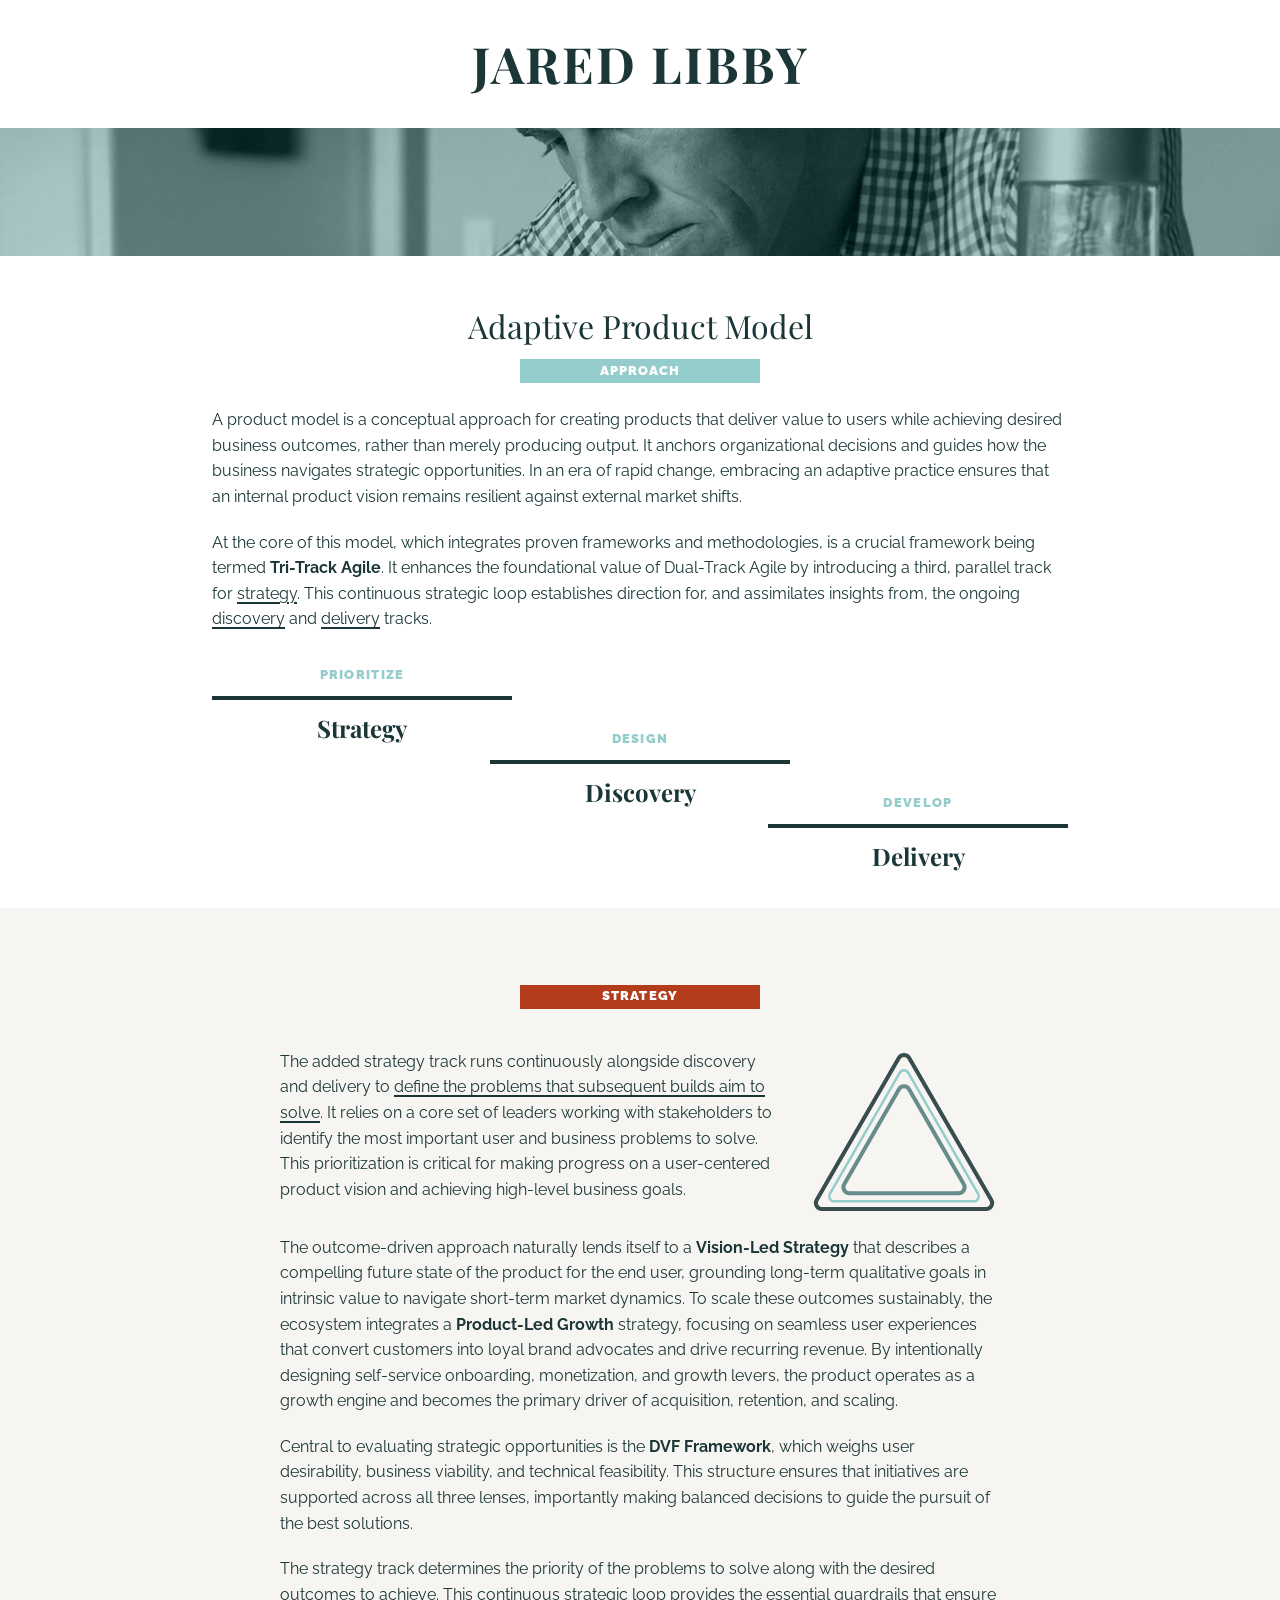
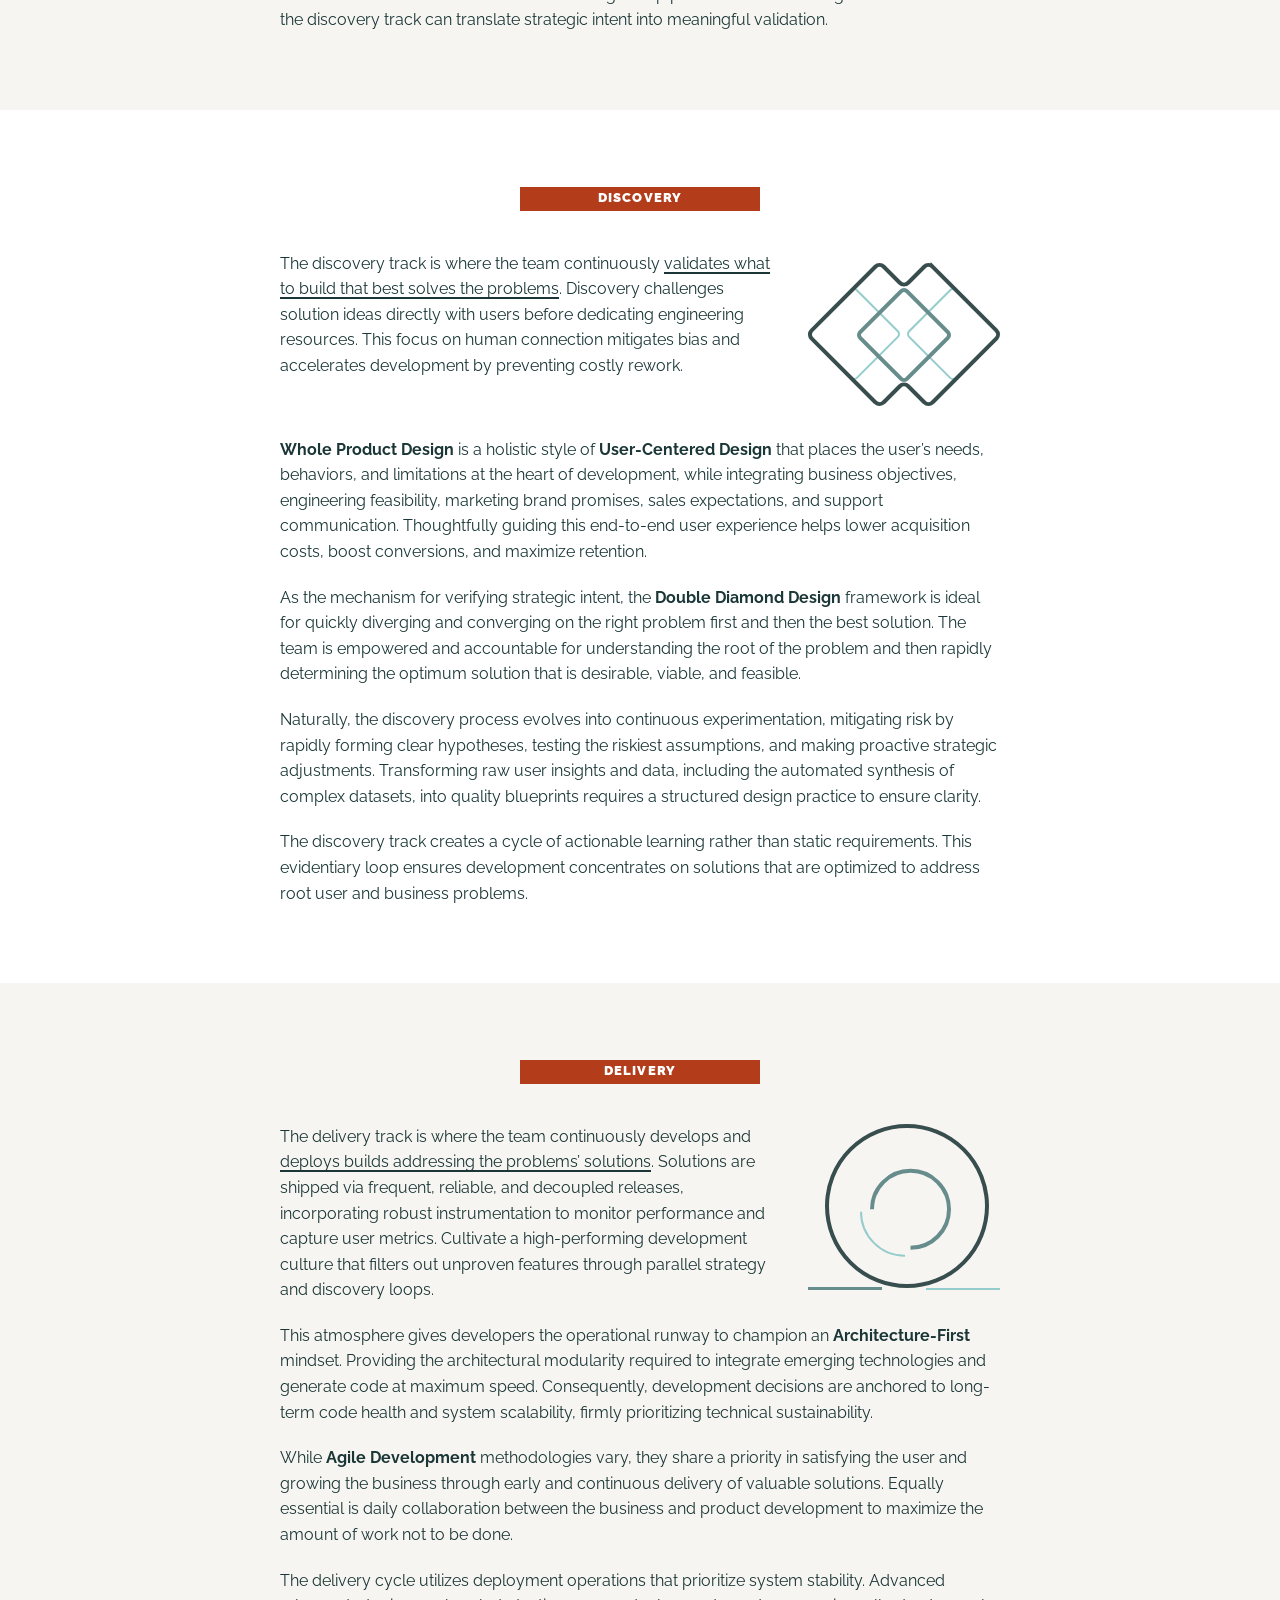
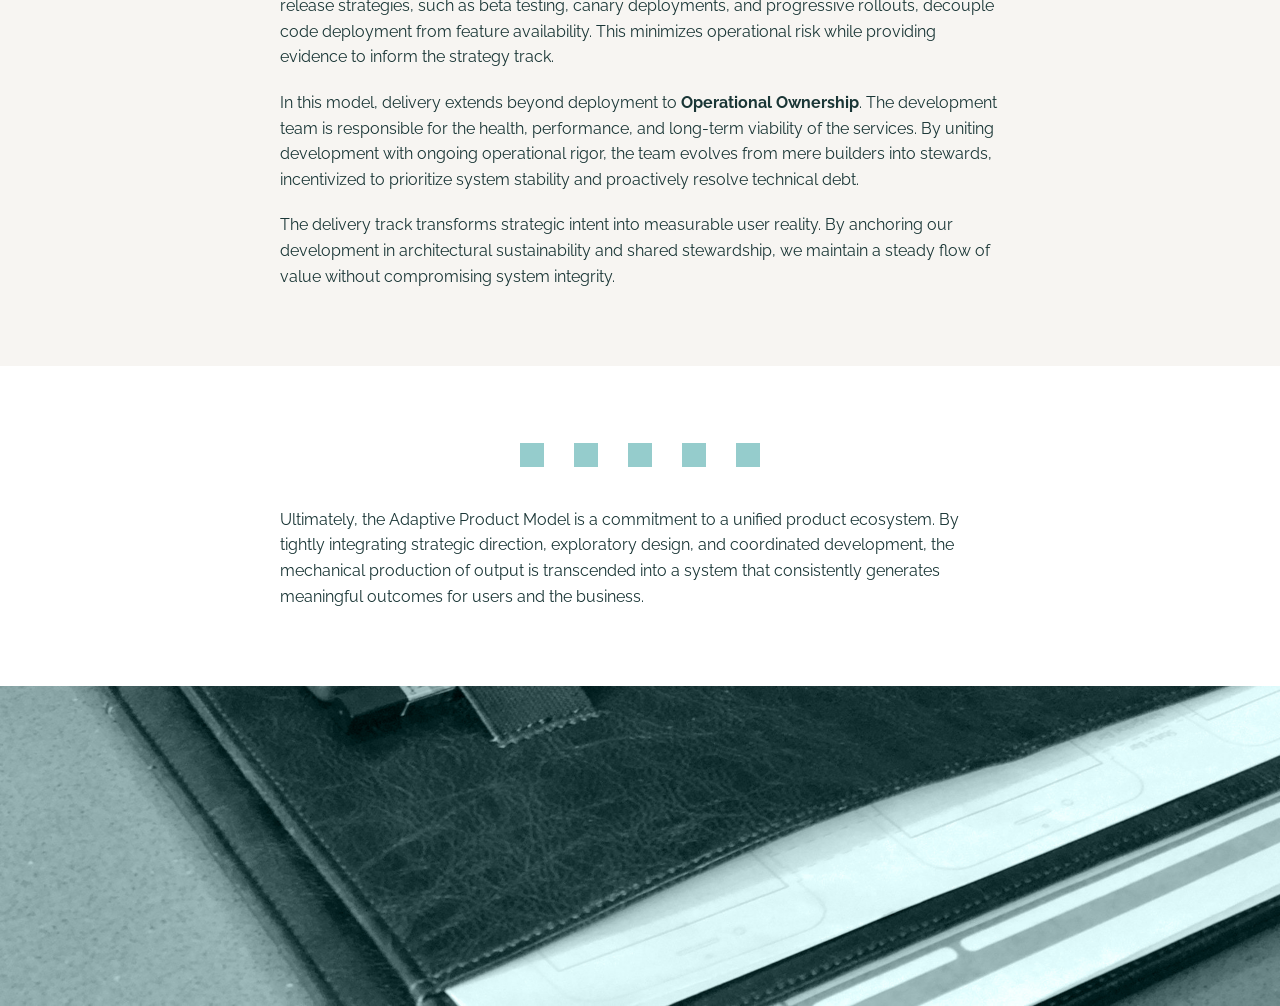
==== adaptiveproductmodel/index.html @ 61c84a20 "Clean push" ====
<!doctype html>
<html lang="en">
  <head>
    <meta charset="UTF-8" />
    <meta name="viewport" content="width=device-width, initial-scale=1.0" />
    <title>Adaptive Product Model - Jared Libby</title>
    <meta name="description" content="A clean, lightweight, semantic refactor of the Adaptive Product Model article by Jared Libby, powered by modern CSS Grid and Flexbox with zero div bloat." />
    <meta property="og:title" content="Adaptive Product Model - Jared Libby" />
    <meta property="og:description" content="A clean, lightweight, semantic refactor of the Adaptive Product Model article by Jared Libby, powered by modern CSS Grid and Flexbox with zero div bloat." />
    <meta property="og:type" content="website" />
    <meta name="twitter:card" content="summary_large_image" />
    <link rel="preconnect" href="https://fonts.googleapis.com" />
    <link rel="preconnect" href="https://fonts.gstatic.com" crossorigin />
    <link href="https://fonts.googleapis.com/css2?family=Playfair+Display:ital,wght@0,400;0,600;0,700;1,400&family=Raleway:ital,wght@0,400;0,500;0,600;0,700;0,900;1,400&display=swap" rel="stylesheet" />
    <script type="module" crossorigin src="./assets/index--k5zFQ8i.js"></script>
    <link rel="stylesheet" crossorigin href="./assets/index-wPxrwpF9.css">
  </head>
  <body>
    <div id="root"></div>
  </body>
</html>
---- adaptiveproductmodel/assets/index-wPxrwpF9.css ----
/*! tailwindcss v4.3.3 | MIT License | https://tailwindcss.com */
@layer properties{@supports (((-webkit-hyphens:none)) and (not (margin-trim:inline))) or ((-moz-orient:inline) and (not (color:rgb(from red r g b)))){*,:before,:after,::backdrop{--tw-rotate-x:initial;--tw-rotate-y:initial;--tw-rotate-z:initial;--tw-skew-x:initial;--tw-skew-y:initial;--tw-space-y-reverse:0;--tw-border-style:solid;--tw-leading:initial;--tw-font-weight:initial;--tw-tracking:initial;--tw-shadow:0 0 #0000;--tw-shadow-color:initial;--tw-shadow-alpha:100%;--tw-inset-shadow:0 0 #0000;--tw-inset-shadow-color:initial;--tw-inset-shadow-alpha:100%;--tw-ring-color:initial;--tw-ring-shadow:0 0 #0000;--tw-inset-ring-color:initial;--tw-inset-ring-shadow:0 0 #0000;--tw-ring-inset:initial;--tw-ring-offset-width:0px;--tw-ring-offset-color:#fff;--tw-ring-offset-shadow:0 0 #0000;--tw-outline-style:solid}}}@layer theme{:root,:host{--font-sans:-apple-system, BlinkMacSystemFont, "Segoe UI", Roboto, "Helvetica Neue", "Noto Sans", Arial, sans-serif, "Apple Color Emoji", "Segoe UI Emoji", "Segoe UI Symbol", "Noto Color Emoji";--font-serif:ui-serif, Georgia, Cambria, "Times New Roman", Times, serif;--font-mono:ui-monospace, SFMono-Regular, Menlo, Monaco, Consolas, "Liberation Mono", "Courier New", monospace;--color-amber-500:oklch(76.9% .188 70.08);--color-emerald-300:oklch(84.5% .143 164.978);--color-emerald-400:oklch(76.5% .177 163.223);--color-emerald-900:oklch(37.8% .077 168.94);--color-rose-300:oklch(81% .117 11.638);--color-rose-500:oklch(64.5% .246 16.439);--color-rose-600:oklch(58.6% .253 17.585);--color-rose-950:oklch(27.1% .105 12.094);--color-slate-100:oklch(96.8% .007 247.896);--color-slate-300:oklch(86.9% .022 252.894);--color-slate-400:oklch(70.4% .04 256.788);--color-slate-500:oklch(55.4% .046 257.417);--color-slate-700:oklch(37.2% .044 257.287);--color-slate-800:oklch(27.9% .041 260.031);--color-slate-900:oklch(20.8% .042 265.755);--color-slate-950:oklch(12.9% .042 264.695);--color-black:#000;--color-white:#fff;--spacing:.25rem;--container-2xl:42rem;--container-5xl:64rem;--container-6xl:72rem;--text-xs:.75rem;--text-xs--line-height:calc(1 / .75);--text-sm:.875rem;--text-sm--line-height:calc(1.25 / .875);--text-base:1rem;--text-base--line-height:calc(1.5 / 1);--text-lg:1.125rem;--text-lg--line-height:calc(1.75 / 1.125);--text-3xl:1.875rem;--text-3xl--line-height:calc(2.25 / 1.875);--font-weight-medium:500;--font-weight-semibold:600;--font-weight-bold:700;--tracking-wide:.025em;--tracking-wider:.05em;--leading-relaxed:1.625;--radius-md:.375rem;--radius-lg:.5rem;--radius-xl:.75rem;--default-transition-duration:.15s;--default-transition-timing-function:cubic-bezier(.4, 0, .2, 1);--default-font-family:var(--font-sans);--default-mono-font-family:var(--font-mono)}}@layer base{*,:after,:before,::backdrop{box-sizing:border-box;border:0 solid;margin:0;padding:0}::file-selector-button{box-sizing:border-box;border:0 solid;margin:0;padding:0}html,:host{-webkit-text-size-adjust:100%;tab-size:4;line-height:1.5;font-family:var(--default-font-family,-apple-system, BlinkMacSystemFont, "Segoe UI", Roboto, "Helvetica Neue", "Noto Sans", Arial, sans-serif, "Apple Color Emoji", "Segoe UI Emoji", "Segoe UI Symbol", "Noto Color Emoji");font-feature-settings:var(--default-font-feature-settings,normal);font-variation-settings:var(--default-font-variation-settings,normal);-webkit-tap-highlight-color:transparent}hr{height:0;color:inherit;border-top-width:1px}abbr:where([title]){-webkit-text-decoration:underline dotted;text-decoration:underline dotted}h1,h2,h3,h4,h5,h6{font-size:inherit;font-weight:inherit}a{color:inherit;-webkit-text-decoration:inherit;-webkit-text-decoration:inherit;-webkit-text-decoration:inherit;-webkit-text-decoration:inherit;text-decoration:inherit}b,strong{font-weight:bolder}code,kbd,samp,pre{font-family:var(--default-mono-font-family,ui-monospace, SFMono-Regular, Menlo, Monaco, Consolas, "Liberation Mono", "Courier New", monospace);font-feature-settings:var(--default-mono-font-feature-settings,normal);font-variation-settings:var(--default-mono-font-variation-settings,normal);font-size:1em}small{font-size:80%}sub,sup{vertical-align:baseline;font-size:75%;line-height:0;position:relative}sub{bottom:-.25em}sup{top:-.5em}table{text-indent:0;border-color:inherit;border-collapse:collapse}:-moz-focusring:where(:not(iframe)){outline:auto}progress{vertical-align:baseline}summary{display:list-item}ol,ul,menu{list-style:none}img,svg,video,canvas,audio,iframe,embed,object{vertical-align:middle;display:block}img,video{max-width:100%;height:auto}button,input,select,optgroup,textarea{font:inherit;font-feature-settings:inherit;font-variation-settings:inherit;letter-spacing:inherit;color:inherit;opacity:1;background-color:#0000;border-radius:0}::file-selector-button{font:inherit;font-feature-settings:inherit;font-variation-settings:inherit;letter-spacing:inherit;color:inherit;opacity:1;background-color:#0000;border-radius:0}:where(select:is([multiple],[size])) optgroup{font-weight:bolder}:where(select:is([multiple],[size])) optgroup option{padding-inline-start:20px}::file-selector-button{margin-inline-end:4px}::placeholder{opacity:1}@supports (not ((-webkit-appearance:-apple-pay-button))) or (contain-intrinsic-size:1px){::placeholder{color:currentColor}@supports (color:color-mix(in lab, red, red)){::placeholder{color:color-mix(in oklab, currentcolor 50%, transparent)}}}textarea{resize:vertical}::-webkit-search-decoration{-webkit-appearance:none}::-webkit-date-and-time-value{min-height:1lh;text-align:inherit}::-webkit-datetime-edit{display:inline-flex}::-webkit-datetime-edit-fields-wrapper{padding:0}::-webkit-datetime-edit{padding-block:0}::-webkit-datetime-edit-year-field{padding-block:0}::-webkit-datetime-edit-month-field{padding-block:0}::-webkit-datetime-edit-day-field{padding-block:0}::-webkit-datetime-edit-hour-field{padding-block:0}::-webkit-datetime-edit-minute-field{padding-block:0}::-webkit-datetime-edit-second-field{padding-block:0}::-webkit-datetime-edit-millisecond-field{padding-block:0}::-webkit-datetime-edit-meridiem-field{padding-block:0}::-webkit-calendar-picker-indicator{line-height:1}:-moz-ui-invalid{box-shadow:none}button,input:where([type=button],[type=reset],[type=submit]){appearance:button}::file-selector-button{appearance:button}::-webkit-inner-spin-button{height:auto}::-webkit-outer-spin-button{height:auto}[hidden]:where(:not([hidden=until-found])){display:none!important}}@layer components;@layer utilities{.pointer-events-none{pointer-events:none}.absolute{position:absolute}.relative{position:relative}.static{position:static}.sticky{position:sticky}.inset-0{inset:0}.top-0{top:0}.top-2{top:calc(var(--spacing) * 2)}.top-8{top:calc(var(--spacing) * 8)}.right-0{right:0}.right-1{right:var(--spacing)}.right-\[68px\]{right:68px}.bottom-0{bottom:0}.left-0{left:0}.left-1{left:var(--spacing)}.left-\[68px\]{left:68px}.z-40{z-index:40}.z-50{z-index:50}.container{width:100%}@media (width>=40rem){.container{max-width:40rem}}@media (width>=48rem){.container{max-width:48rem}}@media (width>=64rem){.container{max-width:64rem}}@media (width>=80rem){.container{max-width:80rem}}@media (width>=96rem){.container{max-width:96rem}}.mx-auto{margin-inline:auto}.mt-1{margin-top:var(--spacing)}.mt-2{margin-top:calc(var(--spacing) * 2)}.mb-4{margin-bottom:calc(var(--spacing) * 4)}.flex{display:flex}.grid{display:grid}.hidden{display:none}.inline{display:inline}.h-1\.5{height:calc(var(--spacing) * 1.5)}.h-2\.5{height:calc(var(--spacing) * 2.5)}.h-3\.5{height:calc(var(--spacing) * 3.5)}.h-4{height:calc(var(--spacing) * 4)}.h-full{height:100%}.min-h-screen{min-height:100vh}.w-1\.5{width:calc(var(--spacing) * 1.5)}.w-2\.5{width:calc(var(--spacing) * 2.5)}.w-3\.5{width:calc(var(--spacing) * 3.5)}.w-4{width:calc(var(--spacing) * 4)}.w-\[2px\]{width:2px}.w-full{width:100%}.max-w-2xl{max-width:var(--container-2xl)}.max-w-5xl{max-width:var(--container-5xl)}.max-w-6xl{max-width:var(--container-6xl)}.max-w-\[856px\]{max-width:856px}.flex-1{flex:1}.flex-shrink,.shrink{flex-shrink:1}.transform{transform:var(--tw-rotate-x,) var(--tw-rotate-y,) var(--tw-rotate-z,) var(--tw-skew-x,) var(--tw-skew-y,)}.grid-cols-1{grid-template-columns:repeat(1,minmax(0,1fr))}.flex-col{flex-direction:column}.flex-wrap{flex-wrap:wrap}.items-center{align-items:center}.justify-between{justify-content:space-between}.justify-center{justify-content:center}.gap-1{gap:var(--spacing)}.gap-1\.5{gap:calc(var(--spacing) * 1.5)}.gap-2{gap:calc(var(--spacing) * 2)}.gap-3{gap:calc(var(--spacing) * 3)}.gap-4{gap:calc(var(--spacing) * 4)}:where(.space-y-1>:not(:last-child)){--tw-space-y-reverse:0;margin-block-start:calc(var(--spacing) * var(--tw-space-y-reverse));margin-block-end:calc(var(--spacing) * calc(1 - var(--tw-space-y-reverse)))}:where(.space-y-2>:not(:last-child)){--tw-space-y-reverse:0;margin-block-start:calc(calc(var(--spacing) * 2) * var(--tw-space-y-reverse));margin-block-end:calc(calc(var(--spacing) * 2) * calc(1 - var(--tw-space-y-reverse)))}:where(.space-y-3>:not(:last-child)){--tw-space-y-reverse:0;margin-block-start:calc(calc(var(--spacing) * 3) * var(--tw-space-y-reverse));margin-block-end:calc(calc(var(--spacing) * 3) * calc(1 - var(--tw-space-y-reverse)))}:where(.space-y-4>:not(:last-child)){--tw-space-y-reverse:0;margin-block-start:calc(calc(var(--spacing) * 4) * var(--tw-space-y-reverse));margin-block-end:calc(calc(var(--spacing) * 4) * calc(1 - var(--tw-space-y-reverse)))}:where(.space-y-6>:not(:last-child)){--tw-space-y-reverse:0;margin-block-start:calc(calc(var(--spacing) * 6) * var(--tw-space-y-reverse));margin-block-end:calc(calc(var(--spacing) * 6) * calc(1 - var(--tw-space-y-reverse)))}:where(.space-y-8>:not(:last-child)){--tw-space-y-reverse:0;margin-block-start:calc(calc(var(--spacing) * 8) * var(--tw-space-y-reverse));margin-block-end:calc(calc(var(--spacing) * 8) * calc(1 - var(--tw-space-y-reverse)))}.overflow-hidden{overflow:hidden}.overflow-x-auto{overflow-x:auto}.rounded{border-radius:.25rem}.rounded-full{border-radius:2147483647px}.rounded-lg{border-radius:var(--radius-lg)}.rounded-md{border-radius:var(--radius-md)}.rounded-xl{border-radius:var(--radius-xl)}.border{border-style:var(--tw-border-style);border-width:1px}.border-b{border-bottom-style:var(--tw-border-style);border-bottom-width:1px}.border-\[\#384D4D\]{border-color:#384d4d}.border-rose-500{border-color:var(--color-rose-500)}.border-slate-700{border-color:var(--color-slate-700)}.border-slate-800{border-color:var(--color-slate-800)}.border-white\/10{border-color:#ffffff1a}@supports (color:color-mix(in lab, red, red)){.border-white\/10{border-color:color-mix(in oklab, var(--color-white) 10%, transparent)}}.bg-\[\#1A3636\]{background-color:#1a3636}.bg-\[\#95CCCC\]{background-color:#95cccc}.bg-\[\#384D4D\]{background-color:#384d4d}.bg-amber-500{background-color:var(--color-amber-500)}.bg-black\/30{background-color:#0000004d}@supports (color:color-mix(in lab, red, red)){.bg-black\/30{background-color:color-mix(in oklab, var(--color-black) 30%, transparent)}}.bg-black\/40{background-color:#0006}@supports (color:color-mix(in lab, red, red)){.bg-black\/40{background-color:color-mix(in oklab, var(--color-black) 40%, transparent)}}.bg-emerald-400{background-color:var(--color-emerald-400)}.bg-rose-500{background-color:var(--color-rose-500)}.bg-rose-600{background-color:var(--color-rose-600)}.bg-rose-950\/80{background-color:#4d0218cc}@supports (color:color-mix(in lab, red, red)){.bg-rose-950\/80{background-color:color-mix(in oklab, var(--color-rose-950) 80%, transparent)}}.bg-slate-800\/60{background-color:#1d293d99}@supports (color:color-mix(in lab, red, red)){.bg-slate-800\/60{background-color:color-mix(in oklab, var(--color-slate-800) 60%, transparent)}}.bg-slate-800\/80{background-color:#1d293dcc}@supports (color:color-mix(in lab, red, red)){.bg-slate-800\/80{background-color:color-mix(in oklab, var(--color-slate-800) 80%, transparent)}}.bg-slate-900{background-color:var(--color-slate-900)}.bg-slate-900\/60{background-color:#0f172b99}@supports (color:color-mix(in lab, red, red)){.bg-slate-900\/60{background-color:color-mix(in oklab, var(--color-slate-900) 60%, transparent)}}.bg-slate-950{background-color:var(--color-slate-950)}.bg-white{background-color:var(--color-white)}.bg-white\/10{background-color:#ffffff1a}@supports (color:color-mix(in lab, red, red)){.bg-white\/10{background-color:color-mix(in oklab, var(--color-white) 10%, transparent)}}.p-0\.5{padding:calc(var(--spacing) * .5)}.p-2\.5{padding:calc(var(--spacing) * 2.5)}.p-4{padding:calc(var(--spacing) * 4)}.p-5{padding:calc(var(--spacing) * 5)}.p-6{padding:calc(var(--spacing) * 6)}.px-1{padding-inline:var(--spacing)}.px-2{padding-inline:calc(var(--spacing) * 2)}.px-2\.5{padding-inline:calc(var(--spacing) * 2.5)}.px-3{padding-inline:calc(var(--spacing) * 3)}.px-4{padding-inline:calc(var(--spacing) * 4)}.py-0\.5{padding-block:calc(var(--spacing) * .5)}.py-1{padding-block:var(--spacing)}.py-1\.5{padding-block:calc(var(--spacing) * 1.5)}.py-2\.5{padding-block:calc(var(--spacing) * 2.5)}.pb-3{padding-bottom:calc(var(--spacing) * 3)}.font-mono{font-family:var(--font-mono)}.font-sans{font-family:var(--font-sans)}.font-serif{font-family:var(--font-serif)}.text-3xl{font-size:var(--text-3xl);line-height:var(--tw-leading,var(--text-3xl--line-height))}.text-base{font-size:var(--text-base);line-height:var(--tw-leading,var(--text-base--line-height))}.text-lg{font-size:var(--text-lg);line-height:var(--tw-leading,var(--text-lg--line-height))}.text-sm{font-size:var(--text-sm);line-height:var(--tw-leading,var(--text-sm--line-height))}.text-xs{font-size:var(--text-xs);line-height:var(--tw-leading,var(--text-xs--line-height))}.text-\[10px\]{font-size:10px}.leading-relaxed{--tw-leading:var(--leading-relaxed);line-height:var(--leading-relaxed)}.font-bold{--tw-font-weight:var(--font-weight-bold);font-weight:var(--font-weight-bold)}.font-medium{--tw-font-weight:var(--font-weight-medium);font-weight:var(--font-weight-medium)}.font-semibold{--tw-font-weight:var(--font-weight-semibold);font-weight:var(--font-weight-semibold)}.tracking-wide{--tw-tracking:var(--tracking-wide);letter-spacing:var(--tracking-wide)}.tracking-wider{--tw-tracking:var(--tracking-wider);letter-spacing:var(--tracking-wider)}.text-\[\#1A3636\]{color:#1a3636}.text-\[\#95CCCC\]{color:#95cccc}.text-emerald-300\/90{color:#5ee9b5e6}@supports (color:color-mix(in lab, red, red)){.text-emerald-300\/90{color:color-mix(in oklab, var(--color-emerald-300) 90%, transparent)}}.text-emerald-400{color:var(--color-emerald-400)}.text-emerald-900{color:var(--color-emerald-900)}.text-rose-300{color:var(--color-rose-300)}.text-slate-100{color:var(--color-slate-100)}.text-slate-300{color:var(--color-slate-300)}.text-slate-400{color:var(--color-slate-400)}.text-slate-500{color:var(--color-slate-500)}.text-white{color:var(--color-white)}.uppercase{text-transform:uppercase}.opacity-90{opacity:.9}.shadow{--tw-shadow:0 1px 3px 0 var(--tw-shadow-color,#0000001a), 0 1px 2px -1px var(--tw-shadow-color,#0000001a);box-shadow:var(--tw-inset-shadow), var(--tw-inset-ring-shadow), var(--tw-ring-offset-shadow), var(--tw-ring-shadow), var(--tw-shadow)}.shadow-\[0_0_6px_rgba\(225\,29\,72\,0\.8\)\]{--tw-shadow:0 0 6px var(--tw-shadow-color,#e11d48cc);box-shadow:var(--tw-inset-shadow), var(--tw-inset-ring-shadow), var(--tw-ring-offset-shadow), var(--tw-ring-shadow), var(--tw-shadow)}.shadow-\[0_0_6px_rgba\(245\,158\,11\,0\.8\)\]{--tw-shadow:0 0 6px var(--tw-shadow-color,#f59e0bcc);box-shadow:var(--tw-inset-shadow), var(--tw-inset-ring-shadow), var(--tw-ring-offset-shadow), var(--tw-ring-shadow), var(--tw-shadow)}.shadow-inner{--tw-shadow:inset 0 2px 4px 0 var(--tw-shadow-color,#0000000d);box-shadow:var(--tw-inset-shadow), var(--tw-inset-ring-shadow), var(--tw-ring-offset-shadow), var(--tw-ring-shadow), var(--tw-shadow)}.shadow-md{--tw-shadow:0 4px 6px -1px var(--tw-shadow-color,#0000001a), 0 2px 4px -2px var(--tw-shadow-color,#0000001a);box-shadow:var(--tw-inset-shadow), var(--tw-inset-ring-shadow), var(--tw-ring-offset-shadow), var(--tw-ring-shadow), var(--tw-shadow)}.shadow-sm{--tw-shadow:0 1px 3px 0 var(--tw-shadow-color,#0000001a), 0 1px 2px -1px var(--tw-shadow-color,#0000001a);box-shadow:var(--tw-inset-shadow), var(--tw-inset-ring-shadow), var(--tw-ring-offset-shadow), var(--tw-ring-shadow), var(--tw-shadow)}.outline{outline-style:var(--tw-outline-style);outline-width:1px}.transition-all{transition-property:all;transition-timing-function:var(--tw-ease,var(--default-transition-timing-function));transition-duration:var(--tw-duration,var(--default-transition-duration))}.transition-colors{transition-property:color,background-color,border-color,outline-color,text-decoration-color,fill,stroke,--tw-gradient-from,--tw-gradient-via,--tw-gradient-to;transition-timing-function:var(--tw-ease,var(--default-transition-timing-function));transition-duration:var(--tw-duration,var(--default-transition-duration))}@media (hover:hover){.hover\:bg-\[\#678C8C\]:hover{background-color:#678c8c}.hover\:text-white:hover{color:var(--color-white)}}@media (width>=48rem){.md\:grid-cols-4{grid-template-columns:repeat(4,minmax(0,1fr))}.md\:p-6{padding:calc(var(--spacing) * 6)}.md\:p-10{padding:calc(var(--spacing) * 10)}}}:root{--c-primary:#1a3636;--c-slate-teal:#384d4d;--c-muted-sage:#678c8c;--c-soft-aqua:#95cccc;--c-rust-red:#b33c1b;--c-white:#fff;--c-bg-warm:#f7f5f2;--font-serif:"Playfair Display", Georgia, "Times New Roman", serif;--font-sans:"Raleway", -apple-system, BlinkMacSystemFont, "Segoe UI", Roboto, sans-serif;--container-narrow:680px;--container-main:720px;--container-wide:856px;--container-max:1200px;--header-height:128px;--section-pad-y:clamp(3rem, 6vw, 5rem);--section-pad-x:clamp(1.25rem, 5vw, 2.5rem);--gap-md:1.5rem;--gap-lg:2.5rem;--transition-smooth:.2s cubic-bezier(.16, 1, .3, 1)}body{font-family:var(--font-sans);color:var(--c-primary);background-color:var(--c-white);-webkit-font-smoothing:antialiased;margin:0;padding:0;line-height:1.6}.apm-masthead{background-color:var(--c-white);flex-direction:column;align-items:center;width:100%;display:flex}.apm-masthead-title{min-height:var(--header-height);width:100%;padding:1rem var(--section-pad-x);font-family:var(--font-serif);letter-spacing:.04em;text-transform:uppercase;color:var(--c-primary);text-align:center;justify-content:center;align-items:center;margin:0;font-size:clamp(2rem,4.5vw,3.125rem);font-weight:700;display:flex}.apm-masthead-banner{background-color:var(--c-primary);width:100%;height:clamp(80px,10vw,128px);margin:0;overflow:hidden}.apm-masthead-banner img{object-fit:cover;object-position:center 30%;opacity:.9;width:100%;height:100%;display:block}.apm-article{flex-direction:column;width:100%;display:flex}.apm-section{width:100%;padding:var(--section-pad-y) var(--section-pad-x);background-color:var(--c-white);justify-content:center;display:flex}.apm-section-summary{padding-top:clamp(2.25rem,4vw,3rem);padding-bottom:clamp(1.75rem,3.5vw,2.5rem)}.apm-section-alt{background-color:var(--c-bg-warm)}.apm-container{width:100%;max-width:var(--container-main);gap:var(--gap-lg);flex-direction:column;display:flex}.apm-container-wide{max-width:var(--container-wide);gap:1.5rem}.apm-intro-header{text-align:center;flex-direction:column;align-items:center;gap:.75rem;display:flex}.apm-section-title{font-family:var(--font-serif);color:var(--c-primary);margin:0;font-size:clamp(1.75rem,3.5vw,2rem);font-weight:400;line-height:1.35}.apm-badge{width:240px;height:24px;font-family:var(--font-sans);letter-spacing:.08em;text-transform:uppercase;color:var(--c-white);background-color:var(--c-soft-aqua);justify-content:center;align-items:center;padding:0 1.5rem;font-size:.8125rem;font-weight:900;display:inline-flex}.apm-badge-track{background-color:var(--c-rust-red);align-self:center}.apm-prose{font-family:var(--font-sans);color:var(--c-primary);margin:0;font-size:1rem;font-weight:400;line-height:1.6}.apm-prose strong{font-weight:700}.apm-prose u,.apm-underline{text-underline-offset:3px;text-decoration:underline;text-decoration-thickness:1.5px}.apm-tiered-diagram-container{justify-content:center;width:100%;margin:.75rem 0 0;display:flex}.apm-tiered-diagram{width:856px;height:200px;position:relative}.apm-track-item{text-align:center;flex-direction:column;justify-content:space-between;align-items:center;width:300px;height:72px;display:flex;position:absolute}.apm-track-strategy{top:0;left:0}.apm-track-discovery{top:64px;left:278px}.apm-track-delivery{top:128px;left:556px}.apm-track-kicker{font-family:var(--font-sans);letter-spacing:.1em;text-transform:uppercase;color:var(--c-soft-aqua);white-space:nowrap;margin:0;font-size:.8125rem;font-weight:900;line-height:1}.apm-track-bar{background-color:var(--c-primary);flex-shrink:0;width:100%;height:4px;margin:0}.apm-track-name{font-family:var(--font-serif);color:var(--c-primary);white-space:nowrap;margin:0;font-size:1.5rem;font-weight:700;line-height:1}@media (width>=769px) and (width<=896px){.apm-tiered-diagram-container{overflow-x:hidden}.apm-tiered-diagram{--scale:min(1, calc((100vw - 3rem) / 856));transform:scale(var(--scale));transform-origin:top;margin-bottom:calc(200px * (var(--scale) - 1) + 2rem)}}@media (width<=768px){.apm-section{padding:2.25rem 1.25rem}.apm-section-summary{padding-top:2rem;padding-bottom:2rem}.apm-container{gap:1.5rem}.apm-tiered-diagram-container{margin:.75rem 0 0;overflow-x:hidden}.apm-tiered-diagram{--scale-mobile:min(1, calc((100vw - 2.5rem) / 345));width:345px;height:280px;transform:scale(var(--scale-mobile));transform-origin:top;margin:0 auto calc(280px * (var(--scale-mobile) - 1));display:block;position:relative}.apm-track-item{text-align:center;flex-direction:column;justify-content:space-between;align-items:center;width:200px;height:72px;display:flex;position:absolute}.apm-track-strategy{top:0;left:0}.apm-track-discovery{top:104px;left:72px}.apm-track-delivery{top:208px;left:145px}.apm-track-kicker{font-size:13px;line-height:13px}.apm-track-bar{width:100%;height:4px;margin:0}.apm-track-name{font-size:24px;line-height:24px}.apm-split-layout{grid-template-columns:1fr;justify-items:center;gap:1.25rem}.apm-track-content{gap:1rem}}.apm-track-content{flex-direction:column;gap:1.25rem;display:flex}.apm-split-layout{grid-template-columns:1fr auto;align-items:start;gap:2rem;display:grid}@media (width<=768px){.apm-split-layout{grid-template-columns:1fr;justify-items:center}}.apm-diagram-figure{flex-shrink:0;justify-content:center;align-items:flex-start;width:192px;height:166px;margin:0;display:flex}.apm-diagram-svg{width:100%;height:auto;display:block}.apm-conclusion{text-align:left;flex-direction:column;align-items:center;gap:2.5rem;display:flex}.apm-squares-row{justify-content:space-between;align-items:center;width:240px;height:24px;margin:0 auto;display:flex}.apm-accent-square{background-color:var(--c-soft-aqua);flex-shrink:0;width:24px;height:24px}.apm-footer-banner{background-color:var(--c-primary);width:100%;height:clamp(200px,25vw,363px);margin:0;overflow:hidden}.apm-footer-banner img{object-fit:cover;object-position:center bottom;width:100%;height:100%;display:block}@media print{@page{margin:1.5cm 1.2cm;size:auto}*,:before,:after{-webkit-print-color-adjust:exact!important;print-color-adjust:exact!important}.apm-no-print,.no-print,nav[aria-label="Refactoring Inspector Bar"],.apm-masthead-banner,.apm-footer-banner,.pointer-events-none{visibility:hidden!important;display:none!important}body{color:var(--c-primary)!important;background:#fff!important;margin:0!important;padding:0!important;font-size:11pt!important;line-height:1.55!important}.apm-masthead{border-bottom:2px solid var(--c-primary)!important;margin-bottom:2rem!important;padding-bottom:1.5rem!important}.apm-masthead-title{letter-spacing:.15em!important;margin:0!important;font-size:18pt!important}.apm-section{break-inside:avoid;page-break-inside:avoid;background-color:#0000!important;padding:1.75rem 0!important}.apm-section-alt{border-radius:6px;background-color:var(--c-bg-warm)!important;margin:1rem 0!important;padding:1.75rem 1.25rem!important}.apm-container,.apm-container-wide{gap:1.25rem!important;max-width:100%!important}.apm-intro-header,.apm-badge,.apm-section-title,h1,h2,h3{break-after:avoid;page-break-after:avoid}.apm-split-layout,.apm-tiered-diagram-container,.apm-conclusion,.apm-diagram-figure{break-inside:avoid;page-break-inside:avoid}.apm-tiered-diagram-container{margin:1.25rem 0 2rem!important}.apm-tiered-diagram{transform-origin:top;transform:scale(.92);margin-bottom:-15px!important}.apm-prose{orphans:3;widows:3;font-size:10.5pt!important;line-height:1.55!important}.apm-squares-row{break-inside:avoid;margin:1rem auto!important}}@property --tw-rotate-x{syntax:"*";inherits:false}@property --tw-rotate-y{syntax:"*";inherits:false}@property --tw-rotate-z{syntax:"*";inherits:false}@property --tw-skew-x{syntax:"*";inherits:false}@property --tw-skew-y{syntax:"*";inherits:false}@property --tw-space-y-reverse{syntax:"*";inherits:false;initial-value:0}@property --tw-border-style{syntax:"*";inherits:false;initial-value:solid}@property --tw-leading{syntax:"*";inherits:false}@property --tw-font-weight{syntax:"*";inherits:false}@property --tw-tracking{syntax:"*";inherits:false}@property --tw-shadow{syntax:"*";inherits:false;initial-value:0 0 #0000}@property --tw-shadow-color{syntax:"*";inherits:false}@property --tw-shadow-alpha{syntax:"<percentage>";inherits:false;initial-value:100%}@property --tw-inset-shadow{syntax:"*";inherits:false;initial-value:0 0 #0000}@property --tw-inset-shadow-color{syntax:"*";inherits:false}@property --tw-inset-shadow-alpha{syntax:"<percentage>";inherits:false;initial-value:100%}@property --tw-ring-color{syntax:"*";inherits:false}@property --tw-ring-shadow{syntax:"*";inherits:false;initial-value:0 0 #0000}@property --tw-inset-ring-color{syntax:"*";inherits:false}@property --tw-inset-ring-shadow{syntax:"*";inherits:false;initial-value:0 0 #0000}@property --tw-ring-inset{syntax:"*";inherits:false}@property --tw-ring-offset-width{syntax:"<length>";inherits:false;initial-value:0}@property --tw-ring-offset-color{syntax:"*";inherits:false;initial-value:#fff}@property --tw-ring-offset-shadow{syntax:"*";inherits:false;initial-value:0 0 #0000}@property --tw-outline-style{syntax:"*";inherits:false;initial-value:solid}
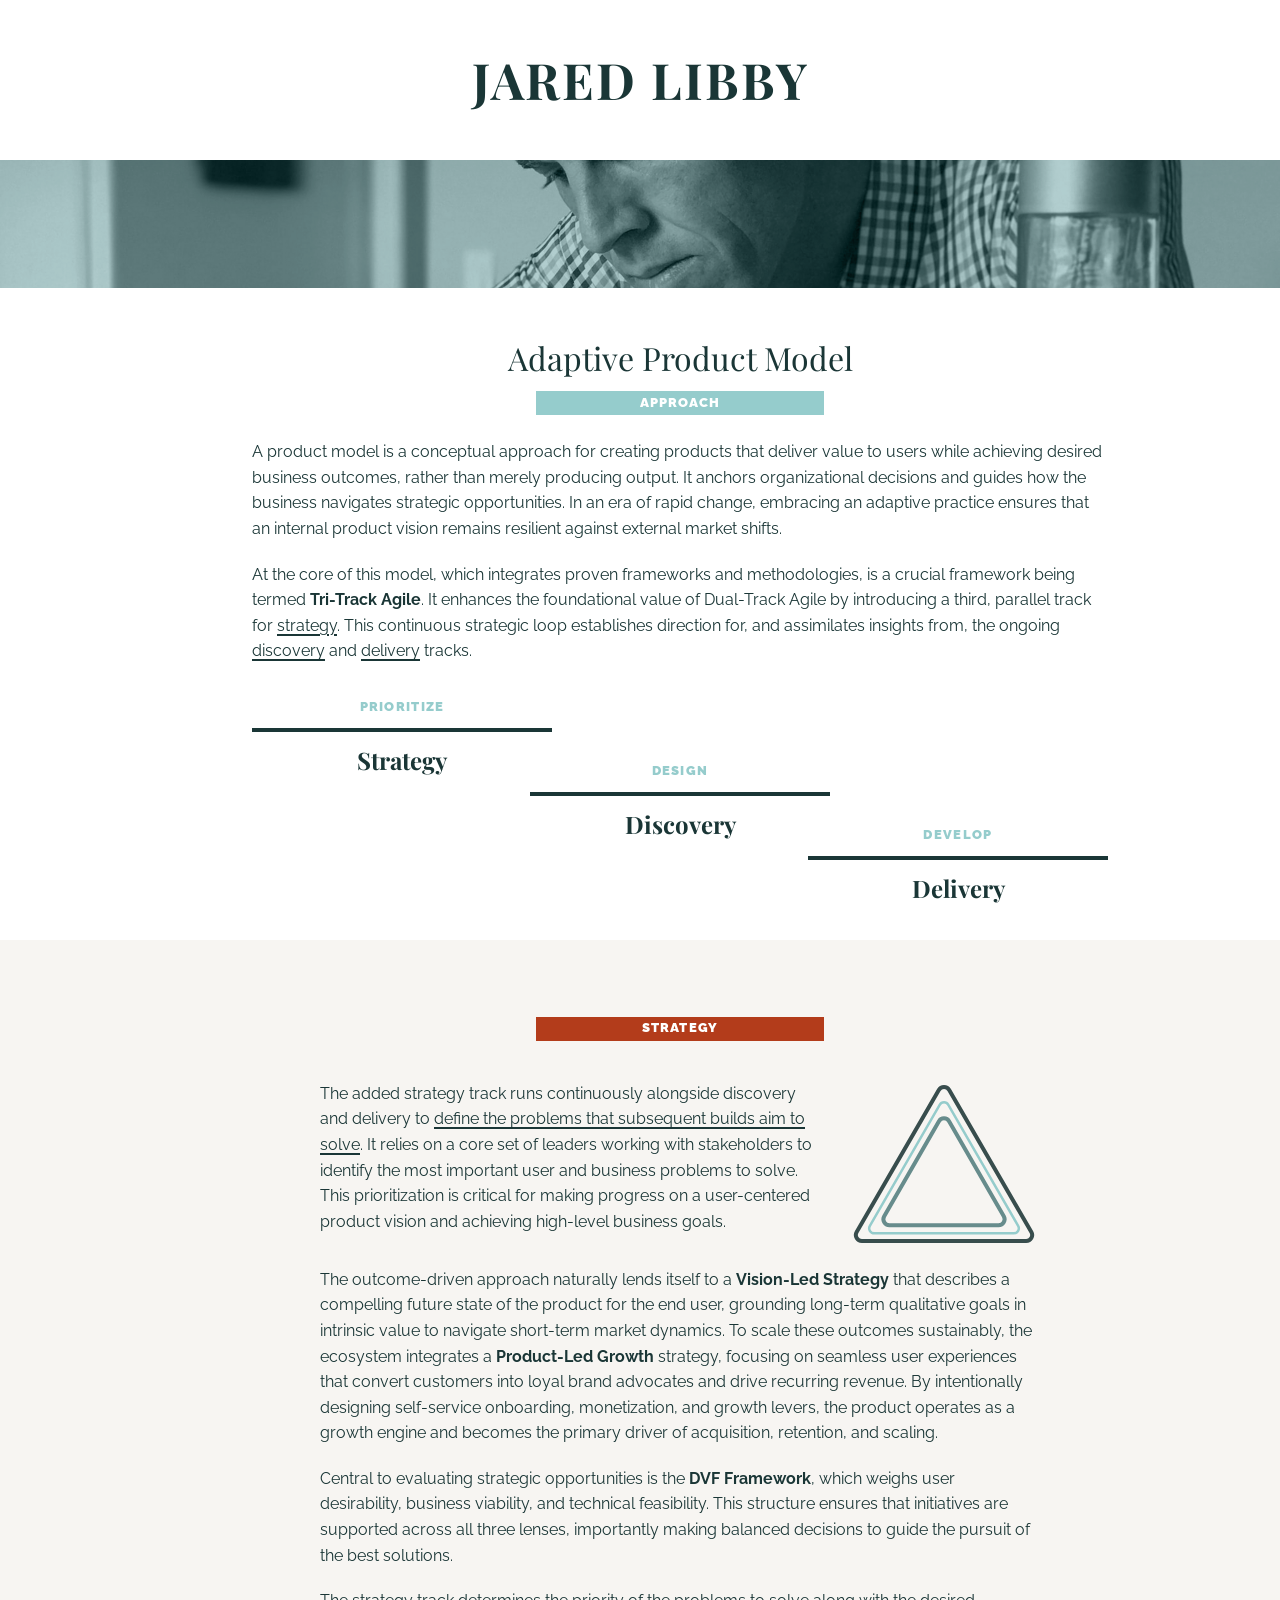
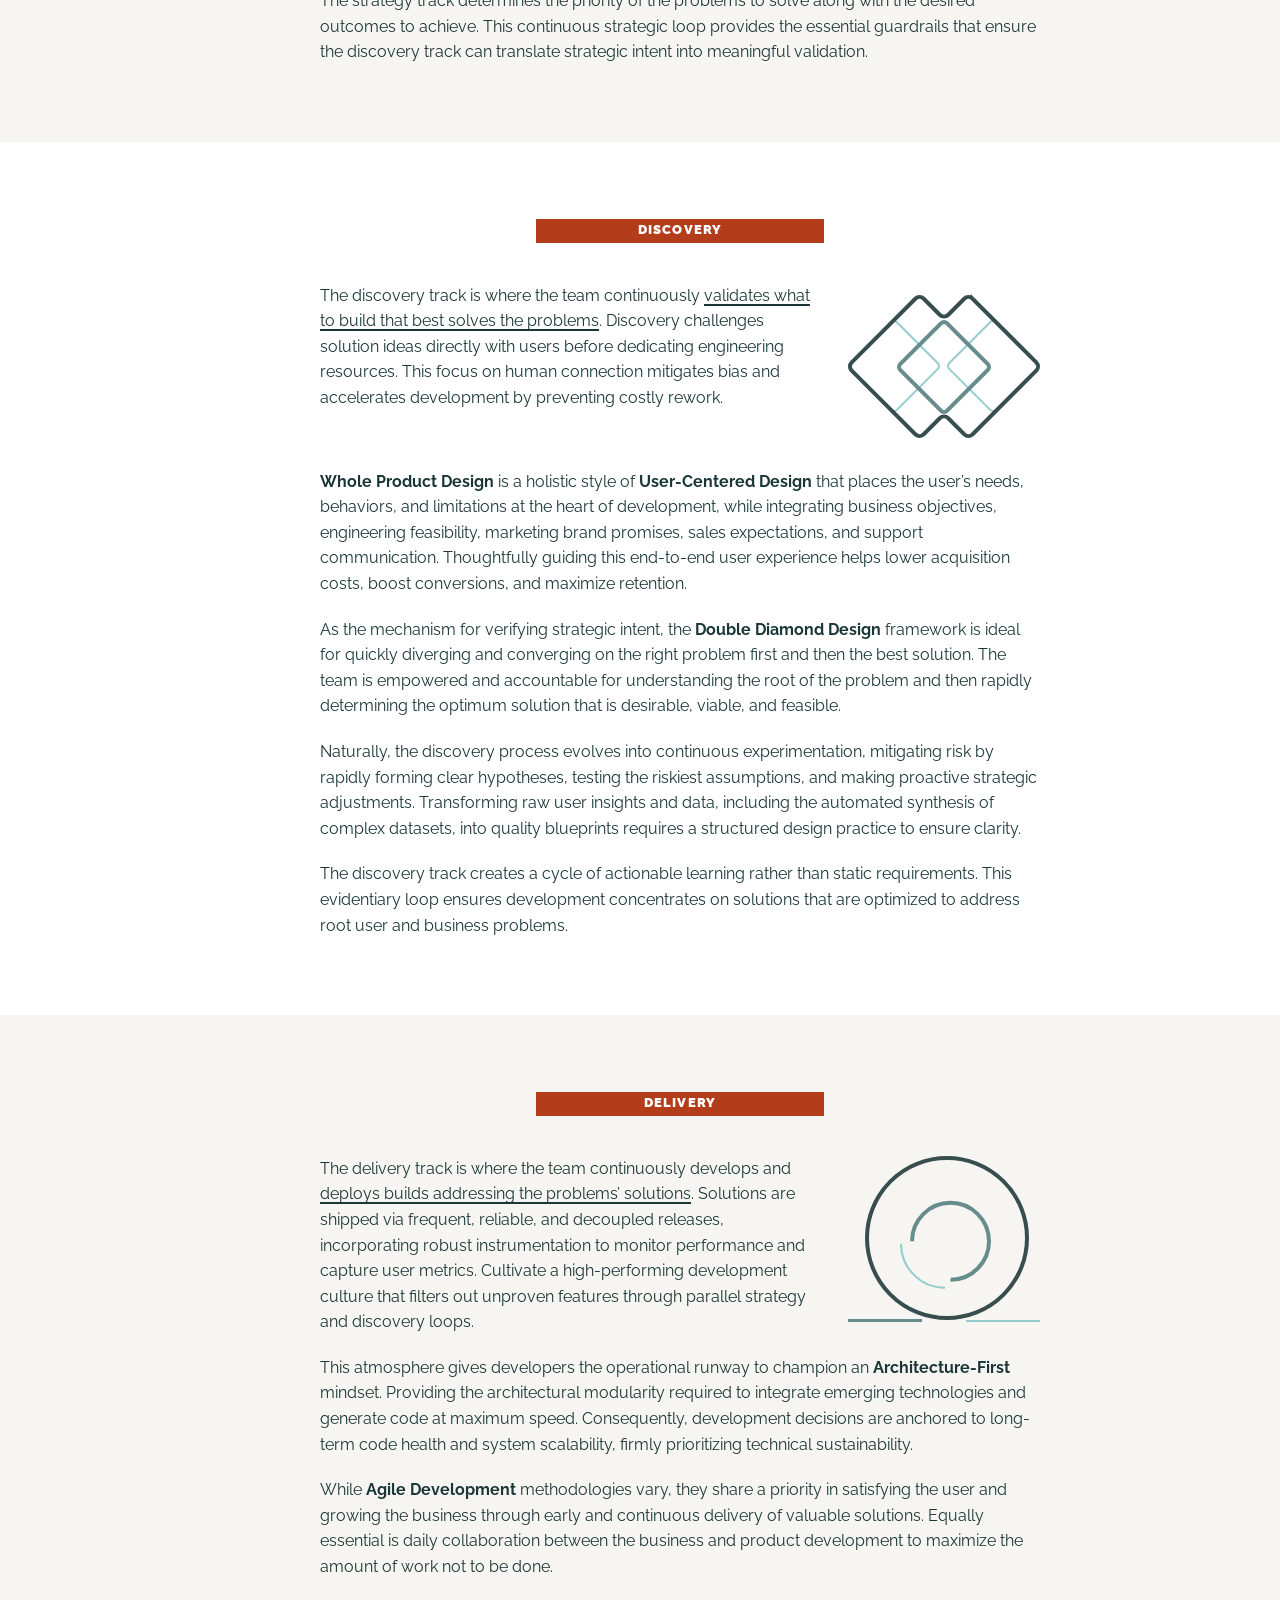
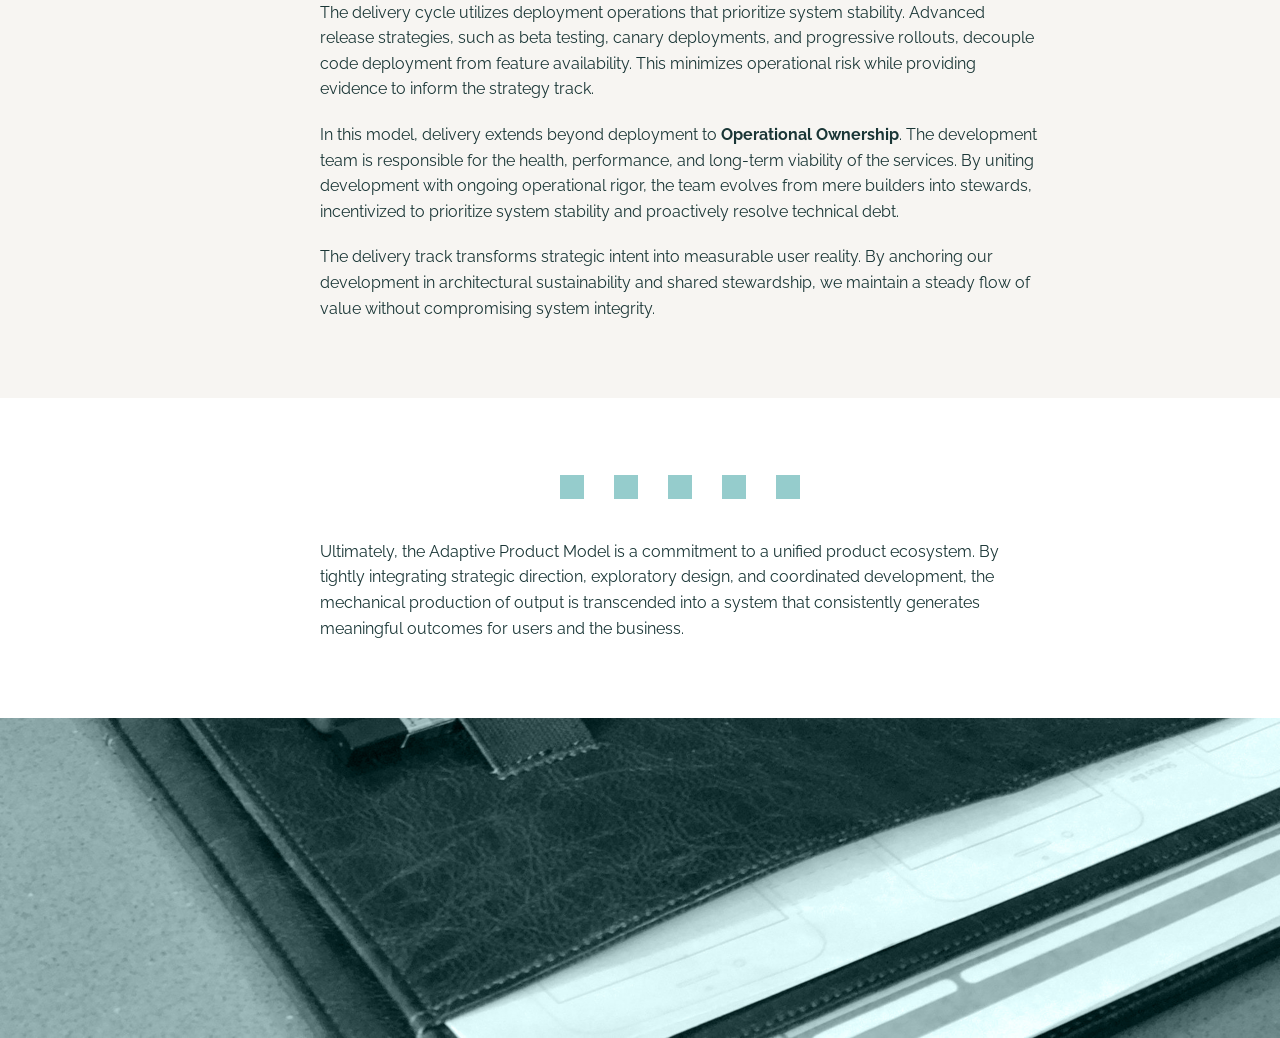
==== commit 29d570dd: "Update static adaptive product model subpage" ====
--- a/adaptiveproductmodel/index.html
+++ b/adaptiveproductmodel/index.html
@@ -12,11 +12,769 @@
     <link rel="preconnect" href="https://fonts.googleapis.com" />
     <link rel="preconnect" href="https://fonts.gstatic.com" crossorigin />
     <link href="https://fonts.googleapis.com/css2?family=Playfair+Display:ital,wght@0,400;0,600;0,700;1,400&family=Raleway:ital,wght@0,400;0,500;0,600;0,700;0,900;1,400&display=swap" rel="stylesheet" />
-    <script type="module" crossorigin src="./assets/index--k5zFQ8i.js"></script>
-    <link rel="stylesheet" crossorigin href="./assets/index-wPxrwpF9.css">
-  </head>
+          <style>
+
+/* ==========================================================================
+   ADAPTIVE PRODUCT MODEL - CONSOLIDATED CSS VARIABLES & CLEAN SEMANTIC STYLES
+   ========================================================================== */
+
+:root {
+  /* Brand & Theme Colors */
+  --c-primary: #1A3636;
+  --c-slate-teal: #384D4D;
+  --c-muted-sage: #678C8C;
+  --c-soft-aqua: #95CCCC;
+  --c-rust-red: #B33C1B;
+  --c-white: #ffffff;
+  --c-bg-warm: #F7F5F2;
+
+  /* Typography */
+  --font-serif: 'Playfair Display', Georgia, 'Times New Roman', serif;
+  --font-sans: 'Raleway', -apple-system, BlinkMacSystemFont, 'Segoe UI', Roboto, sans-serif;
+
+  /* Layout & Sizing */
+  --container-narrow: 680px;
+  --container-main: 720px;   /* Middle sections: Strategy, Discovery, Delivery (Red guidelines) */
+  --container-wide: 856px;   /* Approach overview & top diagram (Orange guidelines) */
+  --container-max: 1200px;
+  --header-height: 128px;
+  --section-pad-y: clamp(3rem, 6vw, 5rem);
+  --section-pad-x: clamp(1.25rem, 5vw, 2.5rem);
+  --gap-md: 1.5rem;
+  --gap-lg: 2.5rem;
+
+  /* Transitions */
+  --transition-smooth: 200ms cubic-bezier(0.16, 1, 0.3, 1);
+}
+
+/* ==========================================================================
+   SEMANTIC DOCUMENT STYLES
+   ========================================================================== */
+
+body {
+  font-family: var(--font-sans);
+  color: var(--c-primary);
+  background-color: var(--c-white);
+  line-height: 1.6;
+  margin: 0;
+  padding: 0;
+  -webkit-font-smoothing: antialiased;
+}
+
+/* Masthead Header */
+.apm-masthead {
+  display: flex;
+  flex-direction: column;
+  align-items: center;
+  width: 100%;
+  background-color: var(--c-white);
+}
+
+.apm-masthead-title {
+  display: flex;
+  justify-content: center;
+  align-items: center;
+  min-height: var(--header-height);
+  width: 100%;
+  margin: 0;
+  padding: 1rem var(--section-pad-x);
+  font-family: var(--font-serif);
+  font-size: clamp(2rem, 4.5vw, 3.125rem);
+  font-weight: 700;
+  letter-spacing: 0.04em;
+  text-transform: uppercase;
+  color: var(--c-primary);
+  text-align: center;
+}
+
+.apm-masthead-banner {
+  width: 100%;
+  height: clamp(80px, 10vw, 128px);
+  margin: 0;
+  overflow: hidden;
+  background-color: var(--c-primary);
+}
+
+.apm-masthead-banner img {
+  width: 100%;
+  height: 100%;
+  object-fit: cover;
+  object-position: center 30%; /* Focus on sketch desk and posture */
+  opacity: 0.9;
+  display: block;
+}
+
+/* Main Article & Section Wrappers */
+.apm-article {
+  display: flex;
+  flex-direction: column;
+  width: 100%;
+}
+
+.apm-section {
+  display: flex;
+  justify-content: center;
+  width: 100%;
+  padding: var(--section-pad-y) var(--section-pad-x);
+  background-color: var(--c-white);
+}
+
+/* Summary Approach Section (Figma 920 Fill x 590 Hug calibration) */
+.apm-section-summary {
+  padding-top: clamp(2.25rem, 4vw, 3rem);
+  padding-bottom: clamp(1.75rem, 3.5vw, 2.5rem);
+}
+
+.apm-section-alt {
+  background-color: var(--c-bg-warm);
+}
+
+.apm-container {
+  display: flex;
+  flex-direction: column;
+  width: 100%;
+  max-width: var(--container-main);
+  gap: var(--gap-lg);
+}
+
+.apm-container-wide {
+  max-width: var(--container-wide);
+  gap: 1.5rem; /* Tightened from 2.5rem to match Figma inner gap */
+}
+
+/* Header & Badges */
+.apm-intro-header {
+  display: flex;
+  flex-direction: column;
+  align-items: center;
+  gap: 0.75rem;
+  text-align: center;
+}
+
+.apm-section-title {
+  margin: 0;
+  font-family: var(--font-serif);
+  font-size: clamp(1.75rem, 3.5vw, 2rem);
+  font-weight: 400;
+  line-height: 1.35;
+  color: var(--c-primary);
+}
+
+/* Badges */
+.apm-badge {
+  display: inline-flex;
+  align-items: center;
+  justify-content: center;
+  width: 240px;
+  height: 24px;
+  padding: 0 1.5rem;
+  font-family: var(--font-sans);
+  font-size: 0.8125rem;
+  font-weight: 900;
+  letter-spacing: 0.08em;
+  text-transform: uppercase;
+  color: var(--c-white);
+  background-color: var(--c-soft-aqua);
+}
+
+.apm-badge-track {
+  background-color: var(--c-rust-red);
+  align-self: center;
+}
+
+/* Prose Typography */
+.apm-prose {
+  font-family: var(--font-sans);
+  font-size: 1rem;
+  font-weight: 400;
+  line-height: 1.6;
+  color: var(--c-primary);
+  margin: 0;
+}
+
+.apm-prose strong {
+  font-weight: 700;
+}
+
+.apm-prose u,
+.apm-underline {
+  text-decoration: underline;
+  text-underline-offset: 3px;
+  text-decoration-thickness: 1.5px;
+}
+
+/* Tri-Track Overview Diagram (Exact Figma 856x200 layout with 22px horizontal overlaps) */
+.apm-tiered-diagram-container {
+  width: 100%;
+  display: flex;
+  justify-content: center;
+  margin: 0.75rem 0 0 0;
+}
+
+.apm-tiered-diagram {
+  position: relative;
+  width: 856px;
+  height: 200px;
+}
+
+.apm-track-item {
+  position: absolute;
+  width: 300px;
+  height: 72px;
+  display: flex;
+  flex-direction: column;
+  align-items: center;
+  justify-content: space-between;
+  text-align: center;
+}
+
+/* Strategy: left: 0px, top: 0px */
+.apm-track-strategy {
+  left: 0px;
+  top: 0px;
+}
+
+/* Discovery: left: 278px, top: 64px (22px horizontal overlap with Strategy, 8px vertical overlap) */
+.apm-track-discovery {
+  left: 278px;
+  top: 64px;
+}
+
+/* Delivery: left: 556px, top: 128px (22px horizontal overlap with Discovery, 8px vertical overlap) */
+.apm-track-delivery {
+  left: 556px;
+  top: 128px;
+}
+
+.apm-track-kicker {
+  font-family: var(--font-sans);
+  font-size: 0.8125rem; /* 13px */
+  font-weight: 900;
+  letter-spacing: 0.1em;
+  text-transform: uppercase;
+  color: var(--c-soft-aqua);
+  line-height: 1;
+  margin: 0;
+  white-space: nowrap;
+}
+
+.apm-track-bar {
+  width: 100%;
+  height: 4px;
+  background-color: var(--c-primary);
+  margin: 0;
+  flex-shrink: 0;
+}
+
+.apm-track-name {
+  font-family: var(--font-serif);
+  font-size: 1.5rem; /* 24px */
+  font-weight: 700;
+  line-height: 1;
+  color: var(--c-primary);
+  margin: 0;
+  white-space: nowrap;
+}
+
+/* Tablet Proportional Scaling (769px - 896px) */
+@media (min-width: 769px) and (max-width: 896px) {
+  .apm-tiered-diagram-container {
+    overflow-x: hidden;
+  }
+  .apm-tiered-diagram {
+    --scale: min(1, calc((100vw - 3rem) / 856));
+    transform: scale(var(--scale));
+    transform-origin: top center;
+    margin-bottom: calc(200px * (var(--scale) - 1) + 2rem);
+  }
+}
+
+/* Mobile Responsiveness (< 768px)
+   Implements exact Figma 345px x 280px staggered stepped diagram layout */
+@media (max-width: 768px) {
+  .apm-section {
+    padding: 2.25rem 1.25rem;
+  }
+
+  .apm-section-summary {
+    padding-top: 2rem;
+    padding-bottom: 2rem;
+  }
+
+  .apm-container {
+    gap: 1.5rem;
+  }
+
+  .apm-tiered-diagram-container {
+    margin: 0.75rem 0 0 0;
+    overflow-x: hidden;
+  }
+
+  .apm-tiered-diagram {
+    position: relative;
+    width: 345px;
+    height: 280px;
+    display: block;
+    --scale-mobile: min(1, calc((100vw - 2.5rem) / 345));
+    transform: scale(var(--scale-mobile));
+    transform-origin: top center;
+    margin: 0 auto calc(280px * (var(--scale-mobile) - 1));
+  }
+
+  .apm-track-item {
+    position: absolute;
+    width: 200px;
+    height: 72px;
+    display: flex;
+    flex-direction: column;
+    align-items: center;
+    justify-content: space-between;
+    text-align: center;
+  }
+
+  /* Strategy: left: 0px, top: 0px */
+  .apm-track-strategy {
+    left: 0px;
+    top: 0px;
+  }
+
+  /* Discovery: left: 72px, top: 104px (Figma exact) */
+  .apm-track-discovery {
+    left: 72px;
+    top: 104px;
+  }
+
+  /* Delivery: left: 145px, top: 208px (Figma exact) */
+  .apm-track-delivery {
+    left: 145px;
+    top: 208px;
+  }
+
+  .apm-track-kicker {
+    font-size: 13px;
+    line-height: 13px;
+  }
+
+  .apm-track-bar {
+    width: 100%;
+    height: 4px;
+    margin: 0;
+  }
+
+  .apm-track-name {
+    font-size: 24px;
+    line-height: 24px;
+  }
+
+  .apm-split-layout {
+    grid-template-columns: 1fr;
+    justify-items: center;
+    gap: 1.25rem;
+  }
+
+  .apm-track-content {
+    gap: 1rem;
+  }
+}
+
+/* Track Split: Text + Diagram */
+.apm-track-content {
+  display: flex;
+  flex-direction: column;
+  gap: 1.25rem;
+}
+
+.apm-split-layout {
+  display: grid;
+  grid-template-columns: 1fr auto;
+  gap: 2rem;
+  align-items: start;
+}
+
+@media (max-width: 768px) {
+  .apm-split-layout {
+    grid-template-columns: 1fr;
+    justify-items: center;
+  }
+}
+
+.apm-diagram-figure {
+  display: flex;
+  justify-content: center;
+  align-items: flex-start;
+  margin: 0;
+  flex-shrink: 0;
+  width: 192px;
+  height: 166px;
+}
+
+.apm-diagram-svg {
+  width: 100%;
+  height: auto;
+  display: block;
+}
+
+/* Article Conclusion */
+.apm-conclusion {
+  display: flex;
+  flex-direction: column;
+  align-items: center;
+  gap: 2.5rem;
+  text-align: left;
+}
+
+.apm-squares-row {
+  display: flex;
+  justify-content: space-between;
+  align-items: center;
+  width: 240px;
+  height: 24px;
+  margin: 0 auto;
+}
+
+.apm-accent-square {
+  width: 24px;
+  height: 24px;
+  background-color: var(--c-soft-aqua);
+  flex-shrink: 0;
+}
+
+/* Footer Banner: Aperture Viewport Window */
+.apm-footer-banner {
+  width: 100%;
+  height: clamp(200px, 25vw, 363px);
+  margin: 0;
+  overflow: hidden;
+  background-color: var(--c-primary);
+}
+
+.apm-footer-banner img {
+  width: 100%;
+  height: 100%;
+  object-fit: cover;
+  object-position: center bottom; /* Anchors the desk organizer at the bottom exactly as in Figma */
+  display: block;
+}
+
+/* ==========================================================================
+   PRINT MEDIA OPTIMIZATION (PDF & Paper Output)
+   ========================================================================== */
+@media print {
+  @page {
+    margin: 1.5cm 1.2cm;
+    size: auto;
+  }
+
+  /* Force exact color reproduction for backgrounds, borders, and badges */
+  *,
+  *::before,
+  *::after {
+    -webkit-print-color-adjust: exact !important;
+    print-color-adjust: exact !important;
+  }
+
+  /* Remove headers, footers, inspector chrome, guideline overlays, and interactive elements */
+  .apm-no-print,
+  .no-print,
+  nav[aria-label="Refactoring Inspector Bar"],
+  .apm-masthead-banner,
+  .apm-footer-banner,
+  .pointer-events-none {
+    display: none !important;
+    visibility: hidden !important;
+  }
+
+  body {
+    background: #ffffff !important;
+    color: var(--c-primary) !important;
+    font-size: 11pt !important;
+    line-height: 1.55 !important;
+    margin: 0 !important;
+    padding: 0 !important;
+  }
+
+  /* Clean article header for print with subtle divider */
+  .apm-masthead {
+    padding-bottom: 1.5rem !important;
+    border-bottom: 2px solid var(--c-primary) !important;
+    margin-bottom: 2rem !important;
+  }
+
+  .apm-masthead-title {
+    font-size: 18pt !important;
+    margin: 0 !important;
+    letter-spacing: 0.15em !important;
+  }
+
+  /* Section padding optimized for paper */
+  .apm-section {
+    padding: 1.75rem 0 !important;
+    background-color: transparent !important;
+    break-inside: avoid;
+    page-break-inside: avoid;
+  }
+
+  .apm-section-alt {
+    background-color: var(--c-bg-warm) !important;
+    padding: 1.75rem 1.25rem !important;
+    border-radius: 6px;
+    margin: 1rem 0 !important;
+  }
+
+  /* Full printable content width */
+  .apm-container,
+  .apm-container-wide {
+    max-width: 100% !important;
+    gap: 1.25rem !important;
+  }
+
+  /* Page break management */
+  .apm-intro-header,
+  .apm-badge,
+  .apm-section-title,
+  h1, h2, h3 {
+    break-after: avoid;
+    page-break-after: avoid;
+  }
+
+  .apm-split-layout,
+  .apm-tiered-diagram-container,
+  .apm-conclusion,
+  .apm-diagram-figure {
+    break-inside: avoid;
+    page-break-inside: avoid;
+  }
+
+  /* Overview diagram fits printable page */
+  .apm-tiered-diagram-container {
+    margin: 1.25rem 0 2rem 0 !important;
+  }
+
+  .apm-tiered-diagram {
+    transform: scale(0.92);
+    transform-origin: top center;
+    margin-bottom: -15px !important;
+  }
+
+  /* Typography readability */
+  .apm-prose {
+    font-size: 10.5pt !important;
+    line-height: 1.55 !important;
+    orphans: 3;
+    widows: 3;
+  }
+
+  .apm-squares-row {
+    margin: 1rem auto !important;
+    break-inside: avoid;
+  }
+}
+
+</style>
+</head>
   <body>
-    <div id="root"></div>
+    <!-- Refactored: Clean Semantic HTML5 with zero redundant wrapper divs -->
+<header class="apm-masthead">
+  <h1 class="apm-masthead-title">JARED LIBBY</h1>
+  <figure class="apm-masthead-banner">
+    <img src="../assets/banner-header.jpg" alt="Jared Libby - Adaptive Product Model" width="1440" height="128" loading="lazy" />
+  </figure>
+</header>
+
+<main class="apm-article">
+  <!-- APPROACH OVERVIEW -->
+  <section class="apm-section apm-section-summary">
+    <div class="apm-container apm-container-wide">
+      <header class="apm-intro-header">
+        <h2 class="apm-section-title">Adaptive Product Model</h2>
+        <span class="apm-badge">APPROACH</span>
+      </header>
+
+      <div class="apm-track-content">
+        <p class="apm-prose">
+          A product model is a conceptual approach for creating products that deliver value to users while achieving desired business outcomes, rather than merely producing output. It anchors organizational decisions and guides how the business navigates strategic opportunities. In an era of rapid change, embracing an adaptive practice ensures that an internal product vision remains resilient against external market shifts.
+        </p>
+        <p class="apm-prose">
+          At the core of this model, which integrates proven frameworks and methodologies, is a crucial framework being termed <strong>Tri-Track Agile</strong>. It enhances the foundational value of Dual-Track Agile by introducing a third, parallel track for <u>strategy</u>. This continuous strategic loop establishes direction for, and assimilates insights from, the ongoing <u>discovery</u> and <u>delivery</u> tracks.
+        </p>
+      </div>
+
+      <!-- Tri-Track Overview Diagram (Exact Figma 856x200 layout with 22px horizontal overlaps) -->
+      <div class="apm-tiered-diagram-container">
+        <nav class="apm-tiered-diagram" aria-label="Tri-Track Agile Tracks">
+          <!-- 1. Strategy: left: 0px, top: 0px -->
+          <div class="apm-track-item apm-track-strategy">
+            <span class="apm-track-kicker">PRIORITIZE</span>
+            <span class="apm-track-bar" aria-hidden="true"></span>
+            <h3 class="apm-track-name">Strategy</h3>
+          </div>
+
+          <!-- 2. Discovery: left: 278px, top: 64px (22px horizontal overlap with Strategy, 8px vertical overlap) -->
+          <div class="apm-track-item apm-track-discovery">
+            <span class="apm-track-kicker">DESIGN</span>
+            <span class="apm-track-bar" aria-hidden="true"></span>
+            <h3 class="apm-track-name">Discovery</h3>
+          </div>
+
+          <!-- 3. Delivery: left: 556px, top: 128px (22px horizontal overlap with Discovery, 8px vertical overlap) -->
+          <div class="apm-track-item apm-track-delivery">
+            <span class="apm-track-kicker">DEVELOP</span>
+            <span class="apm-track-bar" aria-hidden="true"></span>
+            <h3 class="apm-track-name">Delivery</h3>
+          </div>
+        </nav>
+      </div>
+    </div>
+  </section>
+
+  <!-- 1. STRATEGY TRACK -->
+  <section class="apm-section apm-section-alt" id="strategy">
+    <div class="apm-container">
+      <span class="apm-badge apm-badge-track">STRATEGY</span>
+
+      <div class="apm-track-content">
+        <div class="apm-split-layout">
+          <p class="apm-prose">
+            The added strategy track runs continuously alongside discovery and delivery to <u>define the problems that subsequent builds aim to solve</u>. It relies on a core set of leaders working with stakeholders to identify the most important user and business problems to solve. This prioritization is critical for making progress on a user-centered product vision and achieving high-level business goals.
+          </p>
+          <figure class="apm-diagram-figure" aria-label="Strategy DVF Model Diagram">
+            <svg class="apm-diagram-svg" viewBox="0 0 192 166" width="192" height="166" fill="none" xmlns="http://www.w3.org/2000/svg">
+              <!-- Outer Dark Teal Triangle (#384D4D) -->
+              <g transform="translate(5.86, 4)">
+                <path d="M84.9497 4.99658C87.2601 1.00158 93.028 1.00158 95.3384 4.99658L177.47 147.016C179.783 151.016 176.897 156.02 172.276 156.02H8.01221C3.39148 156.02 0.504619 151.016 2.81787 147.016L84.9497 4.99658Z" stroke="#384D4D" stroke-width="4"/>
+              </g>
+              <!-- Middle Aqua Triangle (#95CCCC) Concentric Centroid -->
+              <g transform="translate(20.19, 20.29)">
+                <path d="M71.4829 3.50146C73.407 0.1663 78.2209 0.166334 80.145 3.50146L149.951 124.497C151.874 127.83 149.468 131.995 145.62 131.996H6.00928C2.16099 131.996 -0.244854 127.83 1.67822 124.497L71.4829 3.50146Z" stroke="#95CCCC" stroke-width="2.5"/>
+              </g>
+              <!-- Inner Sage Triangle (#678C8C) Concentric Centroid -->
+              <g transform="translate(33.4, 35.37)">
+                <path d="M57.397 5.01013C59.7038 0.996689 65.4945 0.996676 67.8013 5.01013L122.388 99.9828C124.687 103.983 121.8 108.973 117.186 108.973H8.01221C3.39858 108.973 0.510998 103.983 2.81006 99.9828L57.397 5.01013Z" stroke="#678C8C" stroke-width="4"/>
+              </g>
+            </svg>
+          </figure>
+        </div>
+
+        <p class="apm-prose">
+          The outcome-driven approach naturally lends itself to a <strong>Vision-Led Strategy</strong> that describes a compelling future state of the product for the end user, grounding long-term qualitative goals in intrinsic value to navigate short-term market dynamics. To scale these outcomes sustainably, the ecosystem integrates a <strong>Product-Led Growth</strong> strategy, focusing on seamless user experiences that convert customers into loyal brand advocates and drive recurring revenue. By intentionally designing self-service onboarding, monetization, and growth levers, the product operates as a growth engine and becomes the primary driver of acquisition, retention, and scaling.
+        </p>
+        <p class="apm-prose">
+          Central to evaluating strategic opportunities is the <strong>DVF Framework</strong>, which weighs user desirability, business viability, and technical feasibility. This structure ensures that initiatives are supported across all three lenses, importantly making balanced decisions to guide the pursuit of the best solutions.
+        </p>
+        <p class="apm-prose">
+          The strategy track determines the priority of the problems to solve along with the desired outcomes to achieve. This continuous strategic loop provides the essential guardrails that ensure the discovery track can translate strategic intent into meaningful validation.
+        </p>
+      </div>
+    </div>
+  </section>
+
+  <!-- 2. DISCOVERY TRACK -->
+  <section class="apm-section" id="discovery">
+    <div class="apm-container">
+      <span class="apm-badge apm-badge-track">DISCOVERY</span>
+
+      <div class="apm-track-content">
+        <div class="apm-split-layout">
+          <p class="apm-prose">
+            The discovery track is where the team continuously <u>validates what to build that best solves the problems</u>. Discovery challenges solution ideas directly with users before dedicating engineering resources. This focus on human connection mitigates bias and accelerates development by preventing costly rework.
+          </p>
+          <figure class="apm-diagram-figure" aria-label="Double Diamond Design Diagram">
+            <svg class="apm-diagram-svg" viewBox="0 0 192 166" width="192" height="166" fill="none" xmlns="http://www.w3.org/2000/svg">
+              <g transform="translate(0, 37)">
+                <path d="M2.17169 48.8406C0.609592 47.2785 0.609592 44.7459 2.17169 43.1838L43.1839 2.17158C44.746 0.609486 47.2786 0.609486 48.8407 2.17158L89.8529 43.1838C91.415 44.7459 91.415 47.2785 89.8529 48.8406L48.8407 89.8528C47.2786 91.4149 44.746 91.4149 43.1839 89.8528L2.17169 48.8406Z" stroke="#95CCCC" stroke-width="2"/>
+              </g>
+              <g transform="translate(99, 37)">
+                <path d="M2.17169 48.8406C0.609592 47.2785 0.609592 44.7459 2.17169 43.1838L43.1839 2.17158C44.746 0.609486 47.2786 0.609486 48.8407 2.17158L89.8529 43.1838C91.415 44.7459 91.415 47.2785 89.8529 48.8406L48.8407 89.8528C47.2786 91.4149 44.746 91.4149 43.1839 89.8528L2.17169 48.8406Z" stroke="#95CCCC" stroke-width="2"/>
+              </g>
+              <g transform="translate(49, 37)">
+                <path d="M3.17169 49.8406C1.60959 48.2785 1.60959 45.7459 3.17169 44.1838L44.1839 3.17158C45.746 1.60948 48.2786 1.60948 49.8407 3.17158L90.8529 44.1838C92.415 45.7459 92.415 48.2785 90.8529 49.8406L49.8407 90.8528C48.2786 92.4149 45.746 92.4149 44.1839 90.8528L3.17169 49.8406Z" stroke="#678C8C" stroke-width="4"/>
+              </g>
+              <g transform="translate(0, 12)">
+                <path d="M116.271 3.7373C118.589 1.42038 122.348 1.42126 124.666 3.73828V3.7373L188.262 67.3057C190.54 69.5834 190.578 73.2526 188.376 75.5762L188.243 75.7119L124.685 139.243L124.547 139.377C122.261 141.541 118.674 141.541 116.389 139.377L116.251 139.243L100.241 123.24C97.8983 120.898 94.1008 120.898 91.7578 123.24L75.748 139.243L75.6182 139.37C73.402 141.476 69.9551 141.541 67.6621 139.567L67.4443 139.37L67.3145 139.243L3.73828 75.6943C1.42073 73.3778 1.42073 69.6223 3.73828 67.3057L67.334 3.7373C69.6519 1.42076 73.4105 1.42078 75.7285 3.7373L91.7578 19.7598C94.1007 22.1016 97.8983 22.1016 100.241 19.7598L116.271 3.7373Z" stroke="#384D4D" stroke-width="4"/>
+              </g>
+            </svg>
+          </figure>
+        </div>
+
+        <p class="apm-prose">
+          <strong>Whole Product Design</strong> is a holistic style of <strong>User-Centered Design</strong> that places the user’s needs, behaviors, and limitations at the heart of development, while integrating business objectives, engineering feasibility, marketing brand promises, sales expectations, and support communication. Thoughtfully guiding this end-to-end user experience helps lower acquisition costs, boost conversions, and maximize retention.
+        </p>
+        <p class="apm-prose">
+          As the mechanism for verifying strategic intent, the <strong>Double Diamond Design</strong> framework is ideal for quickly diverging and converging on the right problem first and then the best solution. The team is empowered and accountable for understanding the root of the problem and then rapidly determining the optimum solution that is desirable, viable, and feasible.
+        </p>
+        <p class="apm-prose">
+          Naturally, the discovery process evolves into continuous experimentation, mitigating risk by rapidly forming clear hypotheses, testing the riskiest assumptions, and making proactive strategic adjustments. Transforming raw user insights and data, including the automated synthesis of complex datasets, into quality blueprints requires a structured design practice to ensure clarity.
+        </p>
+        <p class="apm-prose">
+          The discovery track creates a cycle of actionable learning rather than static requirements. This evidentiary loop ensures development concentrates on solutions that are optimized to address root user and business problems.
+        </p>
+      </div>
+    </div>
+  </section>
+
+  <!-- 3. DELIVERY TRACK -->
+  <section class="apm-section apm-section-alt" id="delivery">
+    <div class="apm-container">
+      <span class="apm-badge apm-badge-track">DELIVERY</span>
+
+      <div class="apm-track-content">
+        <div class="apm-split-layout">
+          <p class="apm-prose">
+            The delivery track is where the team continuously develops and <u>deploys builds addressing the problems’ solutions</u>. Solutions are shipped via frequent, reliable, and decoupled releases, incorporating robust instrumentation to monitor performance and capture user metrics. Cultivate a high-performing development culture that filters out unproven features through parallel strategy and discovery loops.
+          </p>
+          <figure class="apm-diagram-figure" aria-label="Architecture-First Delivery Loop Diagram">
+            <svg class="apm-diagram-svg" viewBox="0 0 192 166" width="192" height="166" fill="none" xmlns="http://www.w3.org/2000/svg">
+              <circle cx="99" cy="82" r="80" stroke="#384D4D" stroke-width="4"/>
+              <g transform="translate(62, 44.8)">
+                <path d="M40.5 79C61.763 79 79 61.763 79 40.5C79 19.237 61.763 2 40.5 2C19.237 2 2 19.237 2 40.5" stroke="#678C8C" stroke-width="4"/>
+              </g>
+              <g transform="translate(52, 87.8)">
+                <path d="M45 44C20.6995 44 1 24.3005 1 -1.9233e-06" stroke="#95CCCC" stroke-width="2"/>
+              </g>
+              <line x1="0" y1="165" x2="74" y2="165" stroke="#678C8C" stroke-width="4"/>
+              <line x1="118" y1="165" x2="192" y2="165" stroke="#95CCCC" stroke-width="2"/>
+            </svg>
+          </figure>
+        </div>
+
+        <p class="apm-prose">
+          This atmosphere gives developers the operational runway to champion an <strong>Architecture-First</strong> mindset. Providing the architectural modularity required to integrate emerging technologies and generate code at maximum speed. Consequently, development decisions are anchored to long-term code health and system scalability, firmly prioritizing technical sustainability.
+        </p>
+        <p class="apm-prose">
+          While <strong>Agile Development</strong> methodologies vary, they share a priority in satisfying the user and growing the business through early and continuous delivery of valuable solutions. Equally essential is daily collaboration between the business and product development to maximize the amount of work not to be done.
+        </p>
+        <p class="apm-prose">
+          The delivery cycle utilizes deployment operations that prioritize system stability. Advanced release strategies, such as beta testing, canary deployments, and progressive rollouts, decouple code deployment from feature availability. This minimizes operational risk while providing evidence to inform the strategy track.
+        </p>
+        <p class="apm-prose">
+          In this model, delivery extends beyond deployment to <strong>Operational Ownership</strong>. The development team is responsible for the health, performance, and long-term viability of the services. By uniting development with ongoing operational rigor, the team evolves from mere builders into stewards, incentivized to prioritize system stability and proactively resolve technical debt.
+        </p>
+        <p class="apm-prose">
+          The delivery track transforms strategic intent into measurable user reality. By anchoring our development in architectural sustainability and shared stewardship, we maintain a steady flow of value without compromising system integrity.
+        </p>
+      </div>
+    </div>
+  </section>
+
+  <!-- CONCLUSION -->
+  <section class="apm-section">
+    <div class="apm-container apm-conclusion">
+      <div class="apm-squares-row" aria-hidden="true">
+        <span class="apm-accent-square"></span>
+        <span class="apm-accent-square"></span>
+        <span class="apm-accent-square"></span>
+        <span class="apm-accent-square"></span>
+        <span class="apm-accent-square"></span>
+      </div>
+      <p class="apm-prose">
+        Ultimately, the Adaptive Product Model is a commitment to a unified product ecosystem. By tightly integrating strategic direction, exploratory design, and coordinated development, the mechanical production of output is transcended into a system that consistently generates meaningful outcomes for users and the business.
+      </p>
+    </div>
+  </section>
+</main>
+
+<footer class="apm-footer-banner">
+  <img src="../assets/banner-footer.jpg" alt="Adaptive Product Model footer banner" width="1440" height="363" loading="lazy" />
+</footer>
   </body>
-</html>
-
+</html>
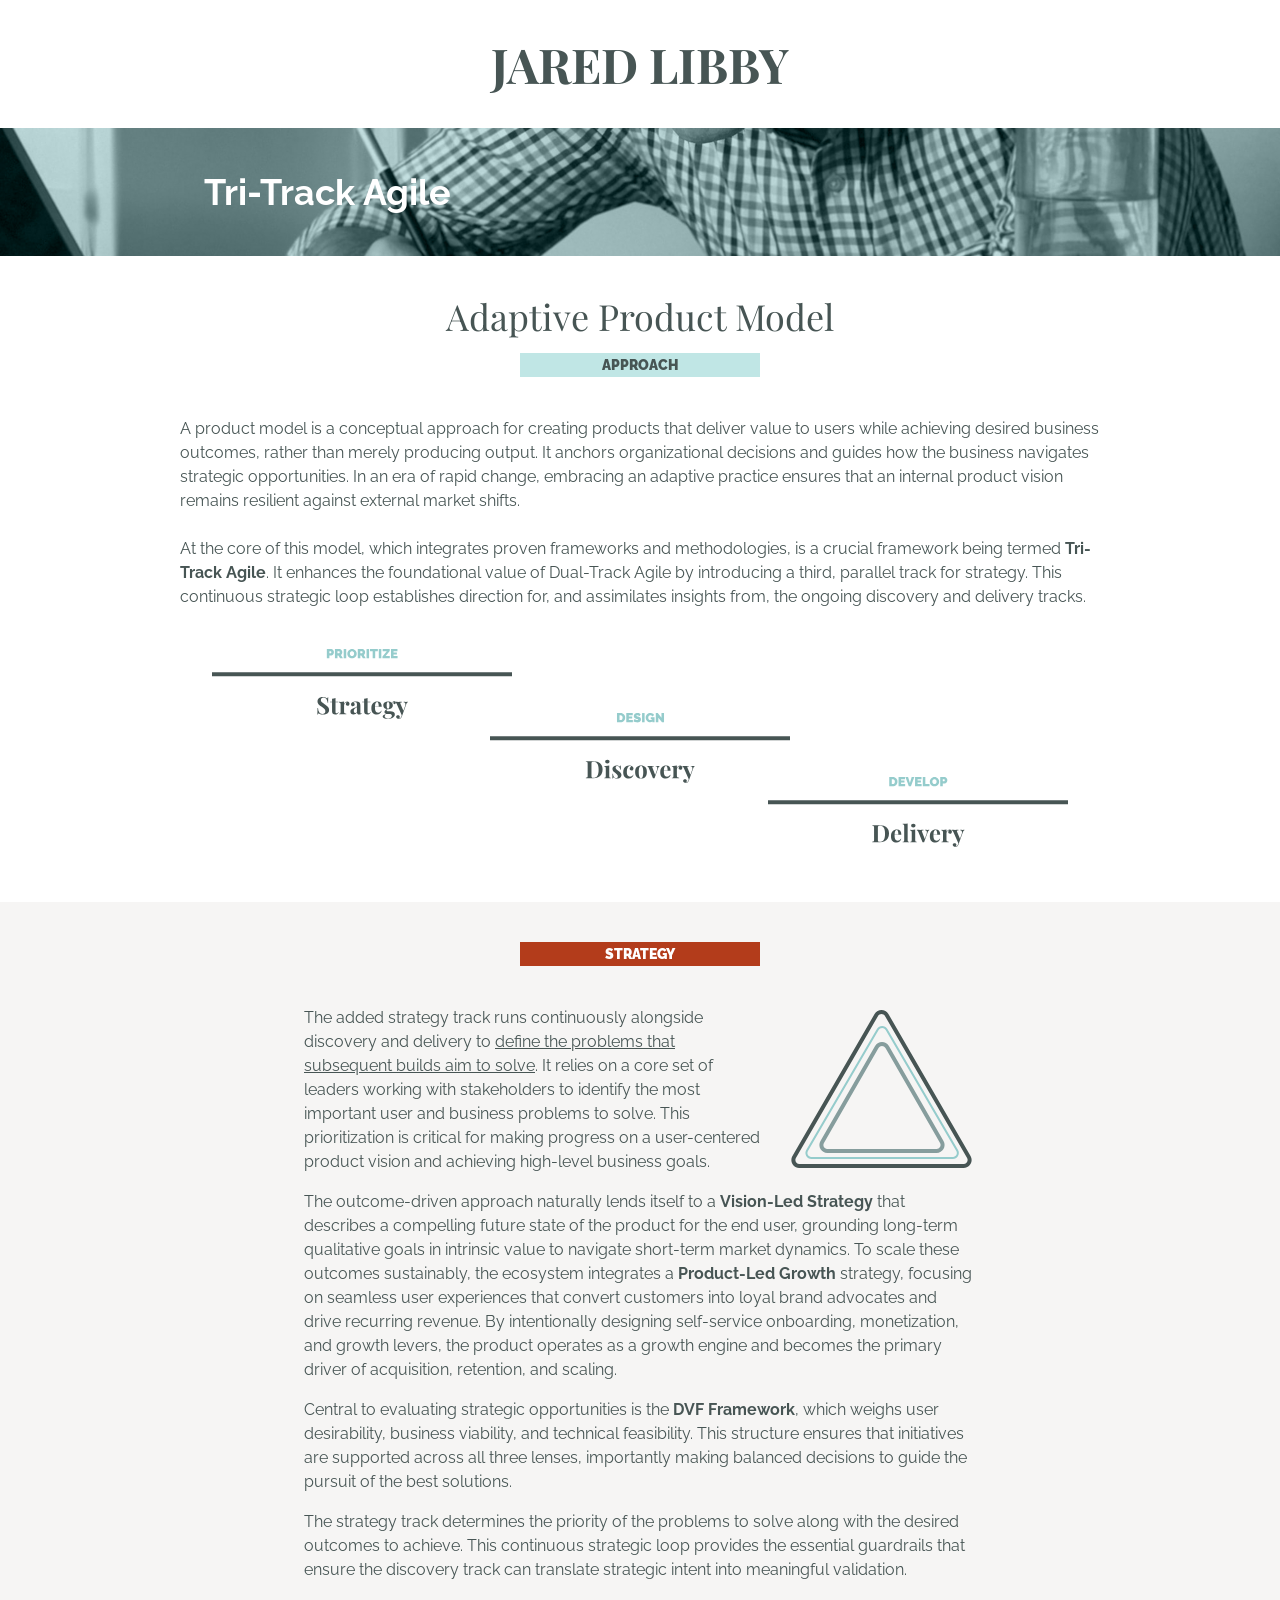
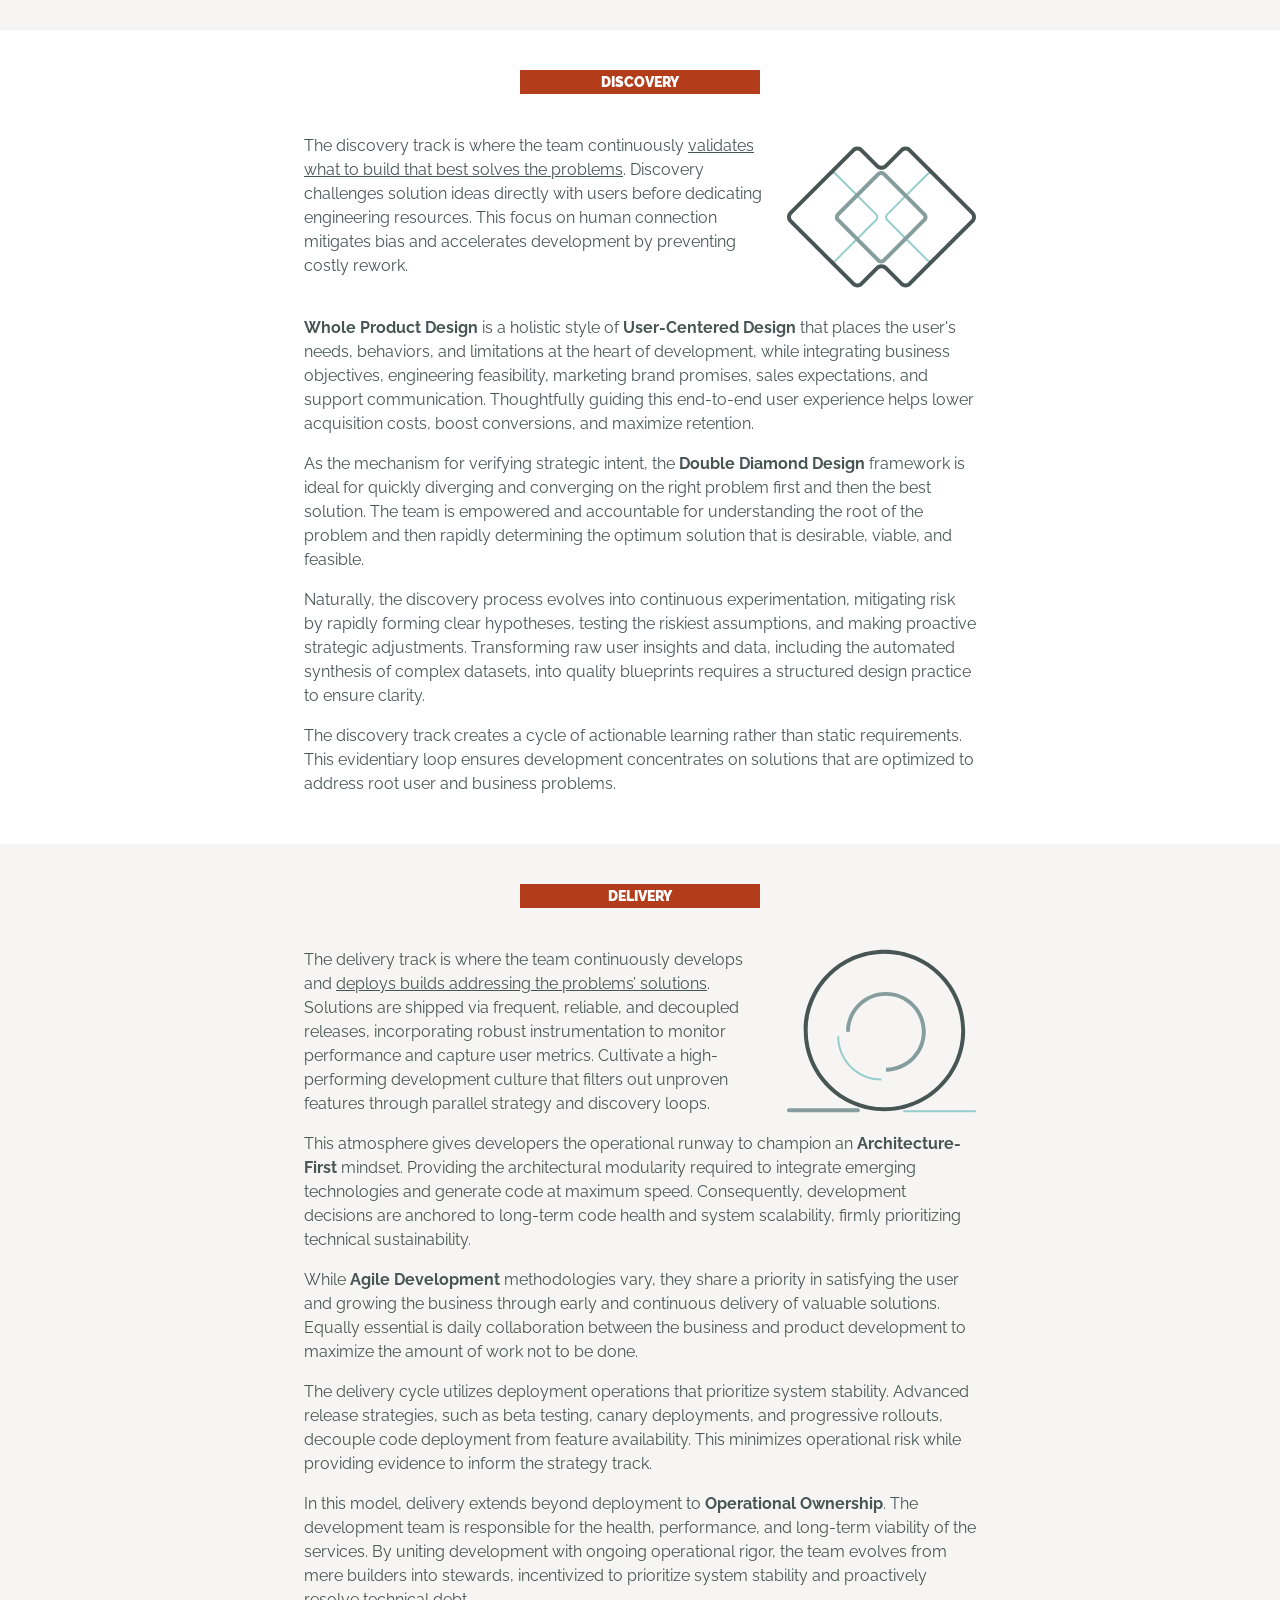
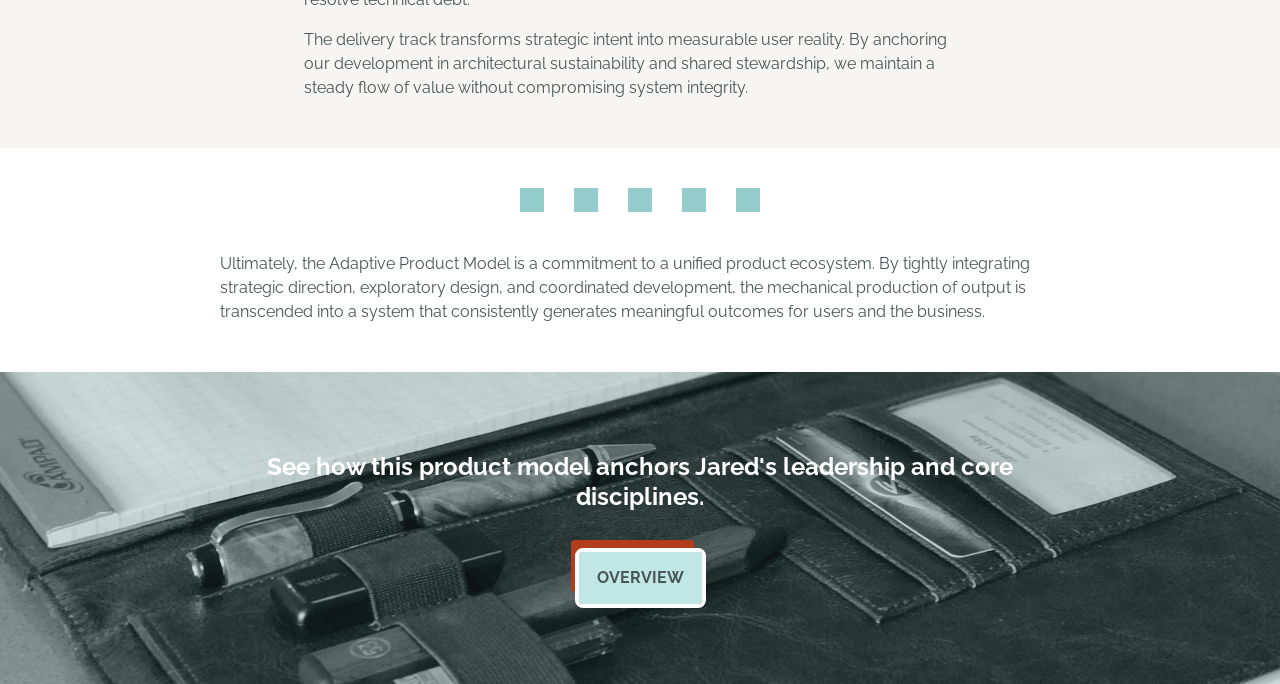
==== commit 78b08d74: "Added product model screen" ====
--- a/adaptiveproductmodel/index.html
+++ b/adaptiveproductmodel/index.html
@@ -1,780 +1,140 @@
-<!doctype html>
+<!DOCTYPE html>
 <html lang="en">
-  <head>
-    <meta charset="UTF-8" />
-    <meta name="viewport" content="width=device-width, initial-scale=1.0" />
-    <title>Adaptive Product Model - Jared Libby</title>
-    <meta name="description" content="A clean, lightweight, semantic refactor of the Adaptive Product Model article by Jared Libby, powered by modern CSS Grid and Flexbox with zero div bloat." />
-    <meta property="og:title" content="Adaptive Product Model - Jared Libby" />
-    <meta property="og:description" content="A clean, lightweight, semantic refactor of the Adaptive Product Model article by Jared Libby, powered by modern CSS Grid and Flexbox with zero div bloat." />
-    <meta property="og:type" content="website" />
-    <meta name="twitter:card" content="summary_large_image" />
+<head>
+    <meta charset="UTF-8">
+    <meta name="viewport" content="width=device-width, initial-scale=1.0">
+    <title>Jared Libby - Product & User Experience Leader</title>
+    <meta name="description" content="Product & User Experience Leader - Jared loves to create meaningful interactive solutions with people, for people." />
     <link rel="preconnect" href="https://fonts.googleapis.com" />
     <link rel="preconnect" href="https://fonts.gstatic.com" crossorigin />
     <link href="https://fonts.googleapis.com/css2?family=Playfair+Display:ital,wght@0,400;0,600;0,700;1,400&family=Raleway:ital,wght@0,400;0,500;0,600;0,700;0,900;1,400&display=swap" rel="stylesheet" />
-          <style>
+    <link rel="stylesheet" href="../style.css" />
+</head>
+<body>
 
-/* ==========================================================================
-   ADAPTIVE PRODUCT MODEL - CONSOLIDATED CSS VARIABLES & CLEAN SEMANTIC STYLES
-   ========================================================================== */
+    <!-- HEADER SECTION: -->
+    <header class="site-header">
+        JARED LIBBY
+    </header>
 
-:root {
-  /* Brand & Theme Colors */
-  --c-primary: #1A3636;
-  --c-slate-teal: #384D4D;
-  --c-muted-sage: #678C8C;
-  --c-soft-aqua: #95CCCC;
-  --c-rust-red: #B33C1B;
-  --c-white: #ffffff;
-  --c-bg-warm: #F7F5F2;
+    <section class="hero-sub">
+        <img src="../assets/banner-header.jpg" alt="" role="presentation" />
+        <div class="hero-content">
+            <h1 class="hero-title">Tri-Track Agile</h1>
+        </div>
+    </section>
 
-  /* Typography */
-  --font-serif: 'Playfair Display', Georgia, 'Times New Roman', serif;
-  --font-sans: 'Raleway', -apple-system, BlinkMacSystemFont, 'Segoe UI', Roboto, sans-serif;
+    <!-- APPROACH SECTION: -->
+    <section class="approach-section">
+        <div class="approach-content">
+            <div class="section-header">
+                <h2 class="section-title">Adaptive Product Model</h2>
+                <span class="section-label approach-label">APPROACH</span>
+            </div>
+            
+            <div class="approach-intro">
+                <p>A product model is a conceptual approach for creating products that deliver value to users while achieving desired business outcomes, rather than merely producing output. It anchors organizational decisions and guides how the business navigates strategic opportunities. In an era of rapid change, embracing an adaptive practice ensures that an internal product vision remains resilient against external market shifts.</p>
+                <p>At the core of this model, which integrates proven frameworks and methodologies, is a crucial framework being termed <strong>Tri-Track Agile</strong>. It enhances the foundational value of Dual-Track Agile by introducing a third, parallel track for strategy. This continuous strategic loop establishes direction for, and assimilates insights from, the ongoing discovery and delivery tracks.</p>
+            </div>
 
-  /* Layout & Sizing */
-  --container-narrow: 680px;
-  --container-main: 720px;   /* Middle sections: Strategy, Discovery, Delivery (Red guidelines) */
-  --container-wide: 856px;   /* Approach overview & top diagram (Orange guidelines) */
-  --container-max: 1200px;
-  --header-height: 128px;
-  --section-pad-y: clamp(3rem, 6vw, 5rem);
-  --section-pad-x: clamp(1.25rem, 5vw, 2.5rem);
-  --gap-md: 1.5rem;
-  --gap-lg: 2.5rem;
+            <picture class="track-diagram-img">
+                <source media="(max-width: 768px)" srcset="../assets/diagram-tri-track-agile-mobile.svg">
+                <img src="../assets/diagram-tri-track-agile-desktop.svg" alt="Tri-Track Agile Diagram showing Strategy, Discovery, and Delivery tracks" />
+            </picture>
+        </div>
+    </section>
+     
+    <!-- STRATEGY SECTION: -->
+    <section class="track-section strategy-track">
+        <div class="track-content">
+            <span class="section-label">STRATEGY</span>
+            
+            <div class="track-body">
+                <div class="track-row">
+                    <div class="track-text">
+                        <p>The added strategy track runs continuously alongside discovery and delivery to <span class="text-underline">define the problems that subsequent builds aim to solve</span>. It relies on a core set of leaders working with stakeholders to identify the most important user and business problems to solve. This prioritization is critical for making progress on a user-centered product vision and achieving high-level business goals.</p>
+                    </div>
+                    <div class="track-image">
+                        <img src="../assets/diagram-strategy-track.svg" alt="Strategy Track diagram" width="189" height="166" />
+                    </div>
+                </div>
+                <div class="track-text">
+                    <p>The outcome-driven approach naturally lends itself to a <strong>Vision-Led Strategy</strong> that describes a compelling future state of the product for the end user, grounding long-term qualitative goals in intrinsic value to navigate short-term market dynamics. To scale these outcomes sustainably, the ecosystem integrates a <strong>Product-Led Growth</strong> strategy, focusing on seamless user experiences that convert customers into loyal brand advocates and drive recurring revenue. By intentionally designing self-service onboarding, monetization, and growth levers, the product operates as a growth engine and becomes the primary driver of acquisition, retention, and scaling.</p>
+                    <p>Central to evaluating strategic opportunities is the <strong>DVF Framework</strong>, which weighs user desirability, business viability, and technical feasibility. This structure ensures that initiatives are supported across all three lenses, importantly making balanced decisions to guide the pursuit of the best solutions.</p>
+                    <p>The strategy track determines the priority of the problems to solve along with the desired outcomes to achieve. This continuous strategic loop provides the essential guardrails that ensure the discovery track can translate strategic intent into meaningful validation.</p>
+                </div>
+            </div>
+        </div>
+    </section>
+  
+    <!-- DISCOVERY SECTION: -->
+    <section class="track-section discovery-track">
+        <div class="track-content">
+            <span class="section-label">DISCOVERY</span>
+            
+            <div class="track-body">
+                <div class="track-row">
+                    <div class="track-text">
+                        <p>The discovery track is where the team continuously <span class="text-underline">validates what to build that best solves the problems</span>. Discovery challenges solution ideas directly with users before dedicating engineering resources. This focus on human connection mitigates bias and accelerates development by preventing costly rework.</p>
+                    </div>
+                    <div class="track-image">
+                        <img src="../assets/diagram-discovery-track.svg" alt="Discovery Track diagram" width="189" height="166" />
+                    </div>
+                </div>
+                <div class="track-text">
+                    <p><strong>Whole Product Design</strong> is a holistic style of <strong>User-Centered Design</strong> that places the user's needs, behaviors, and limitations at the heart of development, while integrating business objectives, engineering feasibility, marketing brand promises, sales expectations, and support communication. Thoughtfully guiding this end-to-end user experience helps lower acquisition costs, boost conversions, and maximize retention.</p>
+                    <p>As the mechanism for verifying strategic intent, the <strong>Double Diamond Design</strong> framework is ideal for quickly diverging and converging on the right problem first and then the best solution. The team is empowered and accountable for understanding the root of the problem and then rapidly determining the optimum solution that is desirable, viable, and feasible.</p>
+                    <p>Naturally, the discovery process evolves into continuous experimentation, mitigating risk by rapidly forming clear hypotheses, testing the riskiest assumptions, and making proactive strategic adjustments. Transforming raw user insights and data, including the automated synthesis of complex datasets, into quality blueprints requires a structured design practice to ensure clarity.</p>
+                    <p>The discovery track creates a cycle of actionable learning rather than static requirements. This evidentiary loop ensures development concentrates on solutions that are optimized to address root user and business problems.</p>
+                </div>
+            </div>
+        </div>
+    </section>
+  
+    <!-- DELIVERY SECTION: -->
+    <section class="track-section delivery-track">
+        <div class="track-content">
+            <span class="section-label">DELIVERY</span>
+            
+            <div class="track-body">
+                <div class="track-row">
+                    <div class="track-text">
+                        <p>The delivery track is where the team continuously develops and <span class="text-underline">deploys builds addressing the problems’ solutions</span>. Solutions are shipped via frequent, reliable, and decoupled releases, incorporating robust instrumentation to monitor performance and capture user metrics. Cultivate a high-performing development culture that filters out unproven features through parallel strategy and discovery loops.</p>
+                    </div>
+                    <div class="track-image">
+                        <img src="../assets/diagram-delivery-track.svg" alt="Delivery Track diagram" width="189" height="166" />
+                    </div>
+                </div>
+                <div class="track-text">
+                    <p>This atmosphere gives developers the operational runway to champion an <strong>Architecture-First</strong> mindset. Providing the architectural modularity required to integrate emerging technologies and generate code at maximum speed. Consequently, development decisions are anchored to long-term code health and system scalability, firmly prioritizing technical sustainability.</p>
+                    <p>While <strong>Agile Development</strong> methodologies vary, they share a priority in satisfying the user and growing the business through early and continuous delivery of valuable solutions. Equally essential is daily collaboration between the business and product development to maximize the amount of work not to be done.</p>
+                    <p>The delivery cycle utilizes deployment operations that prioritize system stability. Advanced release strategies, such as beta testing, canary deployments, and progressive rollouts, decouple code deployment from feature availability. This minimizes operational risk while providing evidence to inform the strategy track.</p>
+                    <p>In this model, delivery extends beyond deployment to <strong>Operational Ownership</strong>. The development team is responsible for the health, performance, and long-term viability of the services. By uniting development with ongoing operational rigor, the team evolves from mere builders into stewards, incentivized to prioritize system stability and proactively resolve technical debt.</p>
+                    <p>The delivery track transforms strategic intent into measurable user reality. By anchoring our development in architectural sustainability and shared stewardship, we maintain a steady flow of value without compromising system integrity.</p>
+                </div>
+            </div>
+        </div>
+    </section>
 
-  /* Transitions */
-  --transition-smooth: 200ms cubic-bezier(0.16, 1, 0.3, 1);
-}
+    <!-- CONCLUSION SECTION: -->    
+    <section class="conclusion-section">
+        <div class="conclusion-content">
+            <img src="../assets/hr-blocks.svg" alt="horizontal rule of blocks" width="240" height="24" class="conclusion-divider" />
+            <p class="conclusion-text">Ultimately, the Adaptive Product Model is a commitment to a unified product ecosystem. By tightly integrating strategic direction, exploratory design, and coordinated development, the mechanical production of output is transcended into a system that consistently generates meaningful outcomes for users and the business.</p>
+        </div>
+    </section>
 
-/* ==========================================================================
-   SEMANTIC DOCUMENT STYLES
-   ========================================================================== */
+    <!-- FOOTER SECTION: -->  
+    <footer class="site-footer">
+        <section class="cta-section">
+            <img src="../assets/banner-footer.jpg" alt="" class="cta-bg-image" role="presentation" />
+            <div class="cta-content">
+                <h2 class="cta-title">See how this product model anchors Jared's leadership and core disciplines.</h2>
+                <a href="../index.html" class="btn-primary">OVERVIEW</a>
+            </div>
+        </section>
+    </footer>
 
-body {
-  font-family: var(--font-sans);
-  color: var(--c-primary);
-  background-color: var(--c-white);
-  line-height: 1.6;
-  margin: 0;
-  padding: 0;
-  -webkit-font-smoothing: antialiased;
-}
 
-/* Masthead Header */
-.apm-masthead {
-  display: flex;
-  flex-direction: column;
-  align-items: center;
-  width: 100%;
-  background-color: var(--c-white);
-}
-
-.apm-masthead-title {
-  display: flex;
-  justify-content: center;
-  align-items: center;
-  min-height: var(--header-height);
-  width: 100%;
-  margin: 0;
-  padding: 1rem var(--section-pad-x);
-  font-family: var(--font-serif);
-  font-size: clamp(2rem, 4.5vw, 3.125rem);
-  font-weight: 700;
-  letter-spacing: 0.04em;
-  text-transform: uppercase;
-  color: var(--c-primary);
-  text-align: center;
-}
-
-.apm-masthead-banner {
-  width: 100%;
-  height: clamp(80px, 10vw, 128px);
-  margin: 0;
-  overflow: hidden;
-  background-color: var(--c-primary);
-}
-
-.apm-masthead-banner img {
-  width: 100%;
-  height: 100%;
-  object-fit: cover;
-  object-position: center 30%; /* Focus on sketch desk and posture */
-  opacity: 0.9;
-  display: block;
-}
-
-/* Main Article & Section Wrappers */
-.apm-article {
-  display: flex;
-  flex-direction: column;
-  width: 100%;
-}
-
-.apm-section {
-  display: flex;
-  justify-content: center;
-  width: 100%;
-  padding: var(--section-pad-y) var(--section-pad-x);
-  background-color: var(--c-white);
-}
-
-/* Summary Approach Section (Figma 920 Fill x 590 Hug calibration) */
-.apm-section-summary {
-  padding-top: clamp(2.25rem, 4vw, 3rem);
-  padding-bottom: clamp(1.75rem, 3.5vw, 2.5rem);
-}
-
-.apm-section-alt {
-  background-color: var(--c-bg-warm);
-}
-
-.apm-container {
-  display: flex;
-  flex-direction: column;
-  width: 100%;
-  max-width: var(--container-main);
-  gap: var(--gap-lg);
-}
-
-.apm-container-wide {
-  max-width: var(--container-wide);
-  gap: 1.5rem; /* Tightened from 2.5rem to match Figma inner gap */
-}
-
-/* Header & Badges */
-.apm-intro-header {
-  display: flex;
-  flex-direction: column;
-  align-items: center;
-  gap: 0.75rem;
-  text-align: center;
-}
-
-.apm-section-title {
-  margin: 0;
-  font-family: var(--font-serif);
-  font-size: clamp(1.75rem, 3.5vw, 2rem);
-  font-weight: 400;
-  line-height: 1.35;
-  color: var(--c-primary);
-}
-
-/* Badges */
-.apm-badge {
-  display: inline-flex;
-  align-items: center;
-  justify-content: center;
-  width: 240px;
-  height: 24px;
-  padding: 0 1.5rem;
-  font-family: var(--font-sans);
-  font-size: 0.8125rem;
-  font-weight: 900;
-  letter-spacing: 0.08em;
-  text-transform: uppercase;
-  color: var(--c-white);
-  background-color: var(--c-soft-aqua);
-}
-
-.apm-badge-track {
-  background-color: var(--c-rust-red);
-  align-self: center;
-}
-
-/* Prose Typography */
-.apm-prose {
-  font-family: var(--font-sans);
-  font-size: 1rem;
-  font-weight: 400;
-  line-height: 1.6;
-  color: var(--c-primary);
-  margin: 0;
-}
-
-.apm-prose strong {
-  font-weight: 700;
-}
-
-.apm-prose u,
-.apm-underline {
-  text-decoration: underline;
-  text-underline-offset: 3px;
-  text-decoration-thickness: 1.5px;
-}
-
-/* Tri-Track Overview Diagram (Exact Figma 856x200 layout with 22px horizontal overlaps) */
-.apm-tiered-diagram-container {
-  width: 100%;
-  display: flex;
-  justify-content: center;
-  margin: 0.75rem 0 0 0;
-}
-
-.apm-tiered-diagram {
-  position: relative;
-  width: 856px;
-  height: 200px;
-}
-
-.apm-track-item {
-  position: absolute;
-  width: 300px;
-  height: 72px;
-  display: flex;
-  flex-direction: column;
-  align-items: center;
-  justify-content: space-between;
-  text-align: center;
-}
-
-/* Strategy: left: 0px, top: 0px */
-.apm-track-strategy {
-  left: 0px;
-  top: 0px;
-}
-
-/* Discovery: left: 278px, top: 64px (22px horizontal overlap with Strategy, 8px vertical overlap) */
-.apm-track-discovery {
-  left: 278px;
-  top: 64px;
-}
-
-/* Delivery: left: 556px, top: 128px (22px horizontal overlap with Discovery, 8px vertical overlap) */
-.apm-track-delivery {
-  left: 556px;
-  top: 128px;
-}
-
-.apm-track-kicker {
-  font-family: var(--font-sans);
-  font-size: 0.8125rem; /* 13px */
-  font-weight: 900;
-  letter-spacing: 0.1em;
-  text-transform: uppercase;
-  color: var(--c-soft-aqua);
-  line-height: 1;
-  margin: 0;
-  white-space: nowrap;
-}
-
-.apm-track-bar {
-  width: 100%;
-  height: 4px;
-  background-color: var(--c-primary);
-  margin: 0;
-  flex-shrink: 0;
-}
-
-.apm-track-name {
-  font-family: var(--font-serif);
-  font-size: 1.5rem; /* 24px */
-  font-weight: 700;
-  line-height: 1;
-  color: var(--c-primary);
-  margin: 0;
-  white-space: nowrap;
-}
-
-/* Tablet Proportional Scaling (769px - 896px) */
-@media (min-width: 769px) and (max-width: 896px) {
-  .apm-tiered-diagram-container {
-    overflow-x: hidden;
-  }
-  .apm-tiered-diagram {
-    --scale: min(1, calc((100vw - 3rem) / 856));
-    transform: scale(var(--scale));
-    transform-origin: top center;
-    margin-bottom: calc(200px * (var(--scale) - 1) + 2rem);
-  }
-}
-
-/* Mobile Responsiveness (< 768px)
-   Implements exact Figma 345px x 280px staggered stepped diagram layout */
-@media (max-width: 768px) {
-  .apm-section {
-    padding: 2.25rem 1.25rem;
-  }
-
-  .apm-section-summary {
-    padding-top: 2rem;
-    padding-bottom: 2rem;
-  }
-
-  .apm-container {
-    gap: 1.5rem;
-  }
-
-  .apm-tiered-diagram-container {
-    margin: 0.75rem 0 0 0;
-    overflow-x: hidden;
-  }
-
-  .apm-tiered-diagram {
-    position: relative;
-    width: 345px;
-    height: 280px;
-    display: block;
-    --scale-mobile: min(1, calc((100vw - 2.5rem) / 345));
-    transform: scale(var(--scale-mobile));
-    transform-origin: top center;
-    margin: 0 auto calc(280px * (var(--scale-mobile) - 1));
-  }
-
-  .apm-track-item {
-    position: absolute;
-    width: 200px;
-    height: 72px;
-    display: flex;
-    flex-direction: column;
-    align-items: center;
-    justify-content: space-between;
-    text-align: center;
-  }
-
-  /* Strategy: left: 0px, top: 0px */
-  .apm-track-strategy {
-    left: 0px;
-    top: 0px;
-  }
-
-  /* Discovery: left: 72px, top: 104px (Figma exact) */
-  .apm-track-discovery {
-    left: 72px;
-    top: 104px;
-  }
-
-  /* Delivery: left: 145px, top: 208px (Figma exact) */
-  .apm-track-delivery {
-    left: 145px;
-    top: 208px;
-  }
-
-  .apm-track-kicker {
-    font-size: 13px;
-    line-height: 13px;
-  }
-
-  .apm-track-bar {
-    width: 100%;
-    height: 4px;
-    margin: 0;
-  }
-
-  .apm-track-name {
-    font-size: 24px;
-    line-height: 24px;
-  }
-
-  .apm-split-layout {
-    grid-template-columns: 1fr;
-    justify-items: center;
-    gap: 1.25rem;
-  }
-
-  .apm-track-content {
-    gap: 1rem;
-  }
-}
-
-/* Track Split: Text + Diagram */
-.apm-track-content {
-  display: flex;
-  flex-direction: column;
-  gap: 1.25rem;
-}
-
-.apm-split-layout {
-  display: grid;
-  grid-template-columns: 1fr auto;
-  gap: 2rem;
-  align-items: start;
-}
-
-@media (max-width: 768px) {
-  .apm-split-layout {
-    grid-template-columns: 1fr;
-    justify-items: center;
-  }
-}
-
-.apm-diagram-figure {
-  display: flex;
-  justify-content: center;
-  align-items: flex-start;
-  margin: 0;
-  flex-shrink: 0;
-  width: 192px;
-  height: 166px;
-}
-
-.apm-diagram-svg {
-  width: 100%;
-  height: auto;
-  display: block;
-}
-
-/* Article Conclusion */
-.apm-conclusion {
-  display: flex;
-  flex-direction: column;
-  align-items: center;
-  gap: 2.5rem;
-  text-align: left;
-}
-
-.apm-squares-row {
-  display: flex;
-  justify-content: space-between;
-  align-items: center;
-  width: 240px;
-  height: 24px;
-  margin: 0 auto;
-}
-
-.apm-accent-square {
-  width: 24px;
-  height: 24px;
-  background-color: var(--c-soft-aqua);
-  flex-shrink: 0;
-}
-
-/* Footer Banner: Aperture Viewport Window */
-.apm-footer-banner {
-  width: 100%;
-  height: clamp(200px, 25vw, 363px);
-  margin: 0;
-  overflow: hidden;
-  background-color: var(--c-primary);
-}
-
-.apm-footer-banner img {
-  width: 100%;
-  height: 100%;
-  object-fit: cover;
-  object-position: center bottom; /* Anchors the desk organizer at the bottom exactly as in Figma */
-  display: block;
-}
-
-/* ==========================================================================
-   PRINT MEDIA OPTIMIZATION (PDF & Paper Output)
-   ========================================================================== */
-@media print {
-  @page {
-    margin: 1.5cm 1.2cm;
-    size: auto;
-  }
-
-  /* Force exact color reproduction for backgrounds, borders, and badges */
-  *,
-  *::before,
-  *::after {
-    -webkit-print-color-adjust: exact !important;
-    print-color-adjust: exact !important;
-  }
-
-  /* Remove headers, footers, inspector chrome, guideline overlays, and interactive elements */
-  .apm-no-print,
-  .no-print,
-  nav[aria-label="Refactoring Inspector Bar"],
-  .apm-masthead-banner,
-  .apm-footer-banner,
-  .pointer-events-none {
-    display: none !important;
-    visibility: hidden !important;
-  }
-
-  body {
-    background: #ffffff !important;
-    color: var(--c-primary) !important;
-    font-size: 11pt !important;
-    line-height: 1.55 !important;
-    margin: 0 !important;
-    padding: 0 !important;
-  }
-
-  /* Clean article header for print with subtle divider */
-  .apm-masthead {
-    padding-bottom: 1.5rem !important;
-    border-bottom: 2px solid var(--c-primary) !important;
-    margin-bottom: 2rem !important;
-  }
-
-  .apm-masthead-title {
-    font-size: 18pt !important;
-    margin: 0 !important;
-    letter-spacing: 0.15em !important;
-  }
-
-  /* Section padding optimized for paper */
-  .apm-section {
-    padding: 1.75rem 0 !important;
-    background-color: transparent !important;
-    break-inside: avoid;
-    page-break-inside: avoid;
-  }
-
-  .apm-section-alt {
-    background-color: var(--c-bg-warm) !important;
-    padding: 1.75rem 1.25rem !important;
-    border-radius: 6px;
-    margin: 1rem 0 !important;
-  }
-
-  /* Full printable content width */
-  .apm-container,
-  .apm-container-wide {
-    max-width: 100% !important;
-    gap: 1.25rem !important;
-  }
-
-  /* Page break management */
-  .apm-intro-header,
-  .apm-badge,
-  .apm-section-title,
-  h1, h2, h3 {
-    break-after: avoid;
-    page-break-after: avoid;
-  }
-
-  .apm-split-layout,
-  .apm-tiered-diagram-container,
-  .apm-conclusion,
-  .apm-diagram-figure {
-    break-inside: avoid;
-    page-break-inside: avoid;
-  }
-
-  /* Overview diagram fits printable page */
-  .apm-tiered-diagram-container {
-    margin: 1.25rem 0 2rem 0 !important;
-  }
-
-  .apm-tiered-diagram {
-    transform: scale(0.92);
-    transform-origin: top center;
-    margin-bottom: -15px !important;
-  }
-
-  /* Typography readability */
-  .apm-prose {
-    font-size: 10.5pt !important;
-    line-height: 1.55 !important;
-    orphans: 3;
-    widows: 3;
-  }
-
-  .apm-squares-row {
-    margin: 1rem auto !important;
-    break-inside: avoid;
-  }
-}
-
-</style>
-</head>
-  <body>
-    <!-- Refactored: Clean Semantic HTML5 with zero redundant wrapper divs -->
-<header class="apm-masthead">
-  <h1 class="apm-masthead-title">JARED LIBBY</h1>
-  <figure class="apm-masthead-banner">
-    <img src="../assets/banner-header.jpg" alt="Jared Libby - Adaptive Product Model" width="1440" height="128" loading="lazy" />
-  </figure>
-</header>
-
-<main class="apm-article">
-  <!-- APPROACH OVERVIEW -->
-  <section class="apm-section apm-section-summary">
-    <div class="apm-container apm-container-wide">
-      <header class="apm-intro-header">
-        <h2 class="apm-section-title">Adaptive Product Model</h2>
-        <span class="apm-badge">APPROACH</span>
-      </header>
-
-      <div class="apm-track-content">
-        <p class="apm-prose">
-          A product model is a conceptual approach for creating products that deliver value to users while achieving desired business outcomes, rather than merely producing output. It anchors organizational decisions and guides how the business navigates strategic opportunities. In an era of rapid change, embracing an adaptive practice ensures that an internal product vision remains resilient against external market shifts.
-        </p>
-        <p class="apm-prose">
-          At the core of this model, which integrates proven frameworks and methodologies, is a crucial framework being termed <strong>Tri-Track Agile</strong>. It enhances the foundational value of Dual-Track Agile by introducing a third, parallel track for <u>strategy</u>. This continuous strategic loop establishes direction for, and assimilates insights from, the ongoing <u>discovery</u> and <u>delivery</u> tracks.
-        </p>
-      </div>
-
-      <!-- Tri-Track Overview Diagram (Exact Figma 856x200 layout with 22px horizontal overlaps) -->
-      <div class="apm-tiered-diagram-container">
-        <nav class="apm-tiered-diagram" aria-label="Tri-Track Agile Tracks">
-          <!-- 1. Strategy: left: 0px, top: 0px -->
-          <div class="apm-track-item apm-track-strategy">
-            <span class="apm-track-kicker">PRIORITIZE</span>
-            <span class="apm-track-bar" aria-hidden="true"></span>
-            <h3 class="apm-track-name">Strategy</h3>
-          </div>
-
-          <!-- 2. Discovery: left: 278px, top: 64px (22px horizontal overlap with Strategy, 8px vertical overlap) -->
-          <div class="apm-track-item apm-track-discovery">
-            <span class="apm-track-kicker">DESIGN</span>
-            <span class="apm-track-bar" aria-hidden="true"></span>
-            <h3 class="apm-track-name">Discovery</h3>
-          </div>
-
-          <!-- 3. Delivery: left: 556px, top: 128px (22px horizontal overlap with Discovery, 8px vertical overlap) -->
-          <div class="apm-track-item apm-track-delivery">
-            <span class="apm-track-kicker">DEVELOP</span>
-            <span class="apm-track-bar" aria-hidden="true"></span>
-            <h3 class="apm-track-name">Delivery</h3>
-          </div>
-        </nav>
-      </div>
-    </div>
-  </section>
-
-  <!-- 1. STRATEGY TRACK -->
-  <section class="apm-section apm-section-alt" id="strategy">
-    <div class="apm-container">
-      <span class="apm-badge apm-badge-track">STRATEGY</span>
-
-      <div class="apm-track-content">
-        <div class="apm-split-layout">
-          <p class="apm-prose">
-            The added strategy track runs continuously alongside discovery and delivery to <u>define the problems that subsequent builds aim to solve</u>. It relies on a core set of leaders working with stakeholders to identify the most important user and business problems to solve. This prioritization is critical for making progress on a user-centered product vision and achieving high-level business goals.
-          </p>
-          <figure class="apm-diagram-figure" aria-label="Strategy DVF Model Diagram">
-            <svg class="apm-diagram-svg" viewBox="0 0 192 166" width="192" height="166" fill="none" xmlns="http://www.w3.org/2000/svg">
-              <!-- Outer Dark Teal Triangle (#384D4D) -->
-              <g transform="translate(5.86, 4)">
-                <path d="M84.9497 4.99658C87.2601 1.00158 93.028 1.00158 95.3384 4.99658L177.47 147.016C179.783 151.016 176.897 156.02 172.276 156.02H8.01221C3.39148 156.02 0.504619 151.016 2.81787 147.016L84.9497 4.99658Z" stroke="#384D4D" stroke-width="4"/>
-              </g>
-              <!-- Middle Aqua Triangle (#95CCCC) Concentric Centroid -->
-              <g transform="translate(20.19, 20.29)">
-                <path d="M71.4829 3.50146C73.407 0.1663 78.2209 0.166334 80.145 3.50146L149.951 124.497C151.874 127.83 149.468 131.995 145.62 131.996H6.00928C2.16099 131.996 -0.244854 127.83 1.67822 124.497L71.4829 3.50146Z" stroke="#95CCCC" stroke-width="2.5"/>
-              </g>
-              <!-- Inner Sage Triangle (#678C8C) Concentric Centroid -->
-              <g transform="translate(33.4, 35.37)">
-                <path d="M57.397 5.01013C59.7038 0.996689 65.4945 0.996676 67.8013 5.01013L122.388 99.9828C124.687 103.983 121.8 108.973 117.186 108.973H8.01221C3.39858 108.973 0.510998 103.983 2.81006 99.9828L57.397 5.01013Z" stroke="#678C8C" stroke-width="4"/>
-              </g>
-            </svg>
-          </figure>
-        </div>
-
-        <p class="apm-prose">
-          The outcome-driven approach naturally lends itself to a <strong>Vision-Led Strategy</strong> that describes a compelling future state of the product for the end user, grounding long-term qualitative goals in intrinsic value to navigate short-term market dynamics. To scale these outcomes sustainably, the ecosystem integrates a <strong>Product-Led Growth</strong> strategy, focusing on seamless user experiences that convert customers into loyal brand advocates and drive recurring revenue. By intentionally designing self-service onboarding, monetization, and growth levers, the product operates as a growth engine and becomes the primary driver of acquisition, retention, and scaling.
-        </p>
-        <p class="apm-prose">
-          Central to evaluating strategic opportunities is the <strong>DVF Framework</strong>, which weighs user desirability, business viability, and technical feasibility. This structure ensures that initiatives are supported across all three lenses, importantly making balanced decisions to guide the pursuit of the best solutions.
-        </p>
-        <p class="apm-prose">
-          The strategy track determines the priority of the problems to solve along with the desired outcomes to achieve. This continuous strategic loop provides the essential guardrails that ensure the discovery track can translate strategic intent into meaningful validation.
-        </p>
-      </div>
-    </div>
-  </section>
-
-  <!-- 2. DISCOVERY TRACK -->
-  <section class="apm-section" id="discovery">
-    <div class="apm-container">
-      <span class="apm-badge apm-badge-track">DISCOVERY</span>
-
-      <div class="apm-track-content">
-        <div class="apm-split-layout">
-          <p class="apm-prose">
-            The discovery track is where the team continuously <u>validates what to build that best solves the problems</u>. Discovery challenges solution ideas directly with users before dedicating engineering resources. This focus on human connection mitigates bias and accelerates development by preventing costly rework.
-          </p>
-          <figure class="apm-diagram-figure" aria-label="Double Diamond Design Diagram">
-            <svg class="apm-diagram-svg" viewBox="0 0 192 166" width="192" height="166" fill="none" xmlns="http://www.w3.org/2000/svg">
-              <g transform="translate(0, 37)">
-                <path d="M2.17169 48.8406C0.609592 47.2785 0.609592 44.7459 2.17169 43.1838L43.1839 2.17158C44.746 0.609486 47.2786 0.609486 48.8407 2.17158L89.8529 43.1838C91.415 44.7459 91.415 47.2785 89.8529 48.8406L48.8407 89.8528C47.2786 91.4149 44.746 91.4149 43.1839 89.8528L2.17169 48.8406Z" stroke="#95CCCC" stroke-width="2"/>
-              </g>
-              <g transform="translate(99, 37)">
-                <path d="M2.17169 48.8406C0.609592 47.2785 0.609592 44.7459 2.17169 43.1838L43.1839 2.17158C44.746 0.609486 47.2786 0.609486 48.8407 2.17158L89.8529 43.1838C91.415 44.7459 91.415 47.2785 89.8529 48.8406L48.8407 89.8528C47.2786 91.4149 44.746 91.4149 43.1839 89.8528L2.17169 48.8406Z" stroke="#95CCCC" stroke-width="2"/>
-              </g>
-              <g transform="translate(49, 37)">
-                <path d="M3.17169 49.8406C1.60959 48.2785 1.60959 45.7459 3.17169 44.1838L44.1839 3.17158C45.746 1.60948 48.2786 1.60948 49.8407 3.17158L90.8529 44.1838C92.415 45.7459 92.415 48.2785 90.8529 49.8406L49.8407 90.8528C48.2786 92.4149 45.746 92.4149 44.1839 90.8528L3.17169 49.8406Z" stroke="#678C8C" stroke-width="4"/>
-              </g>
-              <g transform="translate(0, 12)">
-                <path d="M116.271 3.7373C118.589 1.42038 122.348 1.42126 124.666 3.73828V3.7373L188.262 67.3057C190.54 69.5834 190.578 73.2526 188.376 75.5762L188.243 75.7119L124.685 139.243L124.547 139.377C122.261 141.541 118.674 141.541 116.389 139.377L116.251 139.243L100.241 123.24C97.8983 120.898 94.1008 120.898 91.7578 123.24L75.748 139.243L75.6182 139.37C73.402 141.476 69.9551 141.541 67.6621 139.567L67.4443 139.37L67.3145 139.243L3.73828 75.6943C1.42073 73.3778 1.42073 69.6223 3.73828 67.3057L67.334 3.7373C69.6519 1.42076 73.4105 1.42078 75.7285 3.7373L91.7578 19.7598C94.1007 22.1016 97.8983 22.1016 100.241 19.7598L116.271 3.7373Z" stroke="#384D4D" stroke-width="4"/>
-              </g>
-            </svg>
-          </figure>
-        </div>
-
-        <p class="apm-prose">
-          <strong>Whole Product Design</strong> is a holistic style of <strong>User-Centered Design</strong> that places the user’s needs, behaviors, and limitations at the heart of development, while integrating business objectives, engineering feasibility, marketing brand promises, sales expectations, and support communication. Thoughtfully guiding this end-to-end user experience helps lower acquisition costs, boost conversions, and maximize retention.
-        </p>
-        <p class="apm-prose">
-          As the mechanism for verifying strategic intent, the <strong>Double Diamond Design</strong> framework is ideal for quickly diverging and converging on the right problem first and then the best solution. The team is empowered and accountable for understanding the root of the problem and then rapidly determining the optimum solution that is desirable, viable, and feasible.
-        </p>
-        <p class="apm-prose">
-          Naturally, the discovery process evolves into continuous experimentation, mitigating risk by rapidly forming clear hypotheses, testing the riskiest assumptions, and making proactive strategic adjustments. Transforming raw user insights and data, including the automated synthesis of complex datasets, into quality blueprints requires a structured design practice to ensure clarity.
-        </p>
-        <p class="apm-prose">
-          The discovery track creates a cycle of actionable learning rather than static requirements. This evidentiary loop ensures development concentrates on solutions that are optimized to address root user and business problems.
-        </p>
-      </div>
-    </div>
-  </section>
-
-  <!-- 3. DELIVERY TRACK -->
-  <section class="apm-section apm-section-alt" id="delivery">
-    <div class="apm-container">
-      <span class="apm-badge apm-badge-track">DELIVERY</span>
-
-      <div class="apm-track-content">
-        <div class="apm-split-layout">
-          <p class="apm-prose">
-            The delivery track is where the team continuously develops and <u>deploys builds addressing the problems’ solutions</u>. Solutions are shipped via frequent, reliable, and decoupled releases, incorporating robust instrumentation to monitor performance and capture user metrics. Cultivate a high-performing development culture that filters out unproven features through parallel strategy and discovery loops.
-          </p>
-          <figure class="apm-diagram-figure" aria-label="Architecture-First Delivery Loop Diagram">
-            <svg class="apm-diagram-svg" viewBox="0 0 192 166" width="192" height="166" fill="none" xmlns="http://www.w3.org/2000/svg">
-              <circle cx="99" cy="82" r="80" stroke="#384D4D" stroke-width="4"/>
-              <g transform="translate(62, 44.8)">
-                <path d="M40.5 79C61.763 79 79 61.763 79 40.5C79 19.237 61.763 2 40.5 2C19.237 2 2 19.237 2 40.5" stroke="#678C8C" stroke-width="4"/>
-              </g>
-              <g transform="translate(52, 87.8)">
-                <path d="M45 44C20.6995 44 1 24.3005 1 -1.9233e-06" stroke="#95CCCC" stroke-width="2"/>
-              </g>
-              <line x1="0" y1="165" x2="74" y2="165" stroke="#678C8C" stroke-width="4"/>
-              <line x1="118" y1="165" x2="192" y2="165" stroke="#95CCCC" stroke-width="2"/>
-            </svg>
-          </figure>
-        </div>
-
-        <p class="apm-prose">
-          This atmosphere gives developers the operational runway to champion an <strong>Architecture-First</strong> mindset. Providing the architectural modularity required to integrate emerging technologies and generate code at maximum speed. Consequently, development decisions are anchored to long-term code health and system scalability, firmly prioritizing technical sustainability.
-        </p>
-        <p class="apm-prose">
-          While <strong>Agile Development</strong> methodologies vary, they share a priority in satisfying the user and growing the business through early and continuous delivery of valuable solutions. Equally essential is daily collaboration between the business and product development to maximize the amount of work not to be done.
-        </p>
-        <p class="apm-prose">
-          The delivery cycle utilizes deployment operations that prioritize system stability. Advanced release strategies, such as beta testing, canary deployments, and progressive rollouts, decouple code deployment from feature availability. This minimizes operational risk while providing evidence to inform the strategy track.
-        </p>
-        <p class="apm-prose">
-          In this model, delivery extends beyond deployment to <strong>Operational Ownership</strong>. The development team is responsible for the health, performance, and long-term viability of the services. By uniting development with ongoing operational rigor, the team evolves from mere builders into stewards, incentivized to prioritize system stability and proactively resolve technical debt.
-        </p>
-        <p class="apm-prose">
-          The delivery track transforms strategic intent into measurable user reality. By anchoring our development in architectural sustainability and shared stewardship, we maintain a steady flow of value without compromising system integrity.
-        </p>
-      </div>
-    </div>
-  </section>
-
-  <!-- CONCLUSION -->
-  <section class="apm-section">
-    <div class="apm-container apm-conclusion">
-      <div class="apm-squares-row" aria-hidden="true">
-        <span class="apm-accent-square"></span>
-        <span class="apm-accent-square"></span>
-        <span class="apm-accent-square"></span>
-        <span class="apm-accent-square"></span>
-        <span class="apm-accent-square"></span>
-      </div>
-      <p class="apm-prose">
-        Ultimately, the Adaptive Product Model is a commitment to a unified product ecosystem. By tightly integrating strategic direction, exploratory design, and coordinated development, the mechanical production of output is transcended into a system that consistently generates meaningful outcomes for users and the business.
-      </p>
-    </div>
-  </section>
-</main>
-
-<footer class="apm-footer-banner">
-  <img src="../assets/banner-footer.jpg" alt="Adaptive Product Model footer banner" width="1440" height="363" loading="lazy" />
-</footer>
-  </body>
+</body>
 </html>
--- a/style.css
+++ b/style.css
@@ -0,0 +1,1051 @@
+:root {
+  /* layout */
+  --header-height: 128px;
+  --container-wide: 1200px;
+
+  /* colour/primitive */
+  --color-white: #ffffff;
+  --color-black: #475554;
+  --color-brand-50: #eff7f7;
+  --color-brand-100: #e5f3f3;
+  --color-brand-200: #d9eded;
+  --color-brand-300: #c0e6e5;
+  --color-brand-400: #b4d9d9;
+  --color-brand-500: #95cccc;
+  --color-brand-600: #869d9d;
+  --color-brand-700: #637575;
+  --color-brand-800: #475554;
+  --color-brand-900: #293131;
+  --color-brand-950: #0f1212;
+  --color-neutral-50: #f6f5f4;
+  --color-neutral-100: #efeeec;
+  --color-neutral-200: #e7e4df;
+  --color-neutral-300: #d9d5cf;
+  --color-neutral-400: #c8c5bf;
+  --color-neutral-500: #b5b0a8;
+  --color-neutral-600: #8e8b88;
+  --color-neutral-700: #6a6866;
+  --color-neutral-800: #4d4b49;
+  --color-neutral-900: #2d2c2b;
+  --color-neutral-950: #111010;
+  --color-rust-red-50: #fff0ea;
+  --color-rust-red-100: #ffd7c8;
+  --color-rust-red-200: #ffbaa4;
+  --color-rust-red-300: #f19982;
+  --color-rust-red-400: #cd7963;
+  --color-rust-red-500: #b33c1b;
+  --color-rust-red-600: #774638;
+  --color-rust-red-700: #5c342a;
+  --color-rust-red-800: #44271f;
+  --color-rust-red-900: #2b1813;
+  --color-rust-red-950: #120b09;
+
+  /* colour/semantic */
+  --color-background: var(--color-white);
+  --color-surface: var(--color-white);
+  --color-overlay: var(--color-neutral-950);
+  --color-foreground: var(--color-neutral-950);
+  --color-foreground-muted: var(--color-neutral-600);
+  --color-primary: var(--color-brand-500);
+  --color-primary-foreground: var(--color-white);
+  --color-primary-hover: var(--color-brand-600);
+  --color-primary-pressed: var(--color-brand-700);
+  --color-neutral: var(--color-neutral-100);
+  --color-neutral-foreground: var(--color-neutral-900);
+  --color-danger: var(--color-brand-500);
+  --color-danger-foreground: var(--color-white);
+  --color-danger-hover: var(--color-brand-600);
+  --color-danger-pressed: var(--color-brand-700);
+  --color-border: var(--color-neutral-200);
+  --color-border-hover: var(--color-neutral-300);
+  --color-border-focus: var(--color-brand-500);
+  --color-input-border: var(--color-neutral-300);
+  --color-toggle-off: var(--color-neutral-300);
+  --color-toggle-on: var(--color-brand-500);
+  --color-indicator: var(--color-white);
+  --color-disabled: var(--color-neutral-100);
+  --color-disabled-foreground: var(--color-neutral-400);
+  --color-success: var(--color-brand-500);
+  --color-success-foreground: var(--color-brand-50);
+  --color-warning: var(--color-brand-500);
+  --color-warning-foreground: var(--color-brand-50);
+  --color-info: var(--color-brand-500);
+  --color-info-foreground: var(--color-brand-50);
+
+  /* typography/primitive */
+  --type-font-family-raleway: Raleway;
+  --type-font-family-playfair: Playfair Display;
+  --type-font-size-xs: 12px;
+  --type-font-size-sm: 14px;
+  --type-font-size-base: 16px;
+  --type-font-size-lg: 18px;
+  --type-font-size-xl: 20px;
+  --type-font-size-2xl: 24px;
+  --type-font-size-3xl: 30px;
+  --type-font-size-4xl: 36px;
+  --type-font-size-5xl: 48px;
+
+  /* typography/semantic */
+  --type-heading-xl-size: var(--type-font-size-5xl);
+  --type-heading-xl-weight: 700;
+  --type-heading-lg-size: var(--type-font-size-4xl);
+  --type-heading-lg-weight: 400;
+  --type-heading-md-size: var(--type-font-size-3xl);
+  --type-heading-md-weight: 400;
+  --type-heading-sm-size: var(--type-font-size-2xl);
+  --type-heading-sm-weight: 700;
+  --type-body-size: var(--type-font-size-base);
+  --type-body-weight: 400;
+  --type-body-sm-size: var(--type-font-size-sm);
+  --type-body-sm-weight: 400;
+  --type-label-size: var(--type-font-size-sm);
+  --type-label-weight: 900;
+  --type-caption-size: var(--type-font-size-xs);
+  --type-caption-weight: 400;
+  --type-code-size: var(--type-font-size-sm);
+  --type-code-weight: 400;
+
+  /* spacing/primitive */
+  --spacing-spacing-0-25: 1px;
+  --spacing-spacing-0-5: 2px;
+  --spacing-spacing-1: 4px;
+  --spacing-spacing-1-5: 6px;
+  --spacing-spacing-2: 8px;
+  --spacing-spacing-2-5: 10px;
+  --spacing-spacing-3: 12px;
+  --spacing-spacing-3-5: 14px;
+  --spacing-spacing-4: 16px;
+  --spacing-spacing-5: 20px;
+  --spacing-spacing-6: 24px;
+  --spacing-spacing-7: 28px;
+  --spacing-spacing-8: 32px;
+  --spacing-spacing-9: 36px;
+  --spacing-spacing-10: 40px;
+  --spacing-spacing-11: 44px;
+  --spacing-spacing-12: 48px;
+  --spacing-spacing-14: 56px;
+  --spacing-spacing-16: 64px;
+  --spacing-spacing-20: 80px;
+  --spacing-spacing-24: 96px;
+
+  /* radius/primitive */
+  --radius-radius-xs: 0px;
+  --radius-radius-sm: 0px;
+  --radius-radius-md: 2px;
+  --radius-radius-lg: 4px;
+  --radius-radius-xl: 8px;
+  --radius-radius-2xl: 12px;
+  --radius-radius-full: 9999px;
+
+  /* transitions */
+  --transition-smooth: 200ms cubic-bezier(0.16, 1, 0.3, 1);
+}
+
+* { box-sizing: border-box; margin: 0; padding: 0; }
+
+body {
+  font-family: var(--type-font-family-raleway);
+  color: var(--color-foreground);
+  background: var(--color-background);
+  line-height: 1.5;
+  -webkit-font-smoothing: antialiased;
+}
+
+h1, h2, h3, h4, h5, h6 {
+  font-family: var(--type-font-family-playfair);
+  font-weight: 700;
+}
+
+strong, b {
+  font-weight: 700;
+}
+
+.site-header {
+  height: var(--header-height);
+  display: flex;
+  justify-content: center;
+  align-items: center;
+  background: var(--color-background);
+  font-size: var(--type-heading-xl-size);
+  font-family: var(--type-font-family-playfair);
+  font-weight: var(--type-heading-xl-weight);
+  color: var(--color-brand-800);
+  text-align: center;
+}
+
+.hero {
+  position: relative;
+  height: 368px; /* Restored original height for home */
+  overflow: hidden;
+  display: flex;
+  align-items: center;
+  justify-content: flex-start;
+  background: var(--color-brand-800);
+}
+
+.hero img {
+  position: absolute;
+  top: 0;
+  left: 0;
+  width: 100%;
+  height: 100%;
+  object-fit: cover;
+  z-index: 1;
+}
+
+.hero-content {
+  position: relative;
+  z-index: 2;
+  width: 100%;
+  max-width: 920px;
+  padding: 0 var(--spacing-spacing-6);
+  margin: 0 auto;
+}
+
+.hero-title {
+  color: var(--color-white);
+  font-size: var(--type-heading-lg-size);
+  font-family: var(--type-font-family-raleway);
+  font-weight: var(--type-heading-xl-weight);
+}
+
+/* Subheader Variant */
+.hero-sub {
+  position: relative;
+  height: 128px;
+  overflow: hidden;
+  display: flex;
+  align-items: center;
+  justify-content: flex-start;
+  background: var(--color-brand-500);
+}
+
+.hero-sub img {
+  position: absolute;
+  top: 0;
+  left: 0;
+  width: 100%;
+  height: 100%;
+  object-fit: cover;
+  z-index: 1;
+}
+
+.hero-sub .hero-content {
+  position: relative;
+  z-index: 2;
+  width: 100%;
+  max-width: 920px;
+  padding: 0 var(--spacing-spacing-6);
+  margin: 0 auto;
+}
+
+.hero-sub .hero-title {
+  color: var(--color-white);
+  font-size: var(--type-heading-lg-size);
+  font-family: var(--type-font-family-raleway);
+  font-weight: var(--type-heading-xl-weight);
+}
+
+/* Common Components */
+.tag {
+  background: var(--c-rust-red);
+  color: var(--c-white);
+  font-size: 13px;
+  font-family: var(--font-sans);
+  font-weight: 800;
+  text-transform: uppercase;
+  line-height: 24px;
+  padding: 0 16px;
+  display: inline-flex;
+  justify-content: center;
+  align-items: center;
+  height: 25px;
+  width: 287px;
+  max-width: 100%;
+  letter-spacing: 0.5px;
+}
+
+.section {
+  padding: 40px 20px;
+  display: flex;
+  flex-direction: column;
+  align-items: center;
+}
+
+.container {
+  width: 100%;
+  max-width: var(--container-wide);
+  display: flex;
+  flex-direction: column;
+  align-items: center;
+}
+
+/* Summary Section */
+.summary-section {
+  padding: var(--spacing-spacing-10) var(--spacing-spacing-6);
+  background: var(--color-white);
+  display: flex;
+  justify-content: center;
+}
+
+.summary-box {
+  background: var(--color-neutral-50);
+  padding: var(--spacing-spacing-10);
+  display: flex;
+  flex-direction: column;
+  align-items: center;
+  gap: var(--spacing-spacing-10);
+  width: 100%;
+  max-width: 920px;
+  margin: 0 auto;
+}
+
+.summary-label {
+  background: var(--color-rust-red-500);
+  color: var(--color-white);
+  padding: 0 var(--spacing-spacing-4);
+  font-size: var(--type-font-size-sm);
+  font-family: var(--type-font-family-raleway);
+  font-weight: 900;
+  text-align: center;
+  text-transform: uppercase;
+  line-height: 24px;
+  display: inline-flex;
+  justify-content: center;
+  align-items: center;
+  height: 24px;
+  width: 240px;
+}
+
+.summary-title {
+  text-align: center;
+  font-size: var(--type-heading-lg-size);
+  font-weight: var(--type-heading-lg-weight);
+  font-family: var(--type-font-family-playfair);
+  color: var(--color-brand-800);
+  max-width: 100%;
+  line-height: 1.15;
+}
+
+.summary-content {
+  display: flex;
+  gap: var(--spacing-spacing-10);
+  width: 100%;
+  text-align: left;
+}
+
+.summary-col {
+  flex: 1;
+  font-size: var(--type-body-size);
+  font-family: var(--type-font-family-raleway);
+  font-weight: var(--type-body-weight);
+  color: var(--color-brand-800);
+  line-height: 1.5;
+}
+
+.summary-col strong {
+  font-weight: 700;
+}
+
+.summary-image {
+  width: 100%;
+  height: 275px;
+  object-fit: cover;
+  display: block;
+}
+
+/* Product Model Section */
+.product-model-section {
+  padding: var(--spacing-spacing-10) var(--spacing-spacing-6);
+  background: var(--color-neutral-50);
+  display: flex;
+  justify-content: center;
+}
+
+.product-model-content {
+  display: flex;
+  flex-direction: column;
+  align-items: center;
+  gap: var(--spacing-spacing-8);
+  width: 100%;
+  max-width: 920px;
+  margin: 0 auto;
+}
+
+.section-header {
+  display: flex;
+  flex-direction: column;
+  align-items: center;
+  gap: var(--spacing-spacing-4);
+  text-align: center;
+  width: 100%;
+}
+
+.section-title {
+  font-size: var(--type-heading-lg-size);
+  font-family: var(--type-font-family-playfair);
+  font-weight: var(--type-heading-lg-weight);
+  color: var(--color-brand-800);
+  line-height: 1.15;
+}
+
+.section-label {
+  background: var(--color-rust-red-500);
+  color: var(--color-white);
+  padding: 0 var(--spacing-spacing-4);
+  font-size: var(--type-font-size-sm);
+  font-family: var(--type-font-family-raleway);
+  font-weight: 900;
+  text-align: center;
+  text-transform: uppercase;
+  line-height: 24px;
+  display: inline-flex;
+  justify-content: center;
+  align-items: center;
+  height: 24px;
+  width: 240px;
+}
+
+.intro-text p, .outro-text p {
+  font-size: var(--type-body-size);
+  font-family: var(--type-font-family-raleway);
+  font-weight: var(--type-body-weight);
+  color: var(--color-brand-800);
+  line-height: 1.5;
+  text-align: left;
+}
+
+.intro-text, .outro-text {
+  padding: 0 124px;
+  width: 100%;
+}
+
+.highlight-underline {
+  color: var(--color-rust-red-500);
+  font-weight: 700;
+  text-decoration: underline;
+}
+
+.intro-text p strong:not(.highlight-underline) {
+  font-weight: 700;
+}
+
+.model-cards {
+  display: flex;
+  gap: var(--spacing-spacing-4);
+  justify-content: center;
+  width: 100%;
+}
+
+.card {
+  background: var(--color-white);
+  padding: var(--spacing-spacing-6) var(--spacing-spacing-5) var(--spacing-spacing-8) var(--spacing-spacing-5);
+  display: flex;
+  flex-direction: column;
+  align-items: center;
+  flex: 1 1 0;
+  min-width: 0;
+  gap: var(--spacing-spacing-6);
+  text-align: center;
+  border-radius: var(--radius-radius-md);
+  transition: transform var(--transition-smooth), box-shadow var(--transition-smooth);
+}
+
+.card:hover {
+  transform: translateY(-2px);
+  box-shadow: 0 4px 12px rgba(0, 0, 0, 0.05);
+}
+
+.card:focus-visible {
+  outline: 2px solid var(--color-brand-500);
+  outline-offset: 2px;
+}
+
+.card-icon {
+  width: 189px;
+  height: 166px;
+  display: flex;
+  justify-content: center;
+  align-items: center;
+}
+
+.card-icon svg {
+  max-width: 100%;
+  max-height: 100%;
+}
+
+.card-title {
+  font-size: var(--type-font-size-2xl);
+  font-family: var(--type-font-family-playfair);
+  font-weight: var(--type-heading-sm-weight);
+  color: var(--color-brand-800);
+}
+
+.card-text {
+  font-size: var(--type-body-size);
+  font-family: var(--type-font-family-raleway);
+  font-weight: var(--type-body-weight);
+  color: var(--color-brand-800);
+  line-height: 1.5;
+  text-align: left;
+}
+
+/* Approach Section */
+.approach-section {
+  padding: var(--spacing-spacing-10) var(--spacing-spacing-6) var(--spacing-spacing-12);
+  background: var(--color-white);
+  display: flex;
+  justify-content: center;
+}
+
+.approach-content {
+  display: flex;
+  flex-direction: column;
+  align-items: center;
+  gap: var(--spacing-spacing-10);
+  width: 100%;
+  max-width: 920px;
+  margin: 0 auto;
+}
+
+.approach-label {
+  background: var(--color-brand-300);
+  color: var(--color-brand-800);
+}
+
+.approach-intro {
+  display: flex;
+  flex-direction: column;
+  gap: var(--spacing-spacing-6);
+  width: 100%;
+}
+
+.approach-intro p {
+  font-size: var(--type-body-size);
+  font-family: var(--type-font-family-raleway);
+  font-weight: var(--type-body-weight);
+  color: var(--color-brand-800);
+  line-height: 1.5;
+  text-align: left;
+}
+
+.approach-intro p strong {
+  font-weight: 700;
+}
+
+.track-diagram {
+  width: 100%;
+  max-width: 856px;
+  display: flex;
+  justify-content: space-between;
+  align-items: flex-end;
+  gap: var(--spacing-spacing-6);
+  margin-top: var(--spacing-spacing-8);
+}
+
+.track-step {
+  display: flex;
+  flex-direction: column;
+  align-items: center;
+  gap: var(--spacing-spacing-1-5);
+  flex: 1;
+}
+
+.track-step:nth-child(2) {
+  transform: translateY(24px); /* Staggered downward */
+}
+
+.track-step:nth-child(3) {
+  transform: translateY(48px); /* Staggered further downward */
+}
+
+.track-label {
+  font-size: 10px; /* Matching the small visual size from SVGs */
+  font-family: var(--type-font-family-raleway);
+  font-weight: 900;
+  color: var(--color-brand-500);
+  text-transform: uppercase;
+  letter-spacing: 0.5px;
+}
+
+.track-line {
+  width: 100%;
+  height: 4px;
+  background: var(--color-brand-800);
+}
+
+.track-name {
+  font-size: var(--type-font-size-2xl);
+  font-family: var(--type-font-family-playfair);
+  font-weight: var(--type-heading-lg-weight);
+  color: var(--color-brand-800);
+  margin-top: var(--spacing-spacing-2);
+}
+
+/* Common Track Sections (Strategy, Discovery, Delivery) */
+.track-section {
+  padding: var(--spacing-spacing-10) var(--spacing-spacing-6) var(--spacing-spacing-12);
+  display: flex;
+  justify-content: center;
+}
+
+.strategy-track {
+  background: var(--color-neutral-50);
+}
+
+.discovery-track {
+  background: var(--color-white);
+}
+
+.delivery-track {
+  background: var(--color-neutral-50);
+}
+
+.track-content {
+  display: flex;
+  flex-direction: column;
+  align-items: center;
+  gap: var(--spacing-spacing-10);
+  width: 100%;
+  max-width: 920px;
+  margin: 0 auto;
+  padding: 0 124px;
+}
+
+.track-body {
+  display: flex;
+  flex-direction: column;
+  gap: var(--spacing-spacing-4);
+  width: 100%;
+}
+
+.track-row {
+  display: flex;
+  justify-content: flex-start;
+  align-items: flex-start;
+  gap: var(--spacing-spacing-6);
+  width: 100%;
+}
+
+.track-text {
+  flex: 1 1 0;
+  display: flex;
+  flex-direction: column;
+  gap: var(--spacing-spacing-4);
+}
+
+.track-text p {
+  font-size: var(--type-body-size);
+  font-family: var(--type-font-family-raleway);
+  font-weight: var(--type-body-weight);
+  color: var(--color-brand-800);
+  line-height: 1.5;
+  text-align: left;
+}
+
+.track-text p strong {
+  font-weight: 700;
+}
+
+.text-underline {
+  text-decoration: underline;
+}
+
+.track-image {
+  display: flex;
+  justify-content: center;
+  align-items: center;
+  flex-shrink: 0;
+}
+
+/* Conclusion Section */
+.conclusion-section {
+  padding: var(--spacing-spacing-10) var(--spacing-spacing-6) var(--spacing-spacing-12);
+  background: var(--color-white);
+  display: flex;
+  justify-content: center;
+}
+
+.conclusion-content {
+  display: flex;
+  flex-direction: column;
+  align-items: center;
+  gap: var(--spacing-spacing-10);
+  width: 100%;
+  max-width: 920px;
+  padding: 0 var(--spacing-spacing-10);
+  margin: 0 auto;
+}
+
+.conclusion-divider {
+  display: block;
+}
+
+.conclusion-text {
+  font-size: var(--type-body-size);
+  font-family: var(--type-font-family-raleway);
+  font-weight: var(--type-body-weight);
+  color: var(--color-brand-800);
+  line-height: 1.5;
+  text-align: left;
+  width: 100%;
+}
+
+/* Core Disciplines Section */
+.core-disciplines-section {
+  padding: var(--spacing-spacing-10) var(--spacing-spacing-6) var(--spacing-spacing-12);
+  background: var(--color-white);
+  display: flex;
+  justify-content: center;
+}
+
+.core-disciplines-content {
+  display: flex;
+  flex-direction: column;
+  align-items: center;
+  gap: var(--spacing-spacing-10);
+  width: 100%;
+  max-width: 920px;
+  margin: 0 auto;
+}
+
+.discipline-intro {
+  display: flex;
+  flex-direction: column;
+  align-items: center;
+  gap: var(--spacing-spacing-6);
+  width: 100%;
+}
+
+.discipline-intro-text {
+  font-size: var(--type-body-size);
+  font-family: var(--type-font-family-raleway);
+  font-weight: var(--type-body-weight);
+  color: var(--color-brand-800);
+  line-height: 1.5;
+  text-align: left;
+  max-width: 672px;
+}
+
+.discipline-divider {
+  width: 100%;
+  height: 1px;
+  background: var(--color-brand-500);
+}
+
+.discipline-list {
+  display: flex;
+  flex-direction: column;
+  gap: var(--spacing-spacing-10);
+  width: 100%;
+}
+
+.discipline-item {
+  display: flex;
+  gap: var(--spacing-spacing-10);
+  align-items: flex-start;
+  width: 100%;
+}
+
+.discipline-icon {
+  width: 174px;
+  height: 117px;
+  flex-shrink: 0;
+  display: flex;
+  justify-content: center;
+  align-items: center;
+}
+
+.discipline-icon svg {
+  max-width: 100%;
+  max-height: 100%;
+}
+
+.discipline-text {
+  display: flex;
+  flex-direction: column;
+  gap: var(--spacing-spacing-6);
+  flex: 1;
+}
+
+.discipline-title {
+  font-size: var(--type-font-size-2xl);
+  font-family: var(--type-font-family-playfair);
+  font-weight: var(--type-heading-sm-weight);
+  color: var(--color-brand-800);
+  line-height: 1.15;
+}
+
+.discipline-desc {
+  font-size: var(--type-body-size);
+  font-family: var(--type-font-family-raleway);
+  font-weight: var(--type-body-weight);
+  color: var(--color-brand-800);
+  line-height: 1.5;
+}
+
+/* CTA Footer */
+.site-footer {
+  width: 100%;
+}
+
+.cta-section {
+  position: relative;
+  min-height: 256px;
+  background: var(--color-brand-800);
+  display: flex;
+  align-items: center;
+  justify-content: center;
+  text-align: center;
+  overflow: hidden;
+  padding: var(--spacing-spacing-20) 0;
+}
+
+.cta-bg-image {
+  position: absolute;
+  top: 0;
+  left: 0;
+  width: 100%;
+  height: 100%;
+  object-fit: cover;
+  z-index: 1;
+  mix-blend-mode: luminosity;
+  opacity: 0.8;
+}
+
+.cta-content {
+  position: relative;
+  z-index: 2;
+  display: flex;
+  flex-direction: column;
+  align-items: center;
+  gap: var(--spacing-spacing-10);
+  width: 100%;
+  max-width: 920px;
+  padding: 0 var(--spacing-spacing-6);
+  margin: 0 auto;
+}
+
+.cta-title {
+  color: var(--color-white);
+  font-size: var(--type-font-size-2xl);
+  font-family: var(--type-font-family-raleway);
+  font-weight: var(--type-heading-sm-weight);
+  line-height: 1.25;
+}
+
+.btn-primary {
+  display: inline-flex;
+  justify-content: center;
+  align-items: center;
+  background: var(--color-brand-300);
+  color: var(--color-black);
+  font-size: var(--type-body-size);
+  font-family: var(--type-font-family-raleway);
+  font-weight: 700;
+  text-transform: uppercase;
+  padding: var(--spacing-spacing-3-5) 18px;
+  border-radius: var(--radius-radius-lg);
+  box-shadow: -8px -12px 0px var(--color-rust-red-500);
+  outline: 4px solid var(--color-white);
+  text-decoration: none;
+  transition: all var(--transition-smooth);
+}
+
+.btn-primary:hover, 
+.btn-primary:focus-visible {
+  background: var(--color-brand-400);
+  outline-color: var(--color-brand-100);
+  box-shadow: -6px -9px 0px var(--color-rust-red-500);
+  transform: translate(-2px, -3px);
+}
+
+.btn-primary:active {
+  box-shadow: 0px 0px 0px var(--color-rust-red-500);
+  transform: translate(-8px, -12px);
+}
+
+/* Mobile Media Query */
+@media (max-width: 768px) {
+  .site-header {
+    height: 96px;
+    font-size: var(--type-heading-lg-size);
+    padding: var(--spacing-spacing-6);
+    line-height: 40px; /* Restored original line-height */
+  }
+  
+  .hero {
+    height: 96px; /* Restored original home height */
+    align-items: center;
+  }
+  
+  .hero-title {
+    font-size: var(--type-font-size-2xl); /* Restored original font size */
+    line-height: 30px;
+    margin-top: 0;
+  }
+  
+  .hero-content {
+    padding: 0 var(--spacing-spacing-6);
+    display: flex;
+    flex-direction: column;
+    justify-content: center;
+    align-items: flex-start;
+    height: 100%;
+  }
+
+  .hero-sub {
+    height: 96px;
+    align-items: center;
+  }
+  
+  .hero-sub .hero-title {
+    font-size: var(--type-heading-sm-size);
+    line-height: 1.25;
+    margin-top: 0;
+  }
+  
+  .hero-sub .hero-content {
+    padding: 0 var(--spacing-spacing-6);
+    display: flex;
+    flex-direction: column;
+    justify-content: center;
+    align-items: flex-start;
+    height: 100%;
+  }
+  
+  .section {
+    padding: 24px;
+  }
+  
+  .summary-section {
+    padding: var(--spacing-spacing-6);
+  }
+  
+  .summary-box {
+    padding: var(--spacing-spacing-6);
+    gap: var(--spacing-spacing-6);
+  }
+  
+  .summary-title {
+    font-size: var(--type-font-size-2xl);
+  }
+  
+  .summary-content {
+    flex-direction: column;
+    gap: var(--spacing-spacing-6);
+  }
+  
+  .summary-image {
+    height: 97px;
+  }
+  
+  .product-model-section {
+    padding: var(--spacing-spacing-6) var(--spacing-spacing-6) var(--spacing-spacing-8);
+  }
+
+  .product-model-content {
+    gap: var(--spacing-spacing-6);
+  }
+
+  .section-header {
+    gap: var(--spacing-spacing-3);
+  }
+
+  .section-title {
+    font-size: var(--type-font-size-2xl);
+  }
+
+  .intro-text, .outro-text {
+    padding: 0;
+  }
+  
+  .model-cards {
+    flex-direction: column;
+    gap: var(--spacing-spacing-6);
+  }
+  
+  .card {
+    padding: var(--spacing-spacing-6) var(--spacing-spacing-5) var(--spacing-spacing-8) var(--spacing-spacing-5);
+  }
+  
+  .card-icon {
+    width: 160px;
+    height: 138px;
+  }
+
+  .approach-section {
+    padding: var(--spacing-spacing-6) var(--spacing-spacing-6) var(--spacing-spacing-8);
+  }
+
+  .approach-content {
+    gap: var(--spacing-spacing-6);
+  }
+
+  .track-diagram-img {
+    margin-top: var(--spacing-spacing-4);
+  }
+
+  .track-section {
+    padding: var(--spacing-spacing-6) var(--spacing-spacing-6) var(--spacing-spacing-8);
+  }
+
+  .track-content {
+    padding: 0;
+    gap: var(--spacing-spacing-6);
+  }
+
+  .track-body {
+    gap: var(--spacing-spacing-6);
+  }
+
+  .track-row {
+    flex-direction: column;
+    align-items: center;
+  }
+
+  .track-image {
+    width: 189px;
+    height: 166px;
+  }
+
+  .conclusion-section {
+    padding: var(--spacing-spacing-6) var(--spacing-spacing-6) var(--spacing-spacing-8);
+  }
+
+  .conclusion-content {
+    padding: 0;
+    gap: var(--spacing-spacing-6);
+  }
+
+  .discipline-list {
+    gap: var(--spacing-spacing-8);
+  }
+  
+  .discipline-item {
+    flex-direction: column;
+    gap: var(--spacing-spacing-6);
+    align-items: center;
+    text-align: left;
+  }
+  
+  .discipline-title {
+    text-align: center;
+    width: 100%;
+  }
+
+  .tag {
+    width: 100%;
+  }
+  
+  .cta-section {
+    min-height: auto;
+    padding: var(--spacing-spacing-10) var(--spacing-spacing-6);
+    background: var(--color-brand-800);
+  }
+
+  .cta-title {
+    font-size: var(--type-font-size-lg);
+    font-family: var(--type-font-family-playfair);
+  }
+}
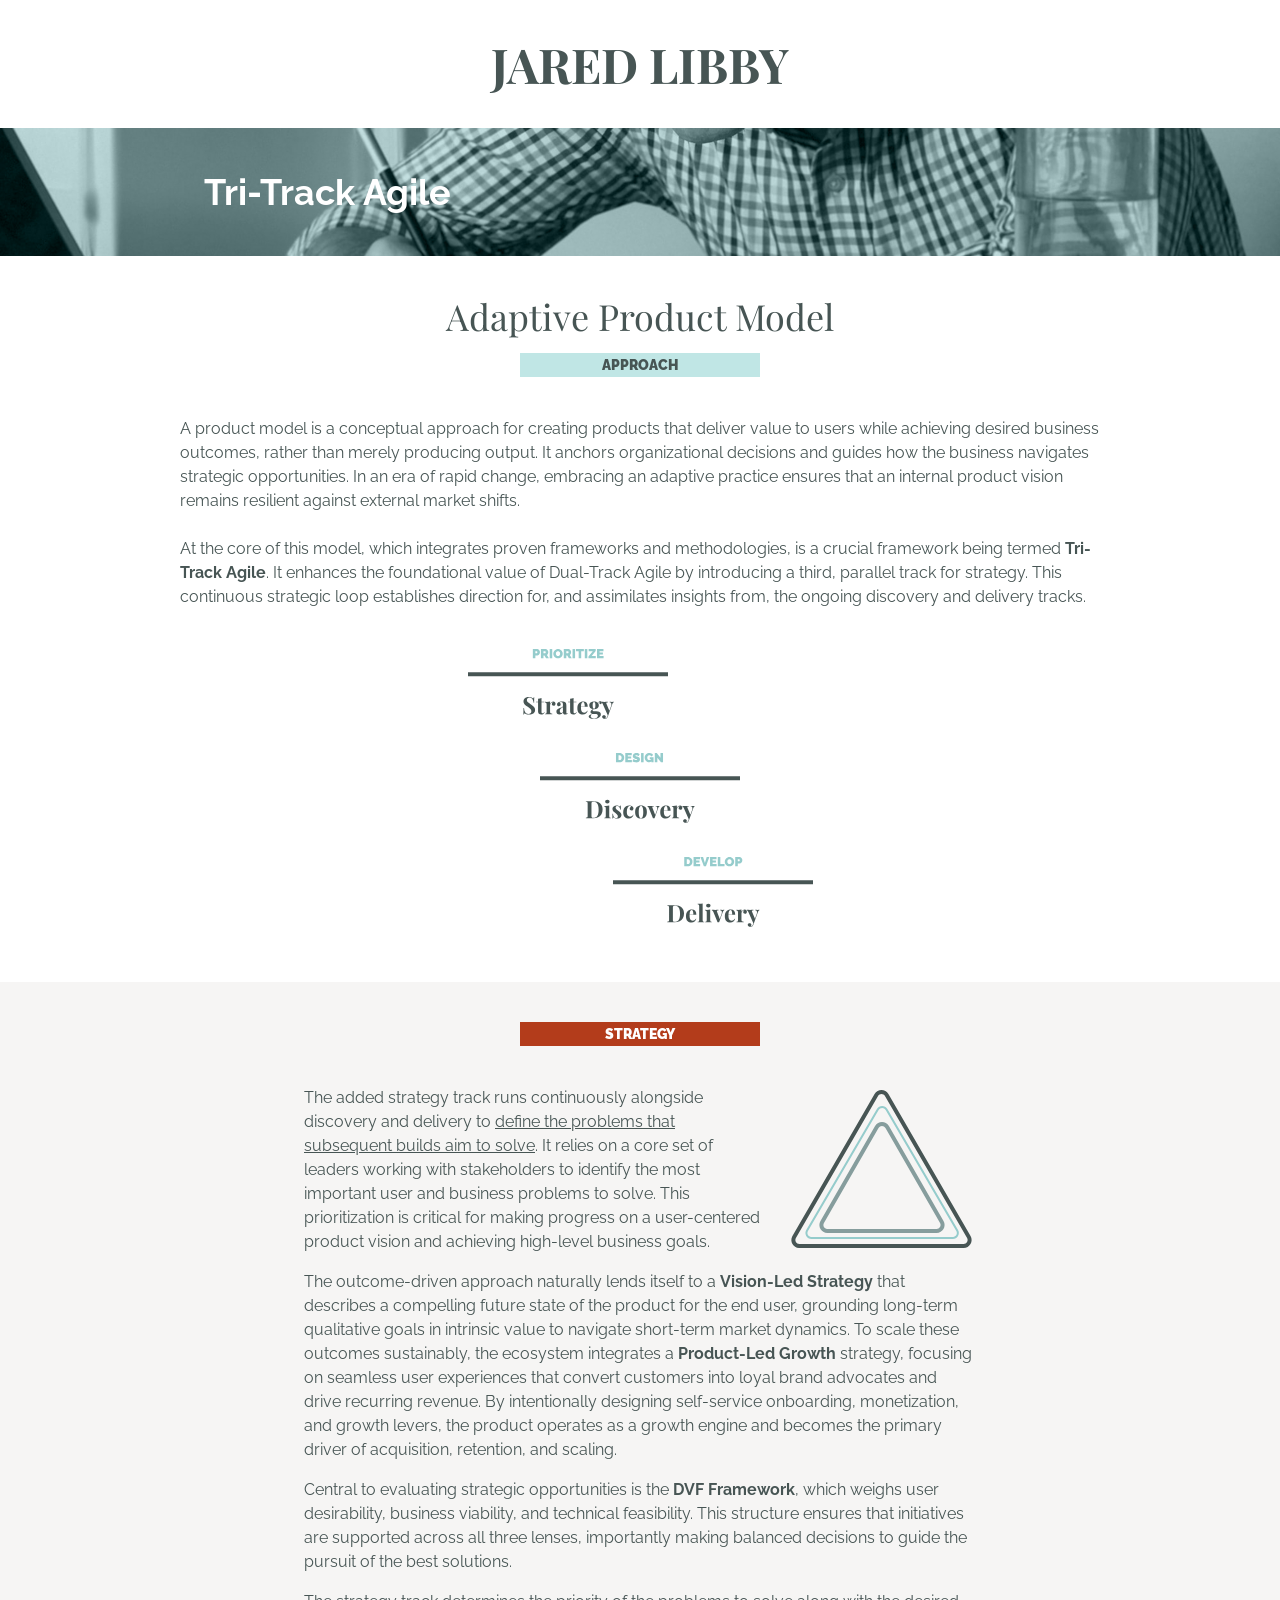
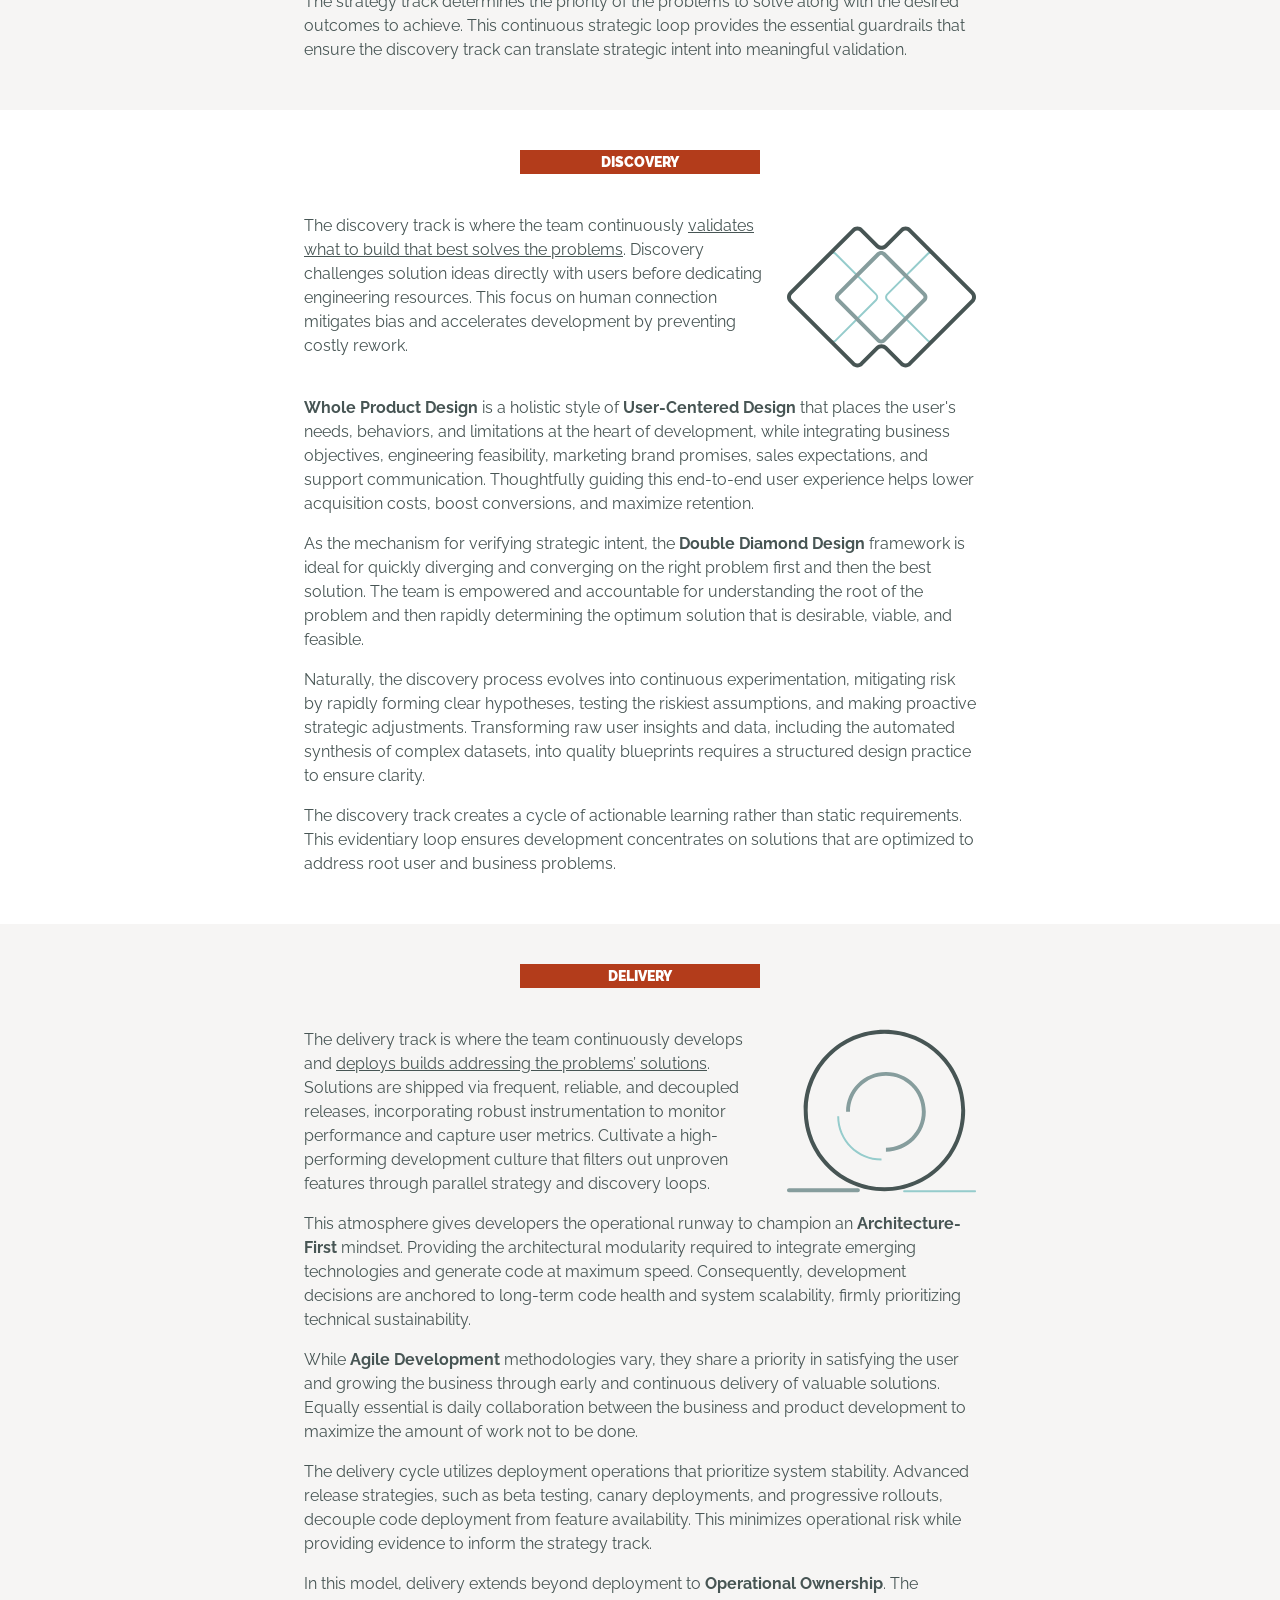
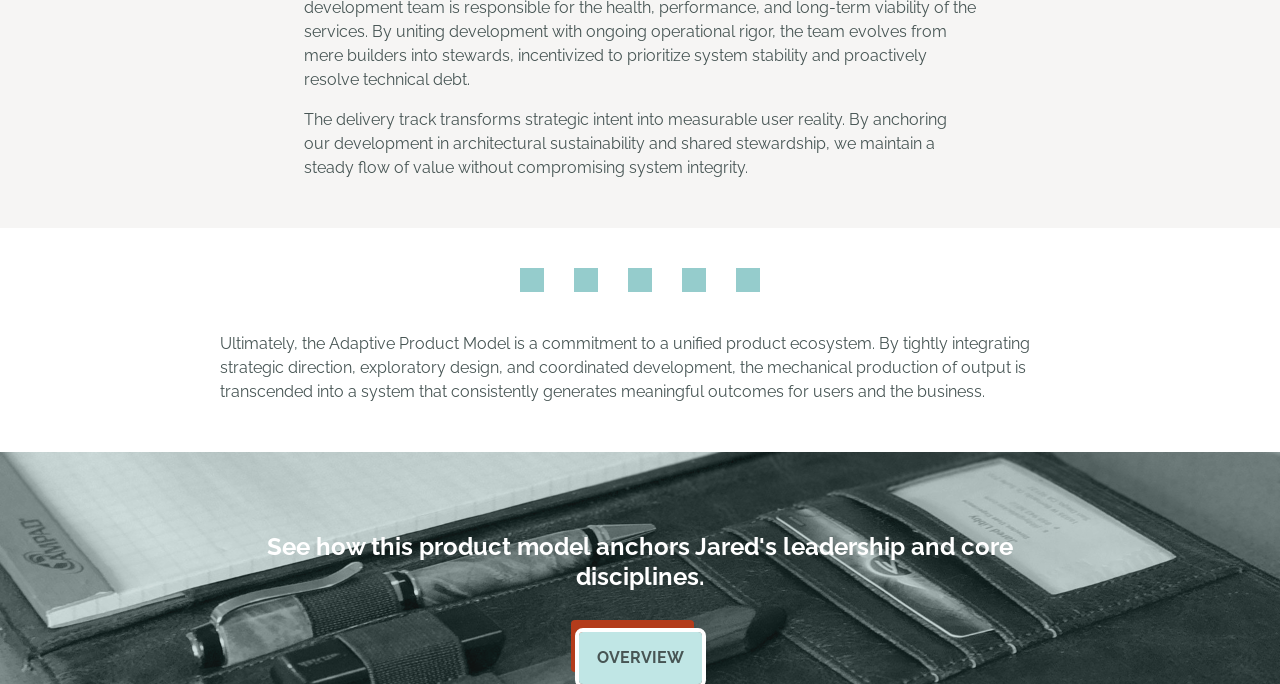
==== commit 6c3ca480: "Added the Background screen" ====
--- a/adaptiveproductmodel/index.html
+++ b/adaptiveproductmodel/index.html
@@ -135,6 +135,5 @@
         </section>
     </footer>
 
-
 </body>
 </html>
--- a/style.css
+++ b/style.css
@@ -217,7 +217,7 @@
   display: flex;
   align-items: center;
   justify-content: flex-start;
-  background: var(--color-brand-500);
+  background: var(--color-brand-800);
 }
 
 .hero-sub img {
@@ -490,6 +490,302 @@
   text-align: left;
 }
 
+/* Sectors Section */
+.sectors-section {
+  padding: var(--spacing-spacing-10) var(--spacing-spacing-6);
+  background: var(--color-white);
+  display: flex;
+  justify-content: center;
+}
+
+.sectors-content {
+  display: flex;
+  flex-direction: column;
+  align-items: center;
+  gap: var(--spacing-spacing-10);
+  width: 100%;
+  max-width: 920px;
+  margin: 0 auto;
+}
+
+.sectors-intro {
+  padding: 0 124px;
+  text-align: left;
+  font-size: var(--type-body-size);
+  font-family: var(--type-font-family-raleway);
+  font-weight: var(--type-body-weight);
+  color: var(--color-brand-800);
+  line-height: 1.5;
+  width: 100%;
+}
+
+.sectors-block {
+  display: flex;
+  flex-direction: column;
+  align-items: center;
+  gap: var(--spacing-spacing-6);
+  width: 100%;
+}
+
+.sectors-label {
+  background: var(--color-brand-800);
+  color: var(--color-white);
+  padding: 0 var(--spacing-spacing-4);
+  font-size: var(--type-font-size-sm);
+  font-family: var(--type-font-family-raleway);
+  font-weight: 900;
+  text-align: center;
+  text-transform: uppercase;
+  line-height: 24px;
+  display: inline-flex;
+  justify-content: center;
+  align-items: center;
+  height: 24px;
+  width: 240px;
+}
+
+.sectors-grid {
+  display: grid;
+  grid-template-columns: repeat(3, 1fr);
+  gap: var(--spacing-spacing-2) var(--spacing-spacing-8);
+  width: 100%;
+}
+
+.sector-item {
+  display: flex;
+  align-items: center;
+  gap: var(--spacing-spacing-2);
+  color: var(--color-brand-800);
+  font-size: var(--type-body-size);
+  font-family: var(--type-font-family-raleway);
+  font-weight: 700;
+  line-height: 1.5;
+}
+
+.sector-item img {
+  flex-shrink: 0;
+  object-fit: contain;
+}
+
+/* Accomplishments Section */
+.accomplishments-section {
+  padding: var(--spacing-spacing-10) var(--spacing-spacing-6);
+  background: var(--color-neutral-50);
+  display: flex;
+  justify-content: center;
+}
+
+.accomplishments-container {
+  background: var(--color-brand-300);
+  padding: var(--spacing-spacing-6);
+  display: flex;
+  flex-direction: column;
+  align-items: center;
+  gap: var(--spacing-spacing-6);
+  width: 100%;
+  max-width: 920px;
+  margin: 0 auto;
+}
+
+.accomplishments-header {
+  display: flex;
+  flex-direction: column;
+  align-items: center;
+  gap: var(--spacing-spacing-6);
+  width: 100%;
+}
+
+.accomplishments-title {
+  color: var(--color-brand-800);
+  font-size: var(--type-heading-lg-size);
+  font-family: var(--type-font-family-playfair);
+  font-weight: var(--type-heading-lg-weight);
+  text-align: center;
+  line-height: 1.15;
+}
+
+.accomplishments-intro {
+  color: var(--color-brand-800);
+  font-size: var(--type-body-size);
+  font-family: var(--type-font-family-raleway);
+  font-weight: var(--type-body-weight);
+  text-align: center;
+  line-height: 1.5;
+  padding: 0 124px;
+  width: 100%;
+}
+
+.accomplishments-grid {
+  display: grid;
+  grid-template-columns: repeat(2, 1fr);
+  gap: var(--spacing-spacing-4);
+  width: 100%;
+}
+
+.accomplishment-card {
+  background: var(--color-white);
+  padding: var(--spacing-spacing-4);
+  display: flex;
+  align-items: center;
+  gap: var(--spacing-spacing-6);
+}
+
+.accomplishment-icon {
+  flex-shrink: 0;
+  width: 136px;
+  display: flex;
+  justify-content: center;
+  align-items: center;
+}
+
+.accomplishment-icon img {
+  max-width: 100%;
+  height: auto;
+}
+
+.accomplishment-text {
+  color: var(--color-brand-800);
+  font-size: var(--type-body-size);
+  font-family: var(--type-font-family-raleway);
+  font-weight: var(--type-body-weight);
+  line-height: 1.5;
+  text-align: left;
+}
+
+/* Experience Section */
+.experience-section {
+  padding: var(--spacing-spacing-10) var(--spacing-spacing-6) var(--spacing-spacing-12);
+  background: var(--color-white);
+  display: flex;
+  justify-content: center;
+}
+
+.experience-content {
+  display: flex;
+  flex-direction: column;
+  align-items: center;
+  gap: var(--spacing-spacing-10);
+  width: 100%;
+  max-width: 920px;
+  margin: 0 auto;
+}
+
+.experience-title {
+  color: var(--color-brand-800);
+  font-size: var(--type-heading-lg-size);
+  font-family: var(--type-font-family-playfair);
+  font-weight: var(--type-heading-lg-weight);
+  text-align: center;
+  line-height: 1.15;
+}
+
+.experience-text {
+  color: var(--color-brand-800);
+  font-size: var(--type-body-size);
+  font-family: var(--type-font-family-raleway);
+  font-weight: var(--type-body-weight);
+  line-height: 1.5;
+  padding: 0 124px;
+  width: 100%;
+}
+
+.experience-text p {
+  margin-bottom: var(--spacing-spacing-4);
+}
+
+.experience-text p:last-child {
+  margin-bottom: 0;
+}
+
+.experience-divider {
+  width: 100%;
+  height: 1px;
+  background: var(--color-brand-500);
+}
+
+.experience-timeline {
+  max-width: 100%;
+  height: auto;
+}
+
+/* Brands Section */
+.brands-section {
+  padding: var(--spacing-spacing-10) var(--spacing-spacing-6) var(--spacing-spacing-6);
+  background: var(--color-neutral-50);
+  display: flex;
+  justify-content: center;
+}
+
+.brands-content {
+  display: flex;
+  flex-direction: column;
+  align-items: center;
+  gap: var(--spacing-spacing-5);
+  width: 100%;
+  max-width: 920px;
+  margin: 0 auto;
+}
+
+.brands-header {
+  display: flex;
+  flex-direction: column;
+  align-items: center;
+  gap: var(--spacing-spacing-4);
+  padding-bottom: var(--spacing-spacing-8);
+  width: 100%;
+}
+
+.brands-label {
+  background: var(--color-brand-800);
+  color: var(--color-white);
+  padding: 0 var(--spacing-spacing-4);
+  font-size: var(--type-font-size-sm);
+  font-family: var(--type-font-family-raleway);
+  font-weight: 900;
+  text-align: center;
+  text-transform: uppercase;
+  line-height: 24px;
+  display: inline-flex;
+  justify-content: center;
+  align-items: center;
+  height: 24px;
+  width: 240px;
+}
+
+.brands-title {
+  color: var(--color-brand-800);
+  font-size: var(--type-heading-lg-size);
+  font-family: var(--type-font-family-playfair);
+  font-weight: var(--type-heading-lg-weight);
+  text-align: center;
+  line-height: 1.15;
+}
+
+.brands-divider {
+  width: 100%;
+  height: 1px;
+  background: var(--color-brand-500);
+}
+
+.brands-grid {
+  display: grid;
+  grid-template-columns: repeat(5, 1fr);
+  width: 100%;
+}
+
+.brand-logo {
+  height: 136px;
+  display: flex;
+  justify-content: center;
+  align-items: center;
+}
+
+.brand-logo img {
+  max-width: 100%;
+  max-height: 100%;
+  object-fit: contain;
+}
+
 /* Approach Section */
 .approach-section {
   padding: var(--spacing-spacing-10) var(--spacing-spacing-6) var(--spacing-spacing-12);
@@ -974,6 +1270,97 @@
     height: 138px;
   }
 
+  .sectors-section {
+    padding: var(--spacing-spacing-6);
+  }
+
+  .sectors-content {
+    gap: var(--spacing-spacing-6);
+  }
+
+  .sectors-intro {
+    padding: 0;
+  }
+
+  .sectors-block {
+    gap: var(--spacing-spacing-4);
+  }
+
+  .sectors-grid {
+    grid-template-columns: 1fr;
+    gap: var(--spacing-spacing-2);
+  }
+
+  .accomplishments-section {
+    padding: var(--spacing-spacing-6);
+  }
+
+  .accomplishments-container {
+    padding: var(--spacing-spacing-4);
+    gap: var(--spacing-spacing-4);
+  }
+
+  .accomplishments-header {
+    gap: var(--spacing-spacing-6);
+  }
+
+  .accomplishments-title {
+    font-size: var(--type-font-size-2xl);
+  }
+
+  .accomplishments-intro {
+    padding: 0;
+    text-align: left;
+  }
+
+  .accomplishments-grid {
+    grid-template-columns: 1fr;
+  }
+
+  .accomplishment-card {
+    flex-direction: column;
+  }
+
+  .accomplishment-icon {
+    width: auto;
+  }
+
+  .experience-section {
+    padding: var(--spacing-spacing-6) var(--spacing-spacing-6) var(--spacing-spacing-8);
+  }
+
+  .experience-content {
+    gap: var(--spacing-spacing-6);
+  }
+
+  .experience-title {
+    font-size: var(--type-font-size-2xl);
+  }
+
+  .experience-text {
+    padding: 0;
+  }
+
+  .brands-section {
+    padding: var(--spacing-spacing-10) var(--spacing-spacing-6) var(--spacing-spacing-6);
+  }
+
+  .brands-content {
+    gap: var(--spacing-spacing-6);
+  }
+
+  .brands-header {
+    padding-bottom: var(--spacing-spacing-4);
+  }
+
+  .brands-title {
+    font-size: var(--type-font-size-2xl);
+  }
+
+  .brands-grid {
+    grid-template-columns: repeat(2, 1fr);
+  }
+
   .approach-section {
     padding: var(--spacing-spacing-6) var(--spacing-spacing-6) var(--spacing-spacing-8);
   }
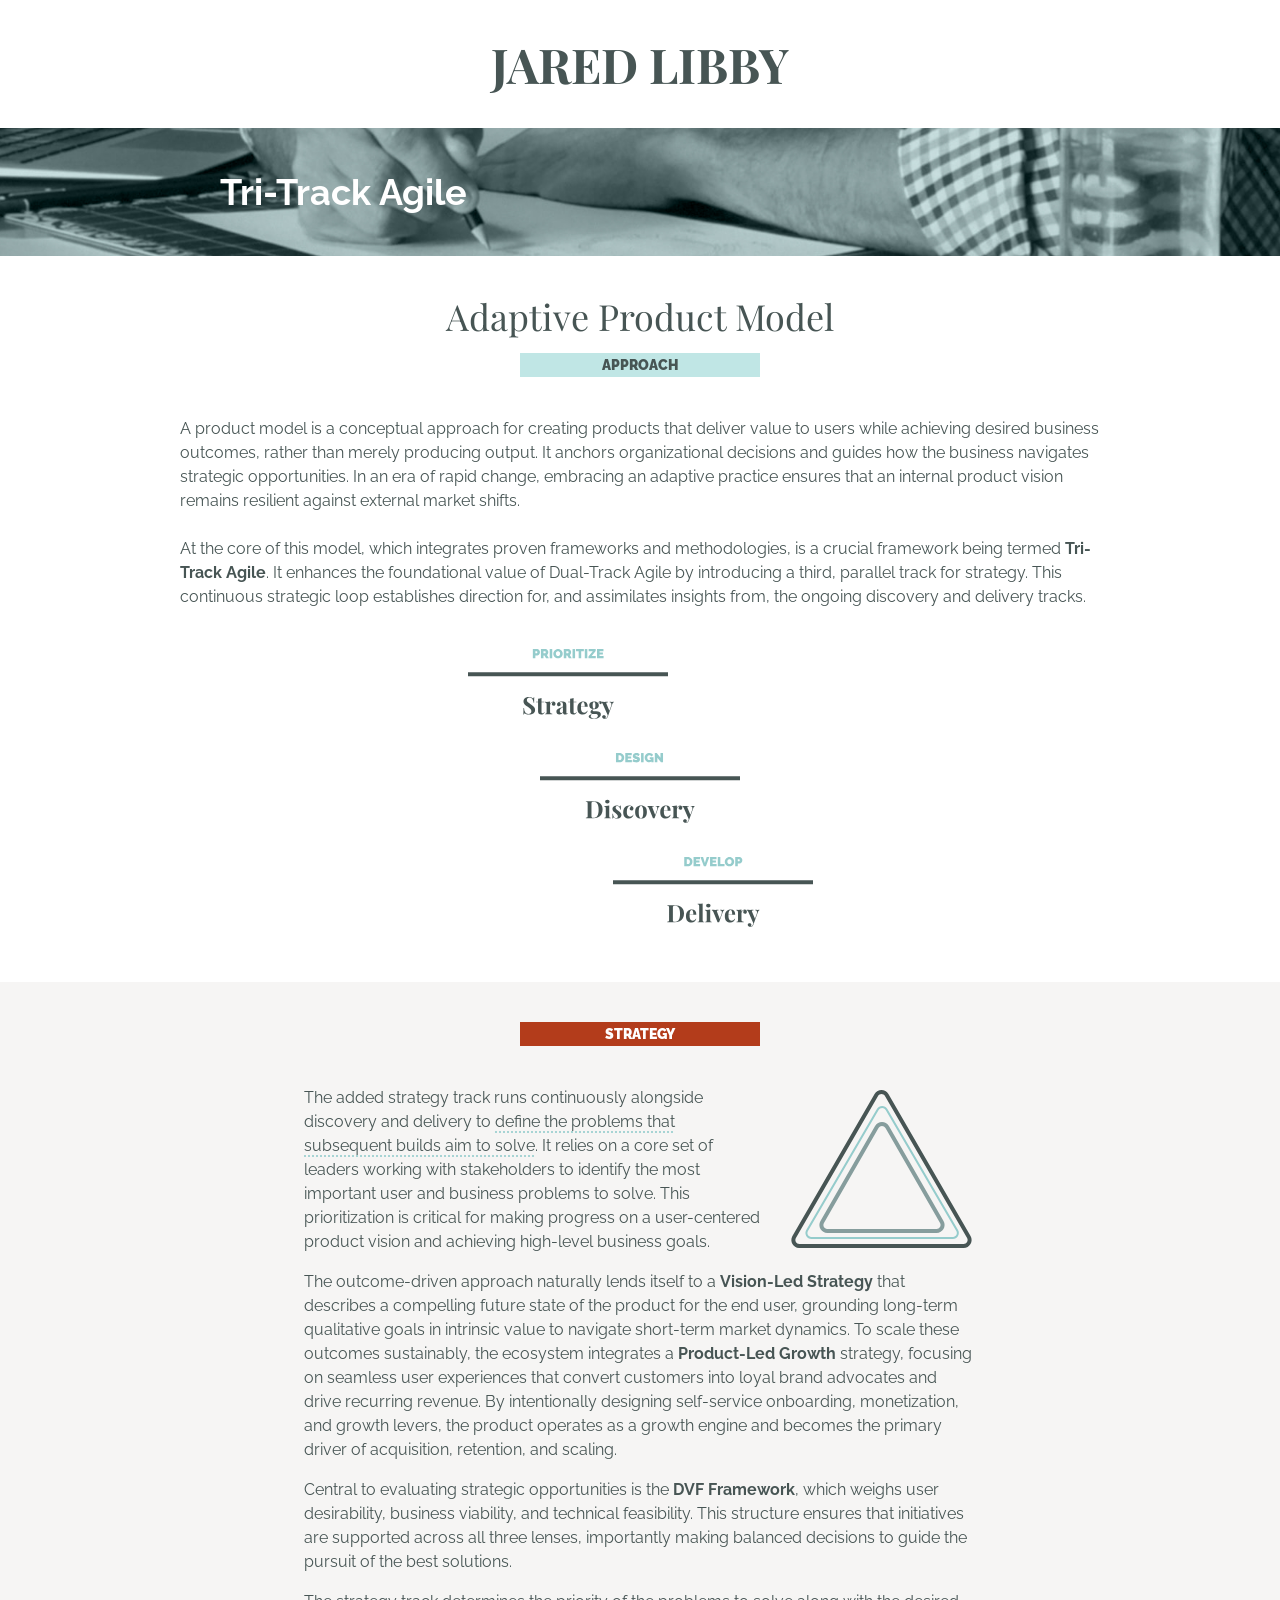
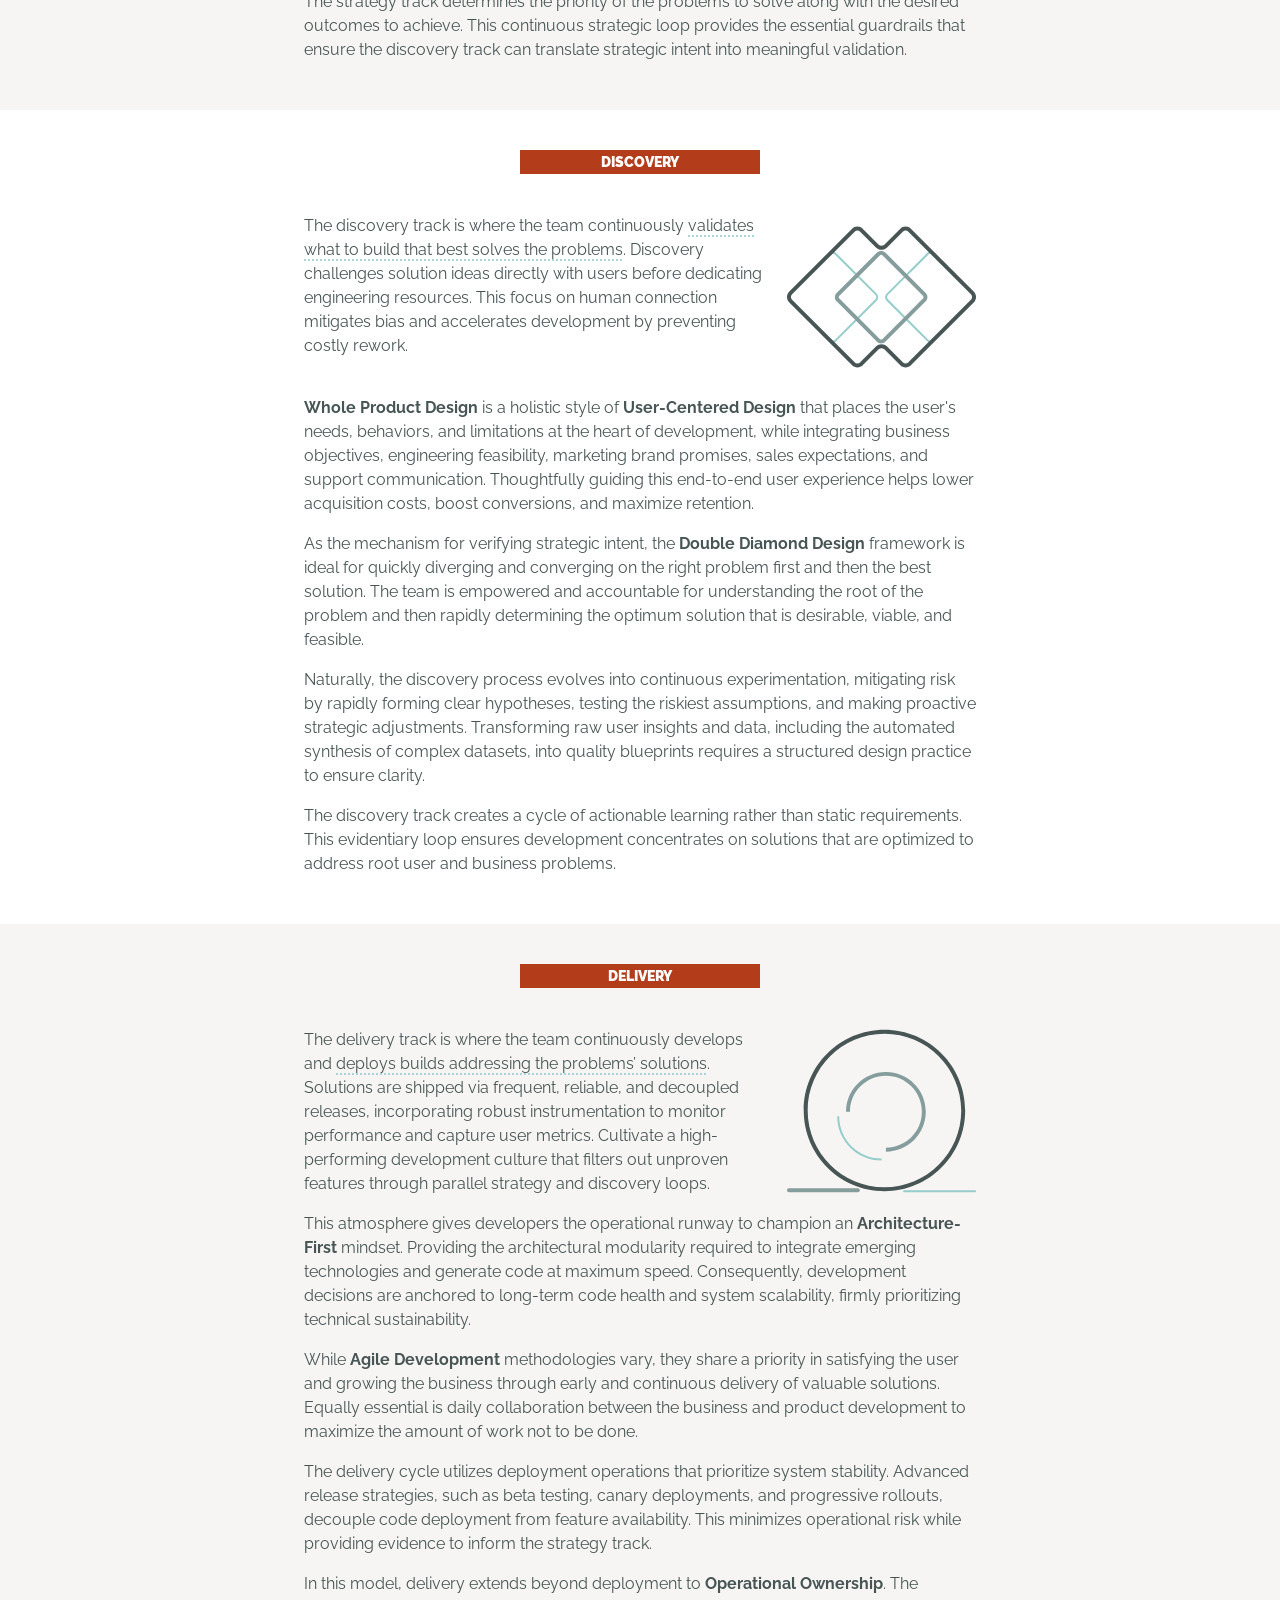
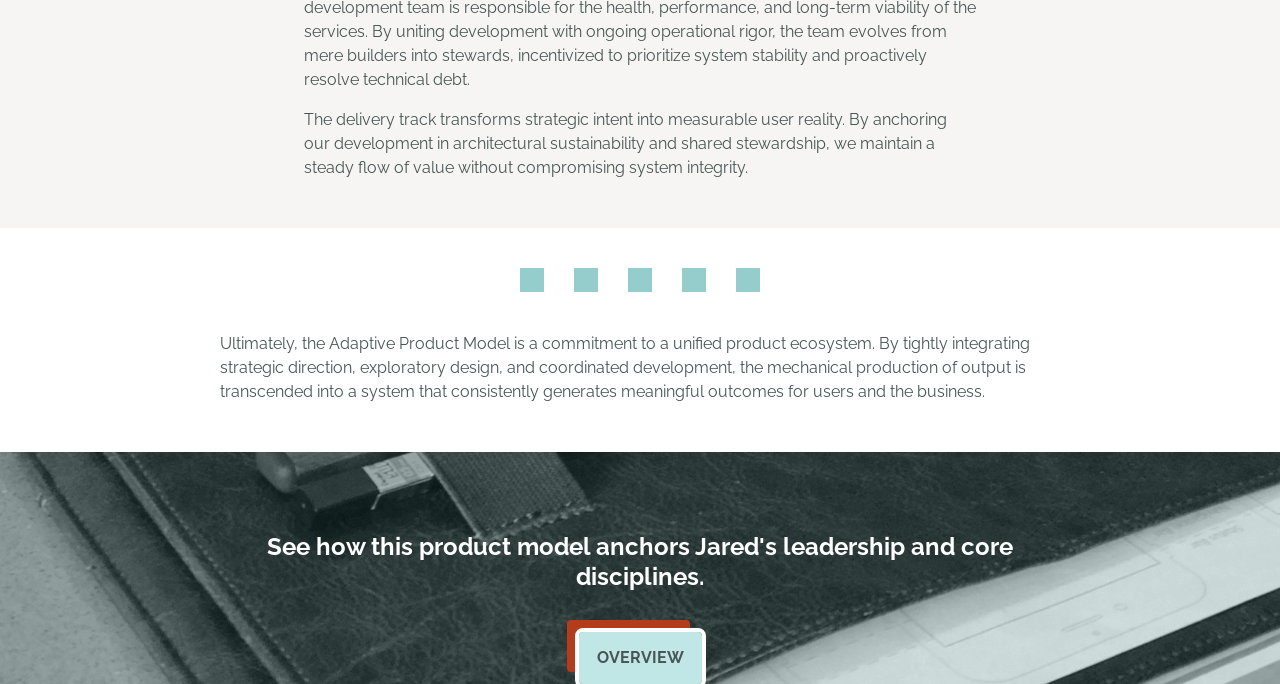
==== commit 3d5fd2e0: "A set of global and home / overview changes" ====
--- a/adaptiveproductmodel/index.html
+++ b/adaptiveproductmodel/index.html
@@ -18,7 +18,7 @@
     </header>
 
     <section class="hero-sub">
-        <img src="../assets/banner-header.jpg" alt="" role="presentation" />
+        <img src="../assets/image-UI-design-work.jpg" alt="Jared Libby working on UI design sketches" role="presentation" />
         <div class="hero-content">
             <h1 class="hero-title">Tri-Track Agile</h1>
         </div>
@@ -52,7 +52,7 @@
             <div class="track-body">
                 <div class="track-row">
                     <div class="track-text">
-                        <p>The added strategy track runs continuously alongside discovery and delivery to <span class="text-underline">define the problems that subsequent builds aim to solve</span>. It relies on a core set of leaders working with stakeholders to identify the most important user and business problems to solve. This prioritization is critical for making progress on a user-centered product vision and achieving high-level business goals.</p>
+                        <p>The added strategy track runs continuously alongside discovery and delivery to <u>define the problems that subsequent builds aim to solve</u>. It relies on a core set of leaders working with stakeholders to identify the most important user and business problems to solve. This prioritization is critical for making progress on a user-centered product vision and achieving high-level business goals.</p>
                     </div>
                     <div class="track-image">
                         <img src="../assets/diagram-strategy-track.svg" alt="Strategy Track diagram" width="189" height="166" />
@@ -75,7 +75,7 @@
             <div class="track-body">
                 <div class="track-row">
                     <div class="track-text">
-                        <p>The discovery track is where the team continuously <span class="text-underline">validates what to build that best solves the problems</span>. Discovery challenges solution ideas directly with users before dedicating engineering resources. This focus on human connection mitigates bias and accelerates development by preventing costly rework.</p>
+                        <p>The discovery track is where the team continuously <u>validates what to build that best solves the problems</u>. Discovery challenges solution ideas directly with users before dedicating engineering resources. This focus on human connection mitigates bias and accelerates development by preventing costly rework.</p>
                     </div>
                     <div class="track-image">
                         <img src="../assets/diagram-discovery-track.svg" alt="Discovery Track diagram" width="189" height="166" />
@@ -99,7 +99,7 @@
             <div class="track-body">
                 <div class="track-row">
                     <div class="track-text">
-                        <p>The delivery track is where the team continuously develops and <span class="text-underline">deploys builds addressing the problems’ solutions</span>. Solutions are shipped via frequent, reliable, and decoupled releases, incorporating robust instrumentation to monitor performance and capture user metrics. Cultivate a high-performing development culture that filters out unproven features through parallel strategy and discovery loops.</p>
+                        <p>The delivery track is where the team continuously develops and <u>deploys builds addressing the problems’ solutions</u>. Solutions are shipped via frequent, reliable, and decoupled releases, incorporating robust instrumentation to monitor performance and capture user metrics. Cultivate a high-performing development culture that filters out unproven features through parallel strategy and discovery loops.</p>
                     </div>
                     <div class="track-image">
                         <img src="../assets/diagram-delivery-track.svg" alt="Delivery Track diagram" width="189" height="166" />
@@ -127,7 +127,7 @@
     <!-- FOOTER SECTION: -->  
     <footer class="site-footer">
         <section class="cta-section">
-            <img src="../assets/banner-footer.jpg" alt="" class="cta-bg-image" role="presentation" />
+            <img src="../assets/image-workspace.jpg" alt="Jared's mobile workspace" class="cta-bg-image" role="presentation" />
             <div class="cta-content">
                 <h2 class="cta-title">See how this product model anchors Jared's leadership and core disciplines.</h2>
                 <a href="../index.html" class="btn-primary">OVERVIEW</a>
--- a/style.css
+++ b/style.css
@@ -185,11 +185,12 @@
 
 .hero img {
   position: absolute;
-  top: 0;
-  left: 0;
-  width: 100%;
-  height: 100%;
-  object-fit: cover;
+  bottom: -290px;
+  left: 50%;
+  transform: translateX(-50%);
+  width: 100%;
+  min-width: 1440px;
+  height: auto;
   z-index: 1;
 }
 
@@ -198,7 +199,7 @@
   z-index: 2;
   width: 100%;
   max-width: 920px;
-  padding: 0 var(--spacing-spacing-6);
+  padding: 0 var(--spacing-spacing-10);
   margin: 0 auto;
 }
 
@@ -222,11 +223,12 @@
 
 .hero-sub img {
   position: absolute;
-  top: 0;
-  left: 0;
-  width: 100%;
-  height: 100%;
-  object-fit: cover;
+  bottom: -292px; /* <-- Adjust your vertical offset here */
+  left: 50%;
+  transform: translateX(-50%);
+  width: 100%;
+  min-width: 1440px;
+  height: auto;
   z-index: 1;
 }
 
@@ -235,7 +237,7 @@
   z-index: 2;
   width: 100%;
   max-width: 920px;
-  padding: 0 var(--spacing-spacing-6);
+  padding: 0 var(--spacing-spacing-10);
   margin: 0 auto;
 }
 
@@ -439,13 +441,13 @@
 
 .card {
   background: var(--color-white);
-  padding: var(--spacing-spacing-6) var(--spacing-spacing-5) var(--spacing-spacing-8) var(--spacing-spacing-5);
+  padding: var(--spacing-spacing-6) var(--spacing-spacing-5) var(--spacing-spacing-6) var(--spacing-spacing-5);
   display: flex;
   flex-direction: column;
   align-items: center;
   flex: 1 1 0;
   min-width: 0;
-  gap: var(--spacing-spacing-6);
+  gap: var(--spacing-spacing-5);
   text-align: center;
   border-radius: var(--radius-radius-md);
   transition: transform var(--transition-smooth), box-shadow var(--transition-smooth);
@@ -943,8 +945,11 @@
   font-weight: 700;
 }
 
-.text-underline {
+u {
   text-decoration: underline;
+  text-decoration-color: #95cccc;
+  text-decoration-style: dotted;
+  text-underline-offset: 4px;
 }
 
 .track-image {
@@ -1011,6 +1016,34 @@
   align-items: center;
   gap: var(--spacing-spacing-6);
   width: 100%;
+  max-width: 920px;
+  background: var(--color-neutral-50);
+}
+
+.discipline-hr-group {
+  display: flex;
+  flex-direction: column;
+  width: 100%;
+}
+
+.discipline-divider-thick {
+  width: 100%;
+  height: 4px;
+  background: var(--color-white);
+}
+
+.discipline-divider {
+  width: 100%;
+  height: 1px;
+  background: var(--color-brand-500);
+}
+
+.discipline-intro-content {
+  width: 100%;
+  padding: 0 var(--spacing-spacing-6);
+  display: flex;
+  justify-content: flex-start;
+  align-items: center;
 }
 
 .discipline-intro-text {
@@ -1020,13 +1053,8 @@
   color: var(--color-brand-800);
   line-height: 1.5;
   text-align: left;
-  max-width: 672px;
-}
-
-.discipline-divider {
-  width: 100%;
-  height: 1px;
-  background: var(--color-brand-500);
+  width: 100%;
+  max-width: 872px;
 }
 
 .discipline-list {
@@ -1099,21 +1127,22 @@
 
 .cta-bg-image {
   position: absolute;
-  top: 0;
-  left: 0;
-  width: 100%;
-  height: 100%;
-  object-fit: cover;
+  bottom: -72px;
+  left: 50%;
+    transform: translateX(-50%);
+    width: 100%;
+  min-width: 1440px;
+    height: auto;
   z-index: 1;
   mix-blend-mode: luminosity;
   opacity: 0.8;
-}
-
+  }
+  
 .cta-content {
   position: relative;
   z-index: 2;
-  display: flex;
-  flex-direction: column;
+    display: flex;
+    flex-direction: column;
   align-items: center;
   gap: var(--spacing-spacing-10);
   width: 100%;
@@ -1121,7 +1150,6 @@
   padding: 0 var(--spacing-spacing-6);
   margin: 0 auto;
 }
-
 .cta-title {
   color: var(--color-white);
   font-size: var(--type-font-size-2xl);
@@ -1135,30 +1163,48 @@
   justify-content: center;
   align-items: center;
   background: var(--color-brand-300);
-  color: var(--color-black);
+  color: var(--color-brand-800);
   font-size: var(--type-body-size);
   font-family: var(--type-font-family-raleway);
   font-weight: 700;
   text-transform: uppercase;
-  padding: var(--spacing-spacing-3-5) 18px;
+  padding: 14px 18px;
   border-radius: var(--radius-radius-lg);
-  box-shadow: -8px -12px 0px var(--color-rust-red-500);
+  box-shadow: -12px -12px 0px var(--color-rust-red-500);
   outline: 4px solid var(--color-white);
   text-decoration: none;
   transition: all var(--transition-smooth);
 }
 
-.btn-primary:hover, 
+.btn-primary:hover {
+  background: var(--color-neutral-50);
+  outline-color: var(--color-neutral-50);
+  box-shadow: -12px -12px 0px var(--color-rust-red-500);
+  color: var(--color-rust-red-500);
+  transform: none;
+}
+
 .btn-primary:focus-visible {
-  background: var(--color-brand-400);
-  outline-color: var(--color-brand-100);
-  box-shadow: -6px -9px 0px var(--color-rust-red-500);
-  transform: translate(-2px, -3px);
+  background: var(--color-brand-300);
+  outline-color: var(--color-brand-800);
+  box-shadow: -12px -12px 0px var(--color-rust-red-500);
+  color: var(--color-brand-800);
+  transform: none;
 }
 
 .btn-primary:active {
   box-shadow: 0px 0px 0px var(--color-rust-red-500);
-  transform: translate(-8px, -12px);
+  transform: translate(-12px, -12px);
+}
+
+.btn-primary:disabled,
+.btn-primary[disabled] {
+  background: var(--color-brand-800);
+  outline-color: var(--color-brand-800);
+  box-shadow: -12px -12px 0px var(--color-rust-red-500);
+  color: var(--color-brand-600);
+  cursor: not-allowed;
+  transform: none;
 }
 
 /* Mobile Media Query */
@@ -1175,6 +1221,15 @@
     align-items: center;
   }
   
+  .hero img {
+    bottom: -80px;
+    left: 50%;
+    transform: translateX(-50%);
+    width: 100%;
+    min-width: 100vw;
+    height: auto;
+  }
+  
   .hero-title {
     font-size: var(--type-font-size-2xl); /* Restored original font size */
     line-height: 30px;
@@ -1262,7 +1317,7 @@
   }
   
   .card {
-    padding: var(--spacing-spacing-6) var(--spacing-spacing-5) var(--spacing-spacing-8) var(--spacing-spacing-5);
+    padding: var(--spacing-spacing-6) var(--spacing-spacing-5) var(--spacing-spacing-6) var(--spacing-spacing-5);
   }
   
   .card-icon {
@@ -1432,7 +1487,19 @@
   }
 
   .cta-title {
-    font-size: var(--type-font-size-lg);
+    font-size: var(--type-heading-sm-size);
     font-family: var(--type-font-family-playfair);
-  }
-}
+    font-weight: var(--type-heading-sm-weight);
+  }
+}
+
+/* Netlify Badge Hide */
+[id^="netlify-"],
+[class^="netlify-"],
+a[href*="netlify.com"] {
+  display: none !important;
+  visibility: hidden !important;
+  opacity: 0 !important;
+  pointer-events: none !important;
+}
+
